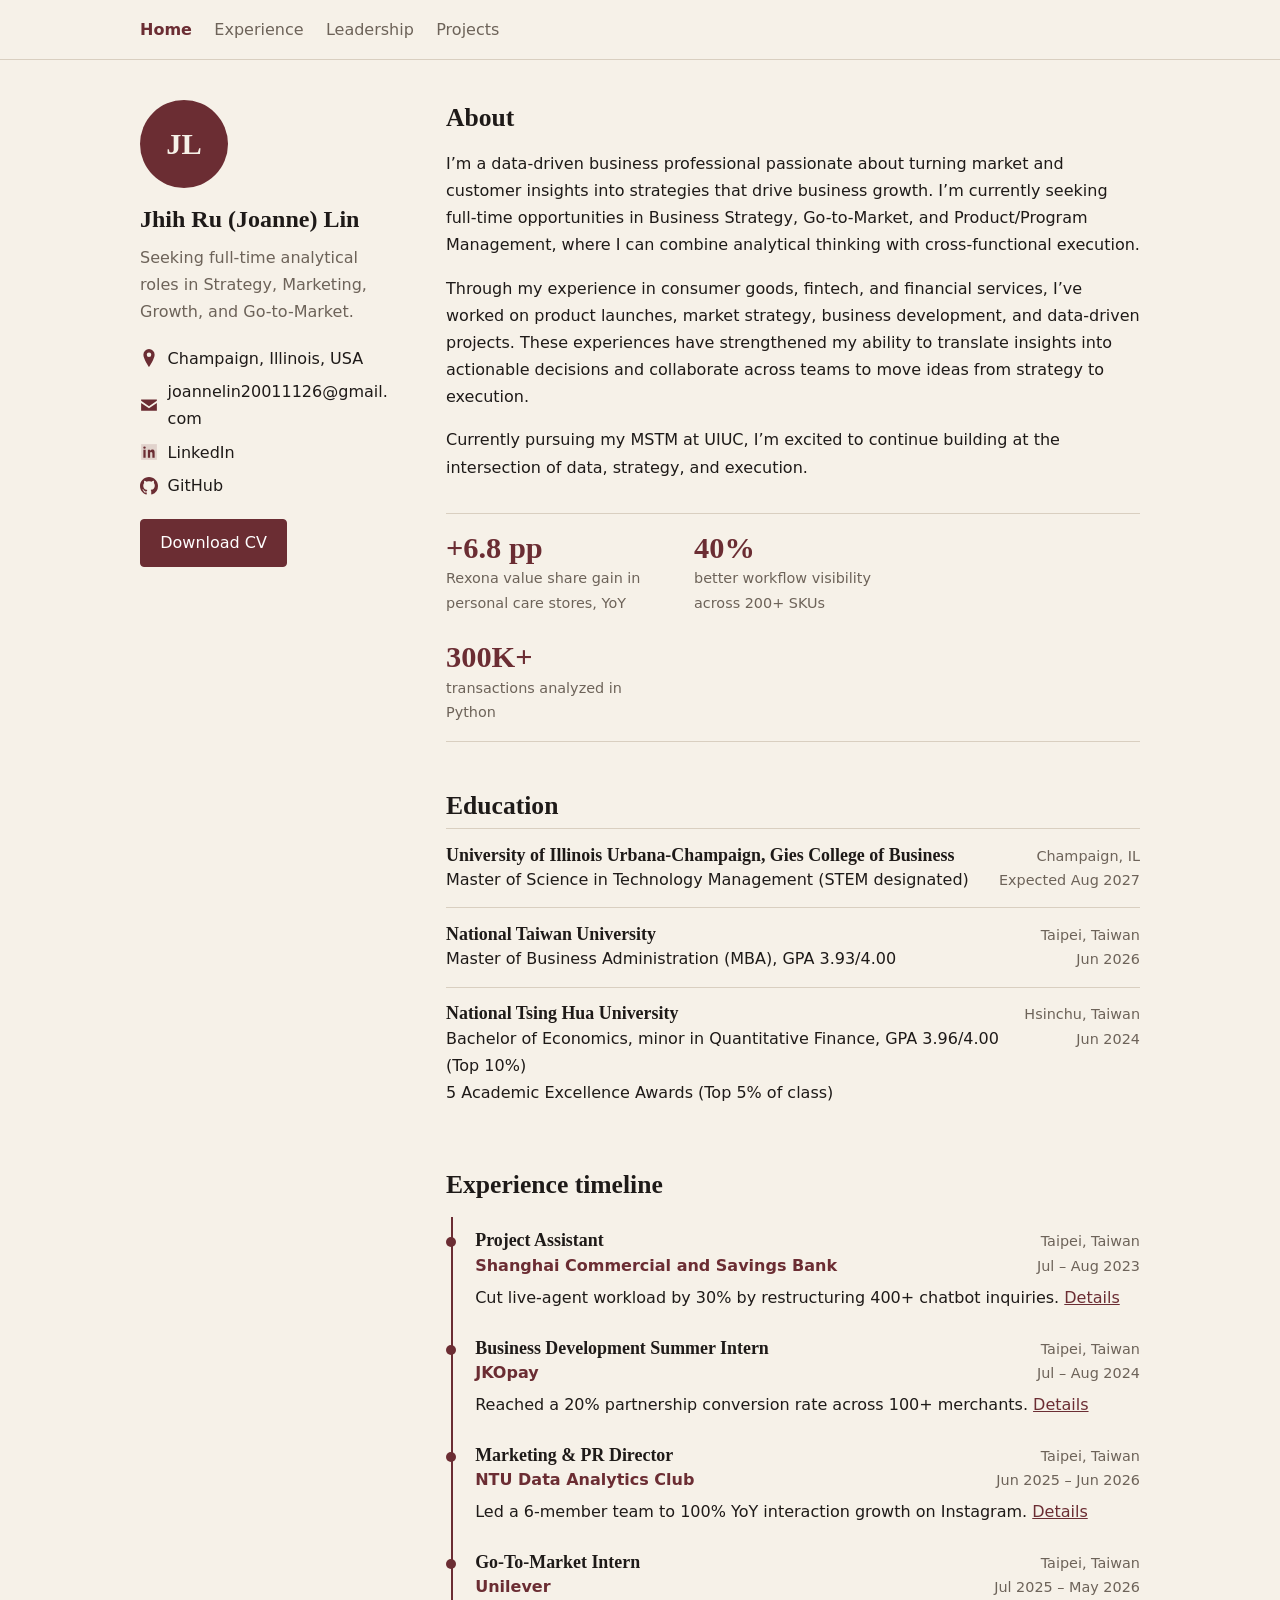
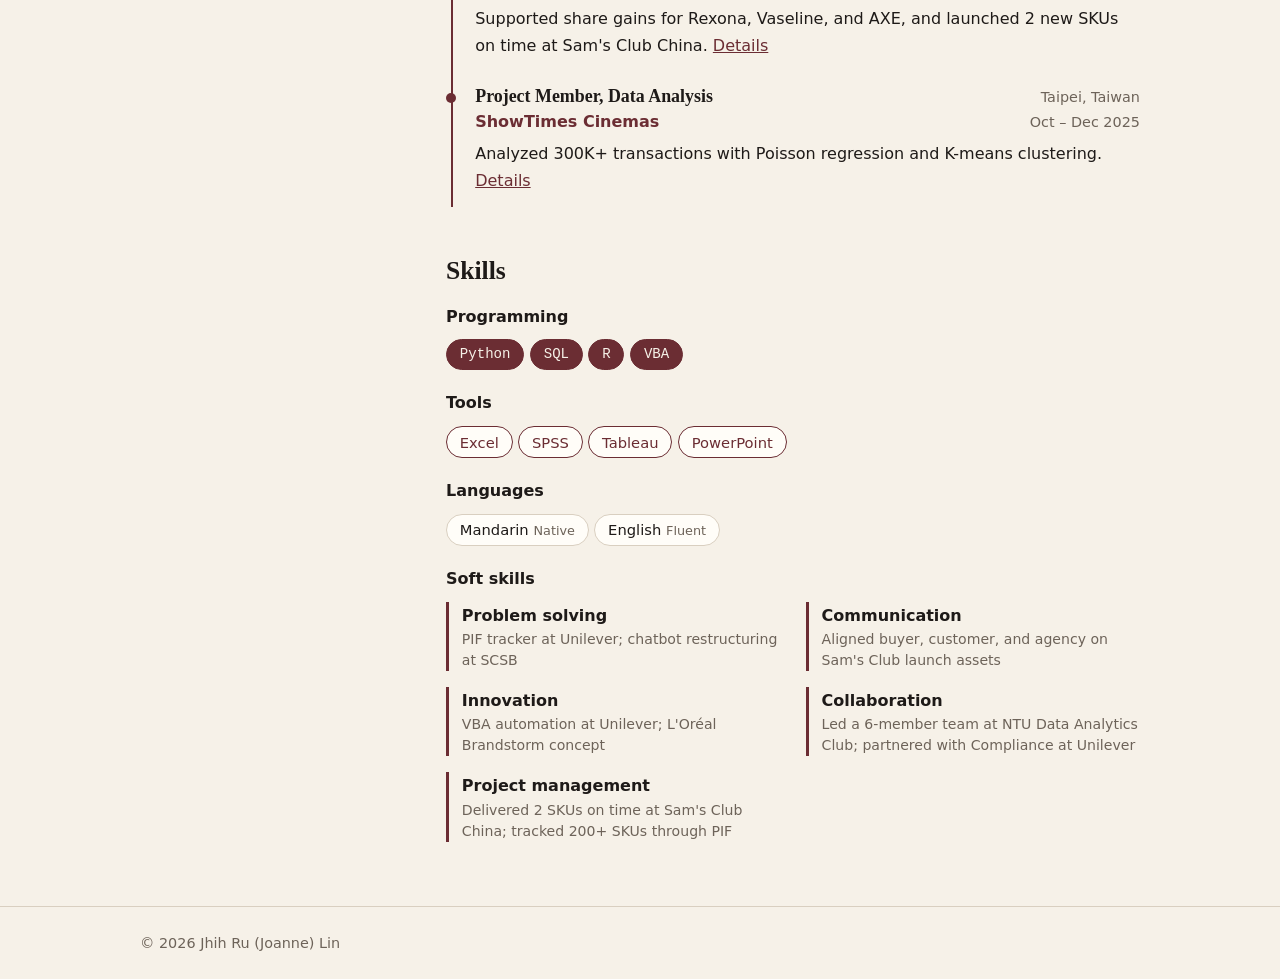
==== index.html @ 74f88f7c "Add files via upload" ====
<!DOCTYPE html>
<html lang="en"><head><meta charset="UTF-8"><meta name="viewport" content="width=device-width,initial-scale=1">
<title>Jhih Ru (Joanne) Lin | Strategy, Marketing &amp; GTM</title>
<meta name="description" content="Portfolio of Jhih Ru (Joanne) Lin: go-to-market, marketing and consumer analytics.">
<link rel="stylesheet" href="style.css"></head><body>
<svg width="0" height="0" style="position:absolute" aria-hidden="true">
<symbol id="pin" viewBox="0 0 16 16"><path d="M8 0a5 5 0 00-5 5c0 3.5 5 11 5 11s5-7.5 5-11a5 5 0 00-5-5zm0 7a2 2 0 110-4 2 2 0 010 4z"/></symbol>
<symbol id="mail" viewBox="0 0 16 16"><path d="M1 3h14v1.3L8 9 1 4.3zM1 6.2l7 4.7 7-4.7V13H1z"/></symbol>
<symbol id="in" viewBox="0 0 16 16"><path d="M1 1h14v14H1z" opacity=".15"/><path d="M3 6h2v7H3zM4 3a1.1 1.1 0 110 2.2A1.1 1.1 0 014 3zm3 3h1.9v1c.4-.7 1.2-1.2 2.300-1.200C13 5.800 13 7.500 13 9v4h-2V9.500c0-.9-.3-1.600-1.100-1.600S9 8.500 9 9.500V13H7z"/></symbol>
<symbol id="gh" viewBox="0 0 16 16"><path d="M8 0C3.58 0 0 3.58 0 8c0 3.54 2.29 6.53 5.47 7.59.4.07.55-.17.55-.38 0-.19-.01-.82-.01-1.49-2.01.37-2.53-.49-2.69-.94-.09-.23-.48-.94-.82-1.13-.28-.15-.68-.52-.01-.53.63-.01 1.08.58 1.23.82.72 1.21 1.87.87 2.33.66.07-.52.28-.87.51-1.07-1.78-.2-3.64-.89-3.64-3.95 0-.87.31-1.59.82-2.15-.08-.2-.36-1.02.08-2.12 0 0 .67-.21 2.2.82.64-.18 1.32-.27 2-.27.68 0 1.36.09 2 .27 1.53-1.04 2.2-.82 2.2-.82.44 1.1.16 1.92.08 2.12.51.56.82 1.27.82 2.15 0 3.07-1.87 3.75-3.65 3.95.29.25.54.73.54 1.48 0 1.07-.01 1.93-.01 2.2 0 .21.15.46.55.38A8.013 8.013 0 0016 8c0-4.42-3.58-8-8-8z"/></symbol>
</svg>
<nav><div class="wrap wide"><a href="index.html" aria-current="page">Home</a><a href="experience.html">Experience</a><a href="leadership.html">Leadership</a><a href="projects.html">Projects</a></div></nav>
<div class="wrap wide page">
<aside class="side">
<div class="mono" aria-hidden="true">JL</div>
<h1><a href="https://www.linkedin.com/in/joannelin1126/">Jhih Ru (Joanne) Lin</a></h1>
<p>Seeking full-time analytical roles in Strategy, Marketing, Growth, and Go-to-Market.</p>
<ul class="contact">
<li><svg class="ic"><use href="#pin"/></svg>Champaign, Illinois, USA</li>
<li><svg class="ic"><use href="#mail"/></svg><a href="mailto:joannelin20011126@gmail.com">joannelin20011126@gmail.com</a></li>
<li><svg class="ic"><use href="#in"/></svg><a href="https://www.linkedin.com/in/joannelin1126">LinkedIn</a></li>
<li><svg class="ic"><use href="#gh"/></svg><a href="https://github.com/joannelin1126?tab=repositories">GitHub</a></li>
</ul>
<a class="btn p" href="cv.pdf">Download CV</a>
</aside>
<main class="main">
<h2>About</h2>
<p>I’m a data-driven business professional passionate about turning market and customer insights into strategies that drive business growth. I’m currently seeking full-time opportunities in Business Strategy, Go-to-Market, and Product/Program Management, where I can combine analytical thinking with cross-functional execution.</p>
<p>Through my experience in consumer goods, fintech, and financial services, I’ve worked on product launches, market strategy, business development, and data-driven projects. These experiences have strengthened my ability to translate insights into actionable decisions and collaborate across teams to move ideas from strategy to execution.</p>
<p>Currently pursuing my MSTM at UIUC, I’m excited to continue building at the intersection of data, strategy, and execution.</p>
<div class="facts">
<div><b>+6.8 pp</b>Rexona value share gain in personal care stores, YoY</div>
<div><b>40%</b>better workflow visibility across 200+ SKUs</div>
<div><b>300K+</b>transactions analyzed in Python</div>
</div>
<h2>Education</h2>
<div class="item"><div><h3>University of Illinois Urbana-Champaign, Gies College of Business</h3>Master of Science in Technology Management (STEM designated)</div><div class="r">Champaign, IL<br>Expected Aug 2027</div></div>
<div class="item"><div><h3>National Taiwan University</h3>Master of Business Administration (MBA), GPA 3.93/4.00</div><div class="r">Taipei, Taiwan<br>Jun 2026</div></div>
<div class="item"><div><h3>National Tsing Hua University</h3>Bachelor of Economics, minor in Quantitative Finance, GPA 3.96/4.00 (Top 10%)<br>5 Academic Excellence Awards (Top 5% of class)</div><div class="r">Hsinchu, Taiwan<br>Jun 2024</div></div>
<h2>Experience timeline</h2>
<div class="tl">
<div class="item"><div><h3>Project Assistant</h3><div class="org">Shanghai Commercial and Savings Bank</div></div><div class="r">Taipei, Taiwan<br>Jul – Aug 2023</div><p>Cut live-agent workload by 30% by restructuring 400+ chatbot inquiries. <a href="experience.html#scsb">Details</a></p></div>
<div class="item"><div><h3>Business Development Summer Intern</h3><div class="org">JKOpay</div></div><div class="r">Taipei, Taiwan<br>Jul – Aug 2024</div><p>Reached a 20% partnership conversion rate across 100+ merchants. <a href="experience.html#jkopay">Details</a></p></div>
<div class="item"><div><h3>Marketing &amp; PR Director</h3><div class="org">NTU Data Analytics Club</div></div><div class="r">Taipei, Taiwan<br>Jun 2025 – Jun 2026</div><p>Led a 6-member team to 100% YoY interaction growth on Instagram. <a href="leadership.html">Details</a></p></div>
<div class="item"><div><h3>Go-To-Market Intern</h3><div class="org">Unilever</div></div><div class="r">Taipei, Taiwan<br>Jul 2025 – May 2026</div><p>Supported share gains for Rexona, Vaseline, and AXE, and launched 2 new SKUs on time at Sam's Club China. <a href="experience.html#unilever">Details</a></p></div>
<div class="item"><div><h3>Project Member, Data Analysis</h3><div class="org">ShowTimes Cinemas</div></div><div class="r">Taipei, Taiwan<br>Oct – Dec 2025</div><p>Analyzed 300K+ transactions with Poisson regression and K-means clustering. <a href="projects.html">Details</a></p></div>
</div>
<h2>Skills</h2>
<div class="sk">Programming</div>
<span class="chip code">Python</span><span class="chip code">SQL</span><span class="chip code">R</span><span class="chip code">VBA</span>
<div class="sk">Tools</div>
<span class="chip tool">Excel</span><span class="chip tool">SPSS</span><span class="chip tool">Tableau</span><span class="chip tool">PowerPoint</span>
<div class="sk">Languages</div>
<span class="chip">Mandarin<i>Native</i></span><span class="chip">English<i>Fluent</i></span>
<div class="sk">Soft skills</div>
<div class="soft">
<div><b>Problem solving</b><span>PIF tracker at Unilever; chatbot restructuring at SCSB</span></div>
<div><b>Communication</b><span>Aligned buyer, customer, and agency on Sam's Club launch assets</span></div>
<div><b>Innovation</b><span>VBA automation at Unilever; L'Oréal Brandstorm concept</span></div>
<div><b>Collaboration</b><span>Led a 6-member team at NTU Data Analytics Club; partnered with Compliance at Unilever</span></div>
<div><b>Project management</b><span>Delivered 2 SKUs on time at Sam's Club China; tracked 200+ SKUs through PIF</span></div>
</div>
</main>
</div>
<footer><div class="wrap wide">© 2026 Jhih Ru (Joanne) Lin</div></footer>
</body></html>
---- style.css ----
:root{--bg:#f6f1e8;--ink:#1e1a18;--mute:#6d6359;--wine:#6b2d33;--line:#d9cfc0}
*{box-sizing:border-box}
html{scroll-behavior:smooth}
body{margin:0;background:var(--bg);color:var(--ink);font:16px/1.7 system-ui,-apple-system,"Segoe UI","Noto Sans TC",sans-serif}
.wrap{max-width:820px;margin:0 auto;padding:0 1.25rem}
.wrap.wide{max-width:1040px}
nav{border-bottom:1px solid var(--line)}
nav .wrap{display:flex;flex-wrap:wrap;gap:1.4rem;padding:1rem 1.25rem}
nav a{color:var(--mute);text-decoration:none}
nav a[aria-current]{color:var(--wine);font-weight:600}
a{color:var(--wine)}
a:focus-visible{outline:2px solid var(--wine);outline-offset:3px}
h1,h2,h3{font-family:Georgia,"Noto Serif TC",serif;line-height:1.25}
h1{font-size:clamp(2rem,6vw,3.2rem);margin:3rem 0 .6rem}
h2{font-size:1.6rem;margin:3rem 0 .4rem}
h3{font-size:1.15rem;margin:0 0 .3rem}
.lead{font-size:1.2rem;max-width:36rem;color:var(--mute)}
.btn{display:inline-block;padding:.6rem 1.2rem;margin:0 .6rem .6rem 0;border:1px solid var(--wine);color:var(--wine);text-decoration:none;border-radius:4px}
.btn.p{background:var(--wine);color:#fff}
.facts{display:flex;flex-wrap:wrap;gap:1.5rem 2.5rem;margin:2rem 0;padding:1rem 0;border-block:1px solid var(--line)}
.facts div{max-width:13rem;font-size:.9rem;color:var(--mute)}
.facts b{display:block;font-family:Georgia,serif;font-size:1.9rem;color:var(--wine);line-height:1.2}
.sub{color:var(--mute);margin:0 0 .6rem}
.row{display:grid;grid-template-columns:11rem 1fr;gap:0 1.5rem;padding:1.2rem 0;border-top:1px solid var(--line)}
.when{color:var(--mute);font-size:.9rem}
.row p,.row ul{margin:.3rem 0}
.row ul{padding-left:1.1rem}
table{border-collapse:collapse;margin:.6rem 0}
th,td{padding:.3rem 1.6rem .3rem 0;border-bottom:1px solid var(--line);text-align:left}
th:last-child,td:last-child{text-align:right;padding-right:0}
.note{font-size:.85rem;color:var(--mute)}
footer{margin-top:4rem;padding:1.5rem 0;border-top:1px solid var(--line);color:var(--mute);font-size:.9rem}
.page{display:grid;grid-template-columns:250px 1fr;gap:0 3.5rem;align-items:start}
.side{position:sticky;top:1.5rem;padding-top:2.5rem}
.mono{width:88px;height:88px;border-radius:50%;background:var(--wine);color:var(--bg);font:700 1.9rem Georgia,serif;display:grid;place-items:center;margin-bottom:1rem}
.side h1{font-size:1.5rem;margin:0 0 .6rem}
.side h1 a{color:var(--ink);text-decoration:none}
.side h1 a:hover{color:var(--wine)}
.side p{color:var(--mute);margin:0 0 1.2rem}
.contact{list-style:none;padding:0;margin:0 0 1.2rem}
.contact li{display:flex;align-items:center;gap:.6rem;margin:.4rem 0}
.contact a{color:var(--ink);text-decoration:none;overflow-wrap:anywhere}
.contact a:hover{color:var(--wine)}
.ic{width:18px;height:18px;fill:currentColor;flex:none;color:var(--wine)}
.main h2:first-child{margin-top:2.6rem}
.item{display:grid;grid-template-columns:1fr auto;gap:0 1.5rem;padding:.9rem 0;border-top:1px solid var(--line)}
.item h3{font-size:1.12rem;margin:0}
.org{color:var(--wine);font-weight:600}
.item .r{text-align:right;color:var(--mute);font-size:.9rem}
.item p{grid-column:1/-1;margin:.3rem 0 0}
.tl{border-left:2px solid var(--wine);margin:1rem 0 0 .3rem;padding-left:1.4rem}
.tl .item{border:0;position:relative;padding:.8rem 0}
.tl .item:before{content:"";position:absolute;left:-1.85rem;top:1.3rem;width:10px;height:10px;border-radius:50%;background:var(--wine)}
.sk{margin:1rem 0 .4rem;font-weight:600}
.chip{display:inline-block;padding:.15rem .8rem;margin:.2rem .35rem .2rem 0;border-radius:99px;border:1px solid var(--line);background:#fffdf8;font-size:.92rem}
.chip i{font-style:normal;color:var(--mute);font-size:.8rem;margin-left:.3rem}
.chip.code{background:var(--wine);border-color:var(--wine);color:var(--bg);font-family:ui-monospace,Menlo,Consolas,monospace;font-size:.88rem}
.chip.tool{border-color:var(--wine);color:var(--wine)}
.soft{display:grid;grid-template-columns:repeat(auto-fit,minmax(220px,1fr));gap:1rem 1.6rem;margin-top:.6rem}
.soft div{border-left:3px solid var(--wine);padding-left:.8rem}
.soft b{display:block}
.soft span{color:var(--mute);font-size:.88rem;line-height:1.5;display:block}
@media(max-width:860px){.page{grid-template-columns:1fr}.side{position:static;padding-top:1.5rem}.main h2:first-child{margin-top:1.5rem}}
@media(max-width:640px){.row{grid-template-columns:1fr}.when{margin-bottom:.2rem}.item{grid-template-columns:1fr}.item .r{text-align:left}}
@media(prefers-reduced-motion:reduce){html{scroll-behavior:auto}}
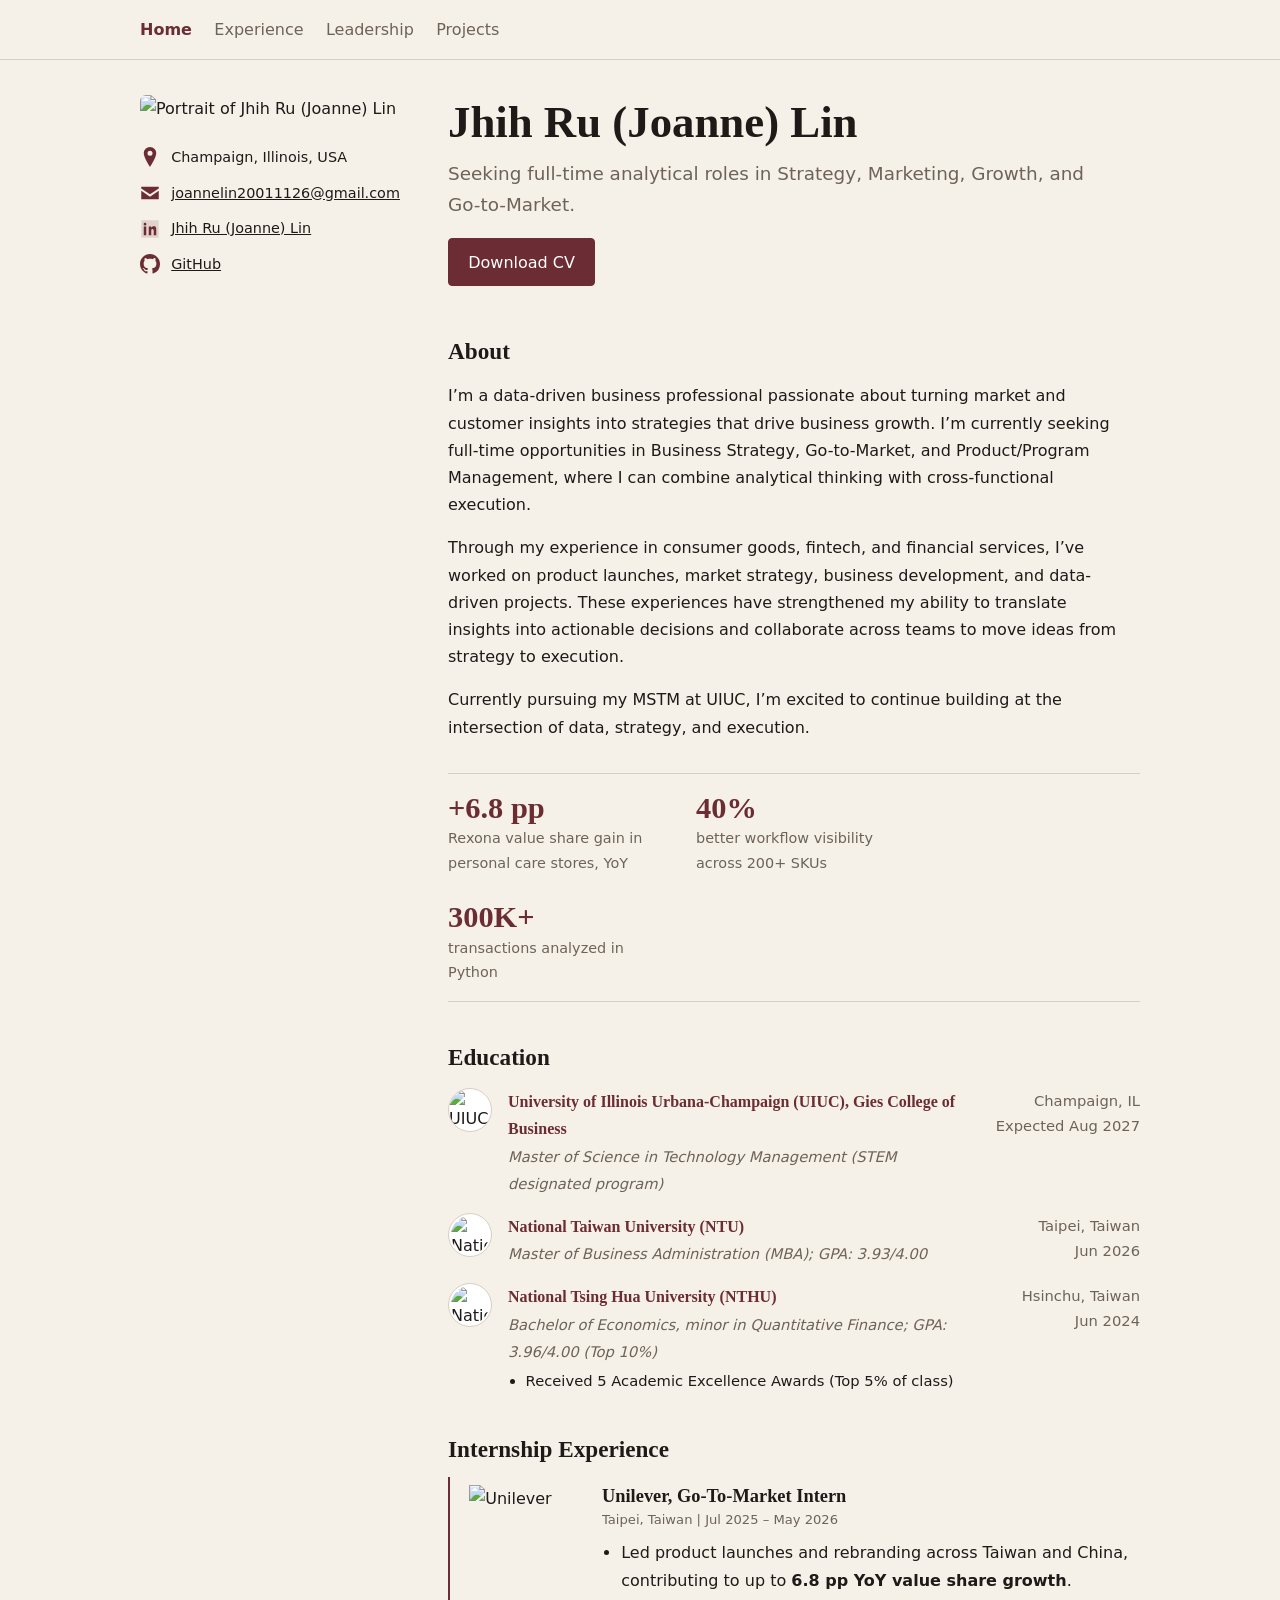
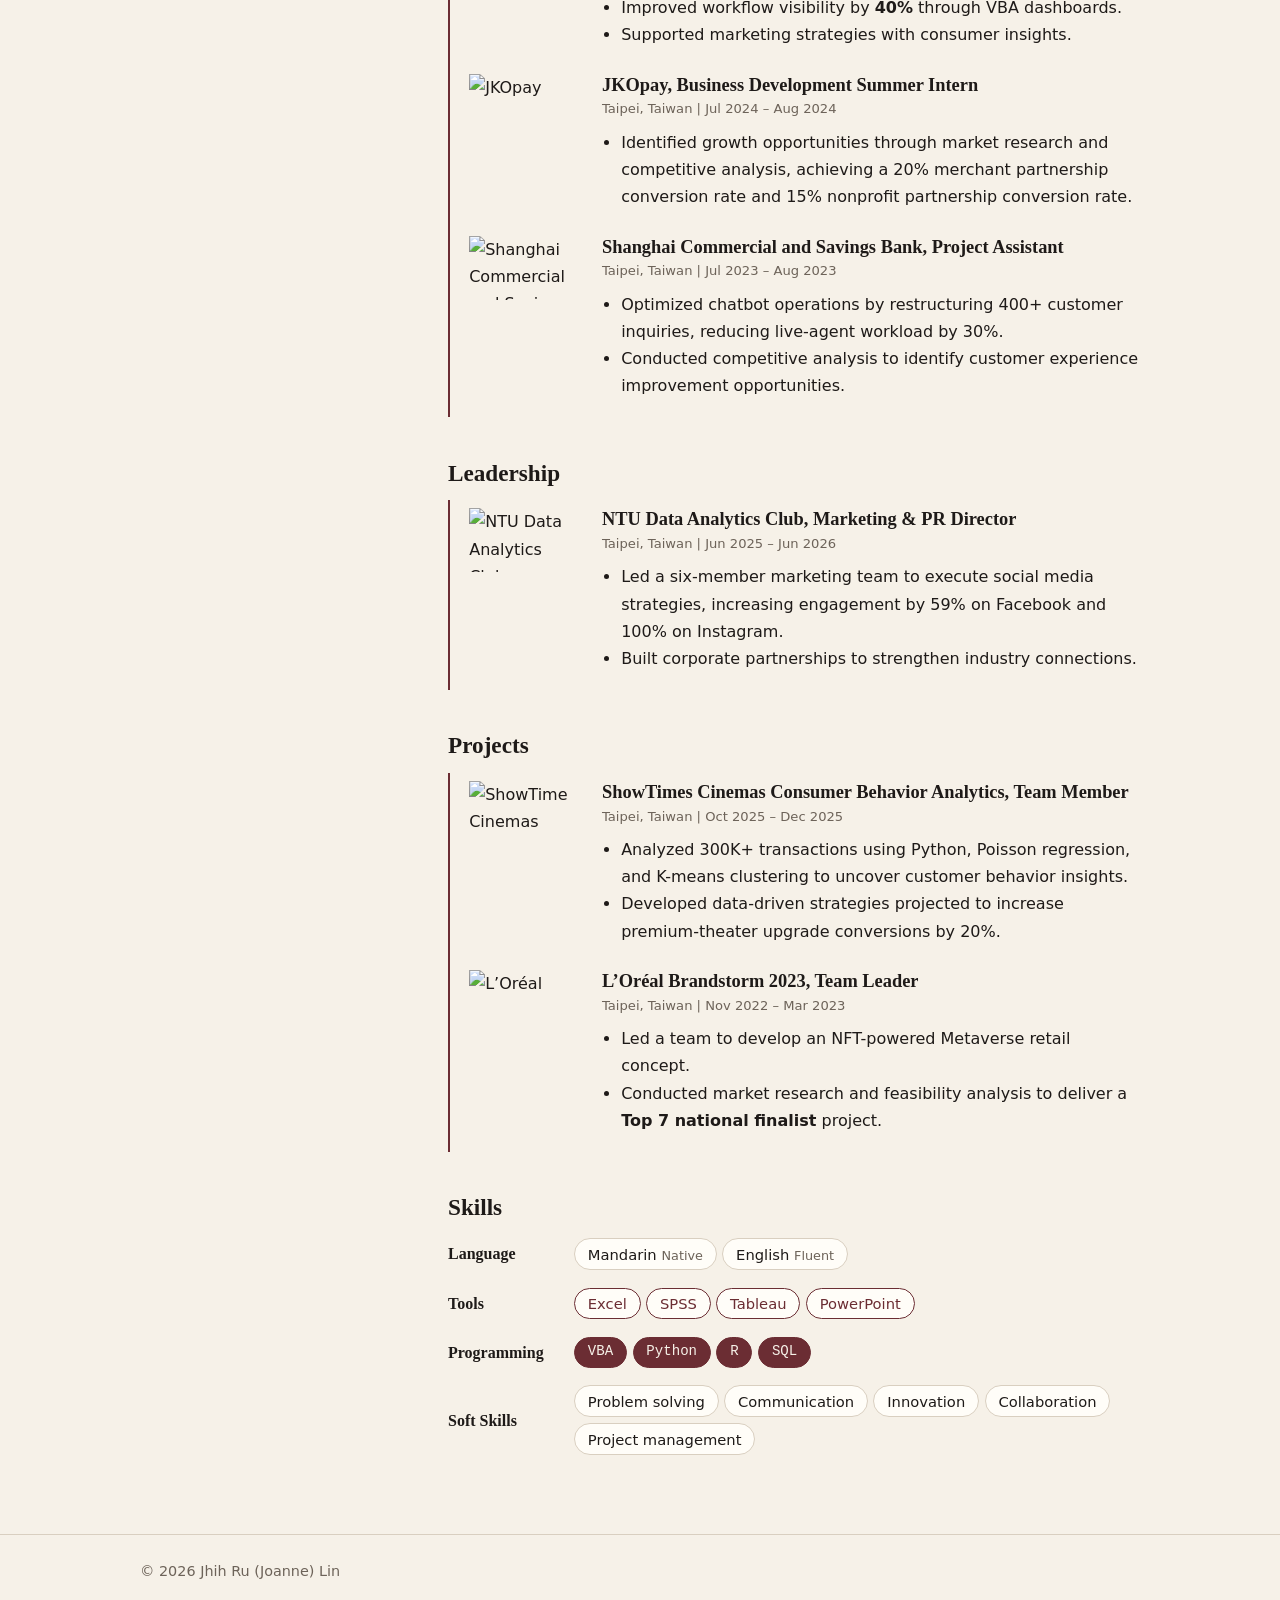
==== commit cfb50e88: "Add files via upload" ====
--- a/index.html
+++ b/index.html
@@ -6,24 +6,24 @@
 <svg width="0" height="0" style="position:absolute" aria-hidden="true">
 <symbol id="pin" viewBox="0 0 16 16"><path d="M8 0a5 5 0 00-5 5c0 3.5 5 11 5 11s5-7.5 5-11a5 5 0 00-5-5zm0 7a2 2 0 110-4 2 2 0 010 4z"/></symbol>
 <symbol id="mail" viewBox="0 0 16 16"><path d="M1 3h14v1.3L8 9 1 4.3zM1 6.2l7 4.7 7-4.7V13H1z"/></symbol>
-<symbol id="in" viewBox="0 0 16 16"><path d="M1 1h14v14H1z" opacity=".15"/><path d="M3 6h2v7H3zM4 3a1.1 1.1 0 110 2.2A1.1 1.1 0 014 3zm3 3h1.9v1c.4-.7 1.2-1.2 2.300-1.200C13 5.800 13 7.500 13 9v4h-2V9.500c0-.9-.3-1.600-1.100-1.600S9 8.500 9 9.500V13H7z"/></symbol>
+<symbol id="in" viewBox="0 0 16 16"><path d="M1 1h14v14H1z" opacity=".15"/><path d="M3 6h2v7H3zM4 3a1.1 1.1 0 110 2.2A1.1 1.1 0 014 3zm3 3h1.9v1c.4-.7 1.2-1.2 2.3-1.2C13 5.8 13 7.500 13 9v4h-2V9.500c0-.9-.3-1.600-1.100-1.600S9 8.500 9 9.500V13H7z"/></symbol>
 <symbol id="gh" viewBox="0 0 16 16"><path d="M8 0C3.58 0 0 3.58 0 8c0 3.54 2.29 6.53 5.47 7.59.4.07.55-.17.55-.38 0-.19-.01-.82-.01-1.49-2.01.37-2.53-.49-2.69-.94-.09-.23-.48-.94-.82-1.13-.28-.15-.68-.52-.01-.53.63-.01 1.08.58 1.23.82.72 1.21 1.87.87 2.33.66.07-.52.28-.87.51-1.07-1.78-.2-3.64-.89-3.64-3.95 0-.87.31-1.59.82-2.15-.08-.2-.36-1.02.08-2.12 0 0 .67-.21 2.2.82.64-.18 1.32-.27 2-.27.68 0 1.36.09 2 .27 1.53-1.04 2.2-.82 2.2-.82.44 1.1.16 1.92.08 2.12.51.56.82 1.27.82 2.15 0 3.07-1.87 3.75-3.65 3.95.29.25.54.73.54 1.48 0 1.07-.01 1.93-.01 2.2 0 .21.15.46.55.38A8.013 8.013 0 0016 8c0-4.42-3.58-8-8-8z"/></symbol>
 </svg>
 <nav><div class="wrap wide"><a href="index.html" aria-current="page">Home</a><a href="experience.html">Experience</a><a href="leadership.html">Leadership</a><a href="projects.html">Projects</a></div></nav>
 <div class="wrap wide page">
 <aside class="side">
-<div class="mono" aria-hidden="true">JL</div>
-<h1><a href="https://www.linkedin.com/in/joannelin1126/">Jhih Ru (Joanne) Lin</a></h1>
-<p>Seeking full-time analytical roles in Strategy, Marketing, Growth, and Go-to-Market.</p>
+<img class="photo" src="images/photo.jpg" alt="Portrait of Jhih Ru (Joanne) Lin">
 <ul class="contact">
 <li><svg class="ic"><use href="#pin"/></svg>Champaign, Illinois, USA</li>
 <li><svg class="ic"><use href="#mail"/></svg><a href="mailto:joannelin20011126@gmail.com">joannelin20011126@gmail.com</a></li>
-<li><svg class="ic"><use href="#in"/></svg><a href="https://www.linkedin.com/in/joannelin1126">LinkedIn</a></li>
+<li><svg class="ic"><use href="#in"/></svg><a href="https://www.linkedin.com/in/joannelin1126/">Jhih Ru (Joanne) Lin</a></li>
 <li><svg class="ic"><use href="#gh"/></svg><a href="https://github.com/joannelin1126?tab=repositories">GitHub</a></li>
 </ul>
-<a class="btn p" href="cv.pdf">Download CV</a>
 </aside>
 <main class="main">
+<h1>Jhih Ru (Joanne) Lin</h1>
+<p class="tag">Seeking full-time analytical roles in Strategy, Marketing, Growth, and Go-to-Market.</p>
+<a class="btn p" href="cv.pdf">Download CV</a>
 <h2>About</h2>
 <p>I’m a data-driven business professional passionate about turning market and customer insights into strategies that drive business growth. I’m currently seeking full-time opportunities in Business Strategy, Go-to-Market, and Product/Program Management, where I can combine analytical thinking with cross-functional execution.</p>
 <p>Through my experience in consumer goods, fintech, and financial services, I’ve worked on product launches, market strategy, business development, and data-driven projects. These experiences have strengthened my ability to translate insights into actionable decisions and collaborate across teams to move ideas from strategy to execution.</p>
@@ -33,33 +33,47 @@
 <div><b>40%</b>better workflow visibility across 200+ SKUs</div>
 <div><b>300K+</b>transactions analyzed in Python</div>
 </div>
+
 <h2>Education</h2>
-<div class="item"><div><h3>University of Illinois Urbana-Champaign, Gies College of Business</h3>Master of Science in Technology Management (STEM designated)</div><div class="r">Champaign, IL<br>Expected Aug 2027</div></div>
-<div class="item"><div><h3>National Taiwan University</h3>Master of Business Administration (MBA), GPA 3.93/4.00</div><div class="r">Taipei, Taiwan<br>Jun 2026</div></div>
-<div class="item"><div><h3>National Tsing Hua University</h3>Bachelor of Economics, minor in Quantitative Finance, GPA 3.96/4.00 (Top 10%)<br>5 Academic Excellence Awards (Top 5% of class)</div><div class="r">Hsinchu, Taiwan<br>Jun 2024</div></div>
-<h2>Experience timeline</h2>
-<div class="tl">
-<div class="item"><div><h3>Project Assistant</h3><div class="org">Shanghai Commercial and Savings Bank</div></div><div class="r">Taipei, Taiwan<br>Jul – Aug 2023</div><p>Cut live-agent workload by 30% by restructuring 400+ chatbot inquiries. <a href="experience.html#scsb">Details</a></p></div>
-<div class="item"><div><h3>Business Development Summer Intern</h3><div class="org">JKOpay</div></div><div class="r">Taipei, Taiwan<br>Jul – Aug 2024</div><p>Reached a 20% partnership conversion rate across 100+ merchants. <a href="experience.html#jkopay">Details</a></p></div>
-<div class="item"><div><h3>Marketing &amp; PR Director</h3><div class="org">NTU Data Analytics Club</div></div><div class="r">Taipei, Taiwan<br>Jun 2025 – Jun 2026</div><p>Led a 6-member team to 100% YoY interaction growth on Instagram. <a href="leadership.html">Details</a></p></div>
-<div class="item"><div><h3>Go-To-Market Intern</h3><div class="org">Unilever</div></div><div class="r">Taipei, Taiwan<br>Jul 2025 – May 2026</div><p>Supported share gains for Rexona, Vaseline, and AXE, and launched 2 new SKUs on time at Sam's Club China. <a href="experience.html#unilever">Details</a></p></div>
-<div class="item"><div><h3>Project Member, Data Analysis</h3><div class="org">ShowTimes Cinemas</div></div><div class="r">Taipei, Taiwan<br>Oct – Dec 2025</div><p>Analyzed 300K+ transactions with Poisson regression and K-means clustering. <a href="projects.html">Details</a></p></div>
+<div class="edu"><img class="cov" src="images/uiuc.png" alt="UIUC"><div><b>University of Illinois Urbana-Champaign (UIUC), Gies College of Business</b><em>Master of Science in Technology Management (STEM designated program)</em></div><div class="r">Champaign, IL<br>Expected Aug 2027</div></div>
+<div class="edu"><img src="images/ntu.png" alt="National Taiwan University"><div><b>National Taiwan University (NTU)</b><em>Master of Business Administration (MBA); GPA: 3.93/4.00</em></div><div class="r">Taipei, Taiwan<br>Jun 2026</div></div>
+<div class="edu"><img src="images/nthu.png" alt="National Tsing Hua University"><div><b>National Tsing Hua University (NTHU)</b><em>Bachelor of Economics, minor in Quantitative Finance; GPA: 3.96/4.00 (Top 10%)</em><ul><li>Received 5 Academic Excellence Awards (Top 5% of class)</li></ul></div><div class="r">Hsinchu, Taiwan<br>Jun 2024</div></div>
+
+<h2>Internship Experience</h2>
+<div class="exp">
+<div class="job"><img src="images/unilever.png" alt="Unilever"><div><h3>Unilever, Go-To-Market Intern</h3><div class="meta">Taipei, Taiwan | Jul 2025 – May 2026</div><ul>
+<li>Led product launches and rebranding across Taiwan and China, contributing to up to <b>6.8 pp YoY value share growth</b>.</li>
+<li>Improved workflow visibility by <b>40%</b> through VBA dashboards.</li>
+<li>Supported marketing strategies with consumer insights.</li></ul></div></div>
+<div class="job"><img src="images/jkopay.png" alt="JKOpay"><div><h3>JKOpay, Business Development Summer Intern</h3><div class="meta">Taipei, Taiwan | Jul 2024 – Aug 2024</div><ul>
+<li>Identified growth opportunities through market research and competitive analysis, achieving a 20% merchant partnership conversion rate and 15% nonprofit partnership conversion rate.</li></ul></div></div>
+<div class="job"><img src="images/scsb.png" alt="Shanghai Commercial and Savings Bank"><div><h3>Shanghai Commercial and Savings Bank, Project Assistant</h3><div class="meta">Taipei, Taiwan | Jul 2023 – Aug 2023</div><ul>
+<li>Optimized chatbot operations by restructuring 400+ customer inquiries, reducing live-agent workload by 30%.</li>
+<li>Conducted competitive analysis to identify customer experience improvement opportunities.</li></ul></div></div>
 </div>
+
+<h2>Leadership</h2>
+<div class="exp">
+<div class="job"><img src="images/dac.png" alt="NTU Data Analytics Club"><div><h3>NTU Data Analytics Club, Marketing &amp; PR Director</h3><div class="meta">Taipei, Taiwan | Jun 2025 – Jun 2026</div><ul>
+<li>Led a six-member marketing team to execute social media strategies, increasing engagement by 59% on Facebook and 100% on Instagram.</li>
+<li>Built corporate partnerships to strengthen industry connections.</li></ul></div></div>
+</div>
+
+<h2>Projects</h2>
+<div class="exp">
+<div class="job"><img src="images/showtime.png" alt="ShowTime Cinemas"><div><h3>ShowTimes Cinemas Consumer Behavior Analytics, Team Member</h3><div class="meta">Taipei, Taiwan | Oct 2025 – Dec 2025</div><ul>
+<li>Analyzed 300K+ transactions using Python, Poisson regression, and K-means clustering to uncover customer behavior insights.</li>
+<li>Developed data-driven strategies projected to increase premium-theater upgrade conversions by 20%.</li></ul></div></div>
+<div class="job"><img src="images/loreal.png" alt="L’Oréal"><div><h3>L’Oréal Brandstorm 2023, Team Leader</h3><div class="meta">Taipei, Taiwan | Nov 2022 – Mar 2023</div><ul>
+<li>Led a team to develop an NFT-powered Metaverse retail concept.</li>
+<li>Conducted market research and feasibility analysis to deliver a <b>Top 7 national finalist</b> project.</li></ul></div></div>
+</div>
+
 <h2>Skills</h2>
-<div class="sk">Programming</div>
-<span class="chip code">Python</span><span class="chip code">SQL</span><span class="chip code">R</span><span class="chip code">VBA</span>
-<div class="sk">Tools</div>
-<span class="chip tool">Excel</span><span class="chip tool">SPSS</span><span class="chip tool">Tableau</span><span class="chip tool">PowerPoint</span>
-<div class="sk">Languages</div>
-<span class="chip">Mandarin<i>Native</i></span><span class="chip">English<i>Fluent</i></span>
-<div class="sk">Soft skills</div>
-<div class="soft">
-<div><b>Problem solving</b><span>PIF tracker at Unilever; chatbot restructuring at SCSB</span></div>
-<div><b>Communication</b><span>Aligned buyer, customer, and agency on Sam's Club launch assets</span></div>
-<div><b>Innovation</b><span>VBA automation at Unilever; L'Oréal Brandstorm concept</span></div>
-<div><b>Collaboration</b><span>Led a 6-member team at NTU Data Analytics Club; partnered with Compliance at Unilever</span></div>
-<div><b>Project management</b><span>Delivered 2 SKUs on time at Sam's Club China; tracked 200+ SKUs through PIF</span></div>
-</div>
+<div class="sr"><b>Language</b><div><span class="chip">Mandarin<i>Native</i></span><span class="chip">English<i>Fluent</i></span></div></div>
+<div class="sr"><b>Tools</b><div><span class="chip tool">Excel</span><span class="chip tool">SPSS</span><span class="chip tool">Tableau</span><span class="chip tool">PowerPoint</span></div></div>
+<div class="sr"><b>Programming</b><div><span class="chip code">VBA</span><span class="chip code">Python</span><span class="chip code">R</span><span class="chip code">SQL</span></div></div>
+<div class="sr"><b>Soft Skills</b><div><span class="chip">Problem solving</span><span class="chip">Communication</span><span class="chip">Innovation</span><span class="chip">Collaboration</span><span class="chip">Project management</span></div></div>
 </main>
 </div>
 <footer><div class="wrap wide">© 2026 Jhih Ru (Joanne) Lin</div></footer>
--- a/style.css
+++ b/style.css
@@ -30,36 +30,38 @@
 th:last-child,td:last-child{text-align:right;padding-right:0}
 .note{font-size:.85rem;color:var(--mute)}
 footer{margin-top:4rem;padding:1.5rem 0;border-top:1px solid var(--line);color:var(--mute);font-size:.9rem}
-.page{display:grid;grid-template-columns:250px 1fr;gap:0 3.5rem;align-items:start}
-.side{position:sticky;top:1.5rem;padding-top:2.5rem}
-.mono{width:88px;height:88px;border-radius:50%;background:var(--wine);color:var(--bg);font:700 1.9rem Georgia,serif;display:grid;place-items:center;margin-bottom:1rem}
-.side h1{font-size:1.5rem;margin:0 0 .6rem}
-.side h1 a{color:var(--ink);text-decoration:none}
-.side h1 a:hover{color:var(--wine)}
-.side p{color:var(--mute);margin:0 0 1.2rem}
-.contact{list-style:none;padding:0;margin:0 0 1.2rem}
-.contact li{display:flex;align-items:center;gap:.6rem;margin:.4rem 0}
-.contact a{color:var(--ink);text-decoration:none;overflow-wrap:anywhere}
+.page{display:grid;grid-template-columns:260px 1fr;gap:0 3rem;align-items:start}
+.page>*{min-width:0}
+.side{position:sticky;top:1.5rem;padding-top:2.2rem}
+.photo{display:block;width:100%;height:auto;border-radius:6px;margin-bottom:1.4rem}
+.contact{list-style:none;padding:0;margin:0}
+.contact li{display:flex;align-items:center;gap:.7rem;margin:.7rem 0;font-size:.9rem}
+.contact a{color:var(--ink)}
 .contact a:hover{color:var(--wine)}
-.ic{width:18px;height:18px;fill:currentColor;flex:none;color:var(--wine)}
-.main h2:first-child{margin-top:2.6rem}
-.item{display:grid;grid-template-columns:1fr auto;gap:0 1.5rem;padding:.9rem 0;border-top:1px solid var(--line)}
-.item h3{font-size:1.12rem;margin:0}
-.org{color:var(--wine);font-weight:600}
-.item .r{text-align:right;color:var(--mute);font-size:.9rem}
-.item p{grid-column:1/-1;margin:.3rem 0 0}
-.tl{border-left:2px solid var(--wine);margin:1rem 0 0 .3rem;padding-left:1.4rem}
-.tl .item{border:0;position:relative;padding:.8rem 0}
-.tl .item:before{content:"";position:absolute;left:-1.85rem;top:1.3rem;width:10px;height:10px;border-radius:50%;background:var(--wine)}
-.sk{margin:1rem 0 .4rem;font-weight:600}
+.ic{width:20px;height:20px;fill:currentColor;flex:none;color:var(--wine)}
+.main h1{font-size:clamp(2rem,5vw,2.8rem);margin:2.2rem 0 .4rem}
+.tag{font-size:1.15rem;color:var(--mute);max-width:36rem;margin:0 0 1.1rem}
+.main h2{font-size:1.45rem;margin:2.6rem 0 .8rem}
+.main p{max-width:42rem}
+.edu{display:grid;grid-template-columns:44px 1fr auto;gap:0 1rem;align-items:start;margin:1rem 0}
+.edu img{width:44px;height:44px;border-radius:50%;object-fit:contain;background:#fff;border:1px solid var(--line);padding:2px}
+.edu img.cov{object-fit:cover;padding:0}
+.edu b{display:block;font-family:Georgia,"Noto Serif TC",serif;color:var(--wine)}
+.edu em,.edu .r{color:var(--mute);font-size:.92rem}
+.edu .r{text-align:right}
+.edu ul{margin:.2rem 0 0;padding-left:1.1rem;font-size:.92rem}
+.exp{border-left:2px solid var(--wine);padding-left:1.2rem;margin-top:.6rem}
+.job{display:grid;grid-template-columns:112px 1fr;gap:0 1.3rem;padding:.5rem 0 1.1rem}
+.job img{width:100%;max-height:64px;object-fit:contain;object-position:left top}
+.job h3{font-size:1.15rem;margin:0}
+.meta{font-size:.82rem;color:var(--mute);margin:.1rem 0 .5rem}
+.job ul{margin:0;padding-left:1.2rem}
+.sr{display:grid;grid-template-columns:110px 1fr;gap:.2rem 1rem;align-items:center;margin:.7rem 0}
+.sr b{font-family:Georgia,"Noto Serif TC",serif}
 .chip{display:inline-block;padding:.15rem .8rem;margin:.2rem .35rem .2rem 0;border-radius:99px;border:1px solid var(--line);background:#fffdf8;font-size:.92rem}
 .chip i{font-style:normal;color:var(--mute);font-size:.8rem;margin-left:.3rem}
 .chip.code{background:var(--wine);border-color:var(--wine);color:var(--bg);font-family:ui-monospace,Menlo,Consolas,monospace;font-size:.88rem}
 .chip.tool{border-color:var(--wine);color:var(--wine)}
-.soft{display:grid;grid-template-columns:repeat(auto-fit,minmax(220px,1fr));gap:1rem 1.6rem;margin-top:.6rem}
-.soft div{border-left:3px solid var(--wine);padding-left:.8rem}
-.soft b{display:block}
-.soft span{color:var(--mute);font-size:.88rem;line-height:1.5;display:block}
-@media(max-width:860px){.page{grid-template-columns:1fr}.side{position:static;padding-top:1.5rem}.main h2:first-child{margin-top:1.5rem}}
-@media(max-width:640px){.row{grid-template-columns:1fr}.when{margin-bottom:.2rem}.item{grid-template-columns:1fr}.item .r{text-align:left}}
+@media(max-width:860px){.page{grid-template-columns:minmax(0,1fr)}.contact a{overflow-wrap:anywhere}.side{position:static;display:grid;grid-template-columns:150px 1fr;gap:0 1.2rem;align-items:start;padding-top:1.2rem}.photo{margin:0}.contact li:first-child{margin-top:0}.main h1{margin-top:1.4rem}}
+@media(max-width:640px){.row{grid-template-columns:1fr}.when{margin-bottom:.2rem}.job{grid-template-columns:68px 1fr;gap:0 .9rem}.edu{grid-template-columns:44px 1fr}.edu .r{grid-column:2;text-align:left}.sr{grid-template-columns:1fr}}
 @media(prefers-reduced-motion:reduce){html{scroll-behavior:auto}}
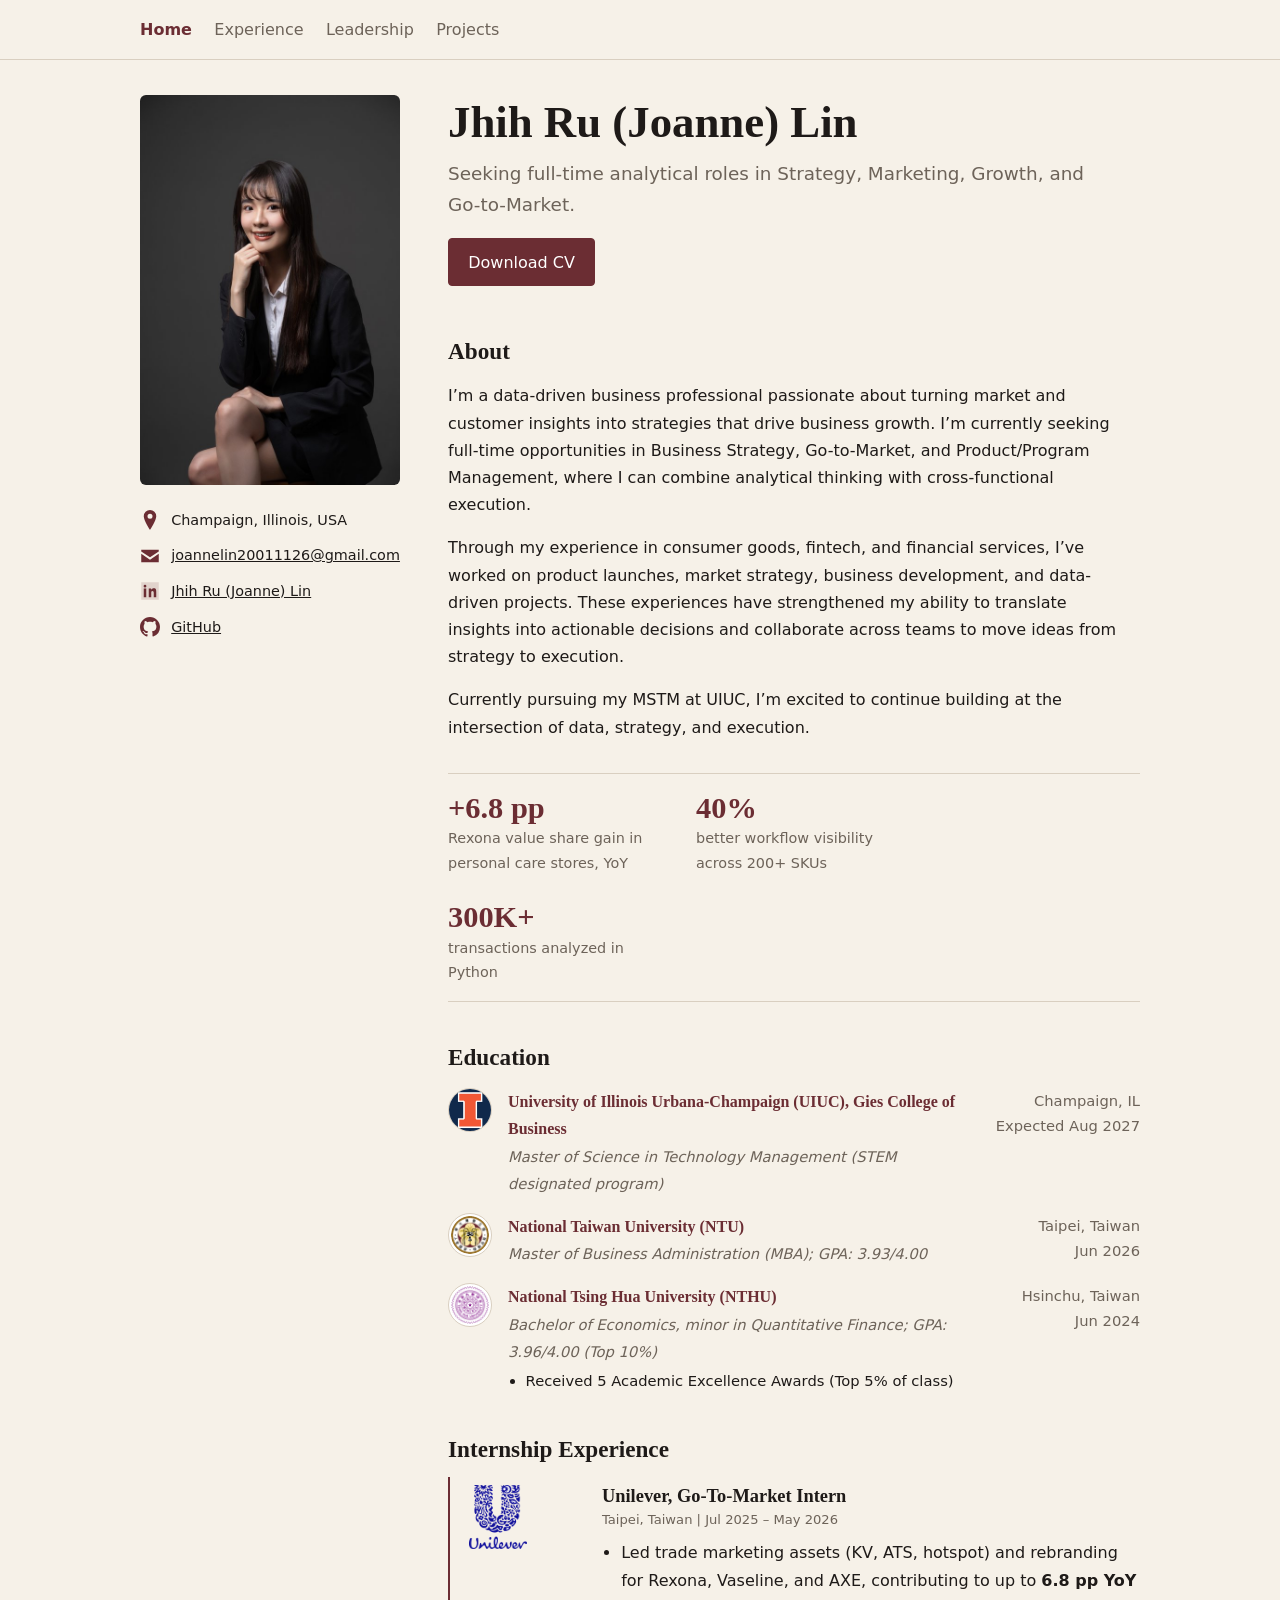
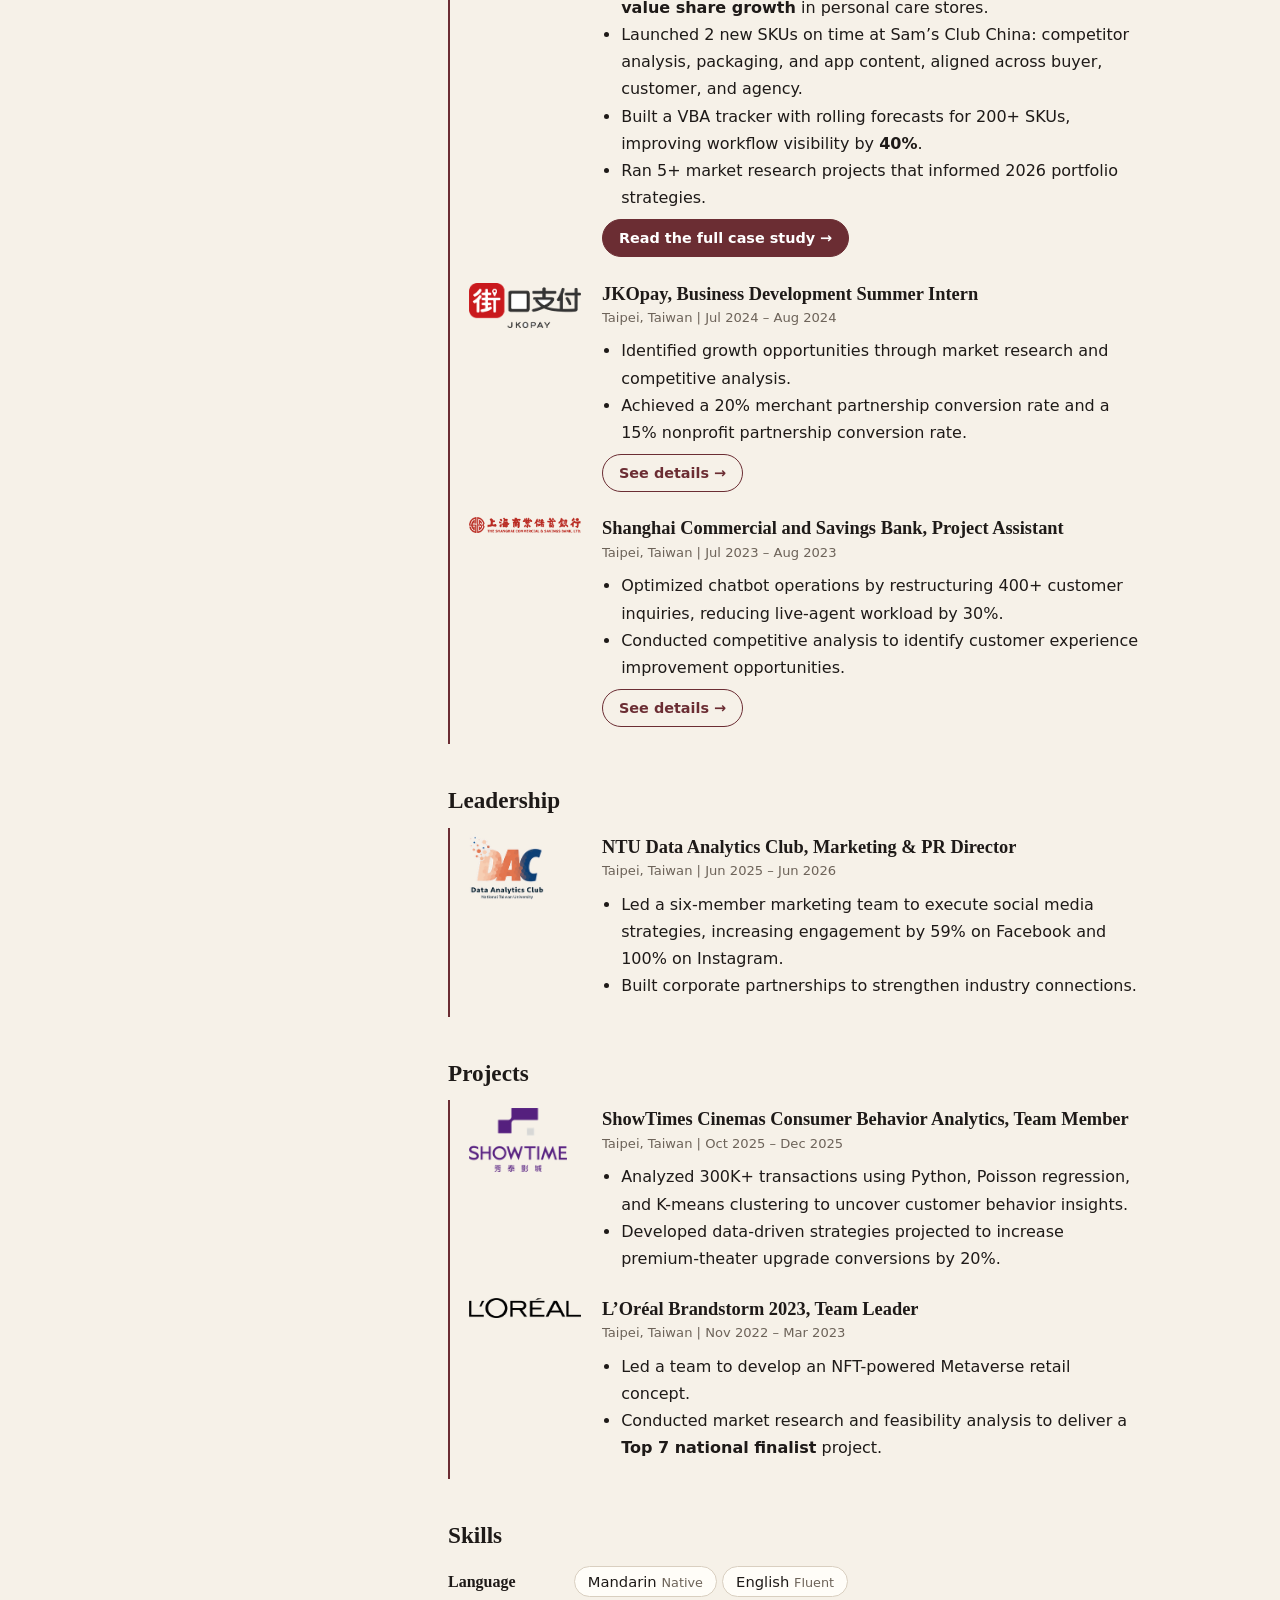
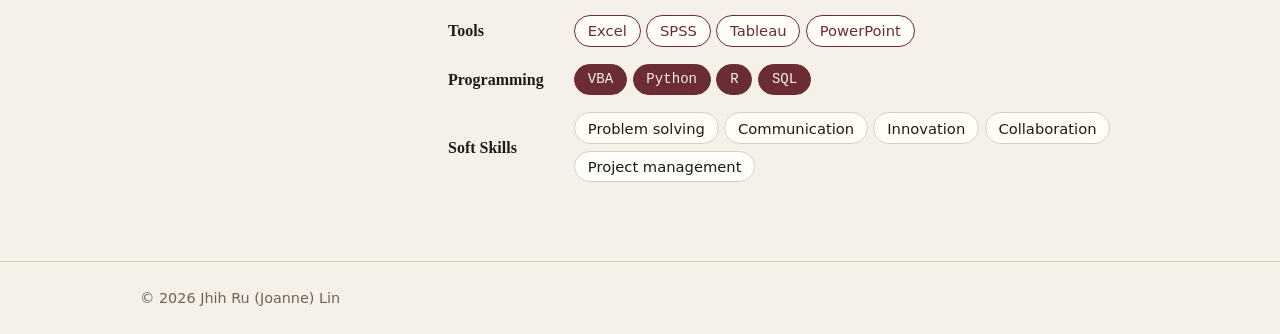
==== commit 3fb760ec: "Add files via upload" ====
--- a/index.html
+++ b/index.html
@@ -42,14 +42,19 @@
 <h2>Internship Experience</h2>
 <div class="exp">
 <div class="job"><img src="images/unilever.png" alt="Unilever"><div><h3>Unilever, Go-To-Market Intern</h3><div class="meta">Taipei, Taiwan | Jul 2025 – May 2026</div><ul>
-<li>Led product launches and rebranding across Taiwan and China, contributing to up to <b>6.8 pp YoY value share growth</b>.</li>
-<li>Improved workflow visibility by <b>40%</b> through VBA dashboards.</li>
-<li>Supported marketing strategies with consumer insights.</li></ul></div></div>
+<li>Led trade marketing assets (KV, ATS, hotspot) and rebranding for Rexona, Vaseline, and AXE, contributing to up to <b>6.8 pp YoY value share growth</b> in personal care stores.</li>
+<li>Launched 2 new SKUs on time at Sam’s Club China: competitor analysis, packaging, and app content, aligned across buyer, customer, and agency.</li>
+<li>Built a VBA tracker with rolling forecasts for 200+ SKUs, improving workflow visibility by <b>40%</b>.</li>
+<li>Ran 5+ market research projects that informed 2026 portfolio strategies.</li></ul>
+<a class="cs" href="experience.html#overview">Read the full case study →</a></div></div>
 <div class="job"><img src="images/jkopay.png" alt="JKOpay"><div><h3>JKOpay, Business Development Summer Intern</h3><div class="meta">Taipei, Taiwan | Jul 2024 – Aug 2024</div><ul>
-<li>Identified growth opportunities through market research and competitive analysis, achieving a 20% merchant partnership conversion rate and 15% nonprofit partnership conversion rate.</li></ul></div></div>
+<li>Identified growth opportunities through market research and competitive analysis.</li>
+<li>Achieved a 20% merchant partnership conversion rate and a 15% nonprofit partnership conversion rate.</li></ul>
+<a class="cs o" href="experience.html#jkopay">See details →</a></div></div>
 <div class="job"><img src="images/scsb.png" alt="Shanghai Commercial and Savings Bank"><div><h3>Shanghai Commercial and Savings Bank, Project Assistant</h3><div class="meta">Taipei, Taiwan | Jul 2023 – Aug 2023</div><ul>
 <li>Optimized chatbot operations by restructuring 400+ customer inquiries, reducing live-agent workload by 30%.</li>
-<li>Conducted competitive analysis to identify customer experience improvement opportunities.</li></ul></div></div>
+<li>Conducted competitive analysis to identify customer experience improvement opportunities.</li></ul>
+<a class="cs o" href="experience.html#scsb">See details →</a></div></div>
 </div>
 
 <h2>Leadership</h2>
--- a/style.css
+++ b/style.css
@@ -65,3 +65,64 @@
 @media(max-width:860px){.page{grid-template-columns:minmax(0,1fr)}.contact a{overflow-wrap:anywhere}.side{position:static;display:grid;grid-template-columns:150px 1fr;gap:0 1.2rem;align-items:start;padding-top:1.2rem}.photo{margin:0}.contact li:first-child{margin-top:0}.main h1{margin-top:1.4rem}}
 @media(max-width:640px){.row{grid-template-columns:1fr}.when{margin-bottom:.2rem}.job{grid-template-columns:68px 1fr;gap:0 .9rem}.edu{grid-template-columns:44px 1fr}.edu .r{grid-column:2;text-align:left}.sr{grid-template-columns:1fr}}
 @media(prefers-reduced-motion:reduce){html{scroll-behavior:auto}}
+.uni{display:grid;grid-template-columns:230px minmax(0,1fr);gap:0 3rem;align-items:start}
+.uni [id]{scroll-margin-top:1rem}
+.toc{position:sticky;top:1rem;max-height:calc(100vh - 2rem);overflow:auto;padding:1.6rem 0;display:flex;flex-direction:column;font-size:.92rem}
+.toc a{color:var(--mute);text-decoration:none;padding:.22rem 0 .22rem .8rem;border-left:2px solid transparent}
+.toc a.h{color:var(--ink);font-weight:600;margin-top:.7rem}
+.toc a.s{padding-left:1.9rem;font-size:.86rem}
+.toc a.m{padding-left:1.2rem;font-weight:600;color:var(--ink);margin-top:.5rem}
+.toc a:hover{color:var(--wine)}
+.toc a.on{color:var(--wine);border-left-color:var(--wine);font-weight:600}
+.toc b{font:700 1.25rem Georgia,serif;margin:.4rem 0 .6rem .8rem}
+.uni main h1{font-size:clamp(1.9rem,4.5vw,2.6rem);margin:2.2rem 0 .4rem}
+.uni main h2{font-size:1.9rem;margin:4.5rem 0 .3rem;border-top:1px solid var(--line);padding-top:1.6rem}
+.uni main h3{font-size:1.4rem;margin:3rem 0 .3rem}
+.eb{font-size:.78rem;letter-spacing:.08em;color:var(--wine);font-weight:700;text-transform:uppercase;margin:0}
+.ov{display:grid;grid-template-columns:minmax(0,1fr) 260px;gap:1.5rem;align-items:center}
+.ov img{width:100%;border-radius:8px}
+.g{display:grid;grid-template-columns:repeat(auto-fit,minmax(200px,1fr));gap:1rem;margin:1rem 0}
+.c{background:#fffdf8;border:1px solid var(--line);border-radius:10px;padding:1rem 1.2rem}
+.c b{display:block;font-family:Georgia,serif;color:var(--wine);margin-bottom:.3rem}
+.c big{display:block;font:700 1.9rem Georgia,serif;color:var(--wine);line-height:1.2}
+.c.hl,.st.hl{background:#efe0dc}
+.c.lk{display:block;color:var(--ink);text-decoration:none}
+.c.lk:hover{border-color:var(--wine)}
+.st{display:grid;grid-template-columns:8.5rem 1fr;gap:.2rem 1rem;background:#fffdf8;border:1px solid var(--line);border-radius:10px;padding:.7rem 1.1rem;margin:.5rem 0}
+.st b{color:var(--wine)}
+.call{background:#efe0dc;border-radius:10px;padding:.8rem 1.2rem;font-weight:600;color:var(--wine);margin:1rem 0}
+.gal{display:flex;flex-wrap:wrap;gap:.8rem;align-items:flex-start;margin:.6rem 0 1.4rem}
+.gal figure,.br figure{margin:0}
+.gal img,.br img,.fig img{width:100%;border-radius:8px;border:1px solid var(--line);background:#fff;cursor:zoom-in;display:block}
+.gal figure{flex:var(--r,1) 1 calc(var(--r,1)*190px);min-width:0}.gal img{height:auto}
+figcaption{font-size:.82rem;color:var(--mute);margin-top:.3rem}
+.rowl{display:grid;grid-template-columns:7.5rem 1fr;gap:1rem;align-items:start;margin:1.1rem 0}
+.br{display:grid;grid-template-columns:minmax(0,1.6fr) minmax(0,1fr);gap:1.2rem;align-items:start;margin:1rem 0}
+.why{margin:.2rem 0 1.4rem}.why b{color:var(--wine)}
+.bar{display:grid;grid-template-columns:5.5rem 1fr 5rem;align-items:center;gap:.8rem;margin:.7rem 0}
+.bar div{background:#e9dfd3;border-radius:3px}
+.bar i{display:block;height:1.1rem;background:var(--wine);border-radius:3px;width:calc(var(--v)*1%)}
+.bar em{font-style:normal;font-weight:700;color:var(--wine)}
+.flow{display:flex;flex-wrap:wrap;gap:.5rem;align-items:center;margin:1rem 0}
+.flow span{background:#fffdf8;border:1px solid var(--line);border-radius:8px;padding:.4rem .9rem;font-weight:600;color:var(--wine)}
+.flow span.hl{background:#efe0dc}
+.flow span:not(:last-child)::after{content:"→";margin-left:.7rem;color:var(--mute)}
+.tb{width:100%;font-size:.9rem;margin:.8rem 0}
+.tb th,.tb td,.tb th:last-child,.tb td:last-child{padding:.45rem .7rem;text-align:left;border:0}
+.tb th{background:var(--wine);color:var(--bg)}
+.tb tr:nth-child(even) td{background:#efe6dc}
+.ok{color:#3d6b4f;font-weight:700}.rk{color:var(--wine);font-weight:700}
+.sm{font-size:.85rem;color:var(--mute)}
+.fig{margin:1rem 0}.fig svg{width:100%;height:auto}
+dialog{border:0;padding:0;background:none;max-width:92vw;max-height:92vh}
+dialog::backdrop{background:#000b}
+dialog img{max-width:92vw;max-height:92vh;display:block;border-radius:6px}
+@media(max-width:860px){.uni{grid-template-columns:minmax(0,1fr)}.toc{position:sticky;top:0;flex-direction:row;overflow-x:auto;max-height:none;background:var(--bg);padding:.5rem 0;z-index:5;border-bottom:1px solid var(--line);white-space:nowrap}.toc a.s,.toc b{display:none}.toc a,.toc a.h,.toc a.m{border-left:0;border-bottom:2px solid transparent;padding:.3rem .6rem;margin:0}.toc a.on{border-bottom-color:var(--wine)}.br,.ov{grid-template-columns:1fr}.rowl{grid-template-columns:1fr}.st{grid-template-columns:1fr}.ov img{max-width:260px}}
+.wrap.uni{max-width:1200px}
+.tb{display:block;overflow-x:auto}
+@media(max-width:640px){.bar{grid-template-columns:4.5rem 1fr 4.2rem;gap:.5rem}}
+.lg{height:34px;width:auto;vertical-align:middle;margin-right:.6rem}
+.uni main img.lg.top{display:block;height:40px;width:auto;border:0;border-radius:0;margin:1.8rem 0 .2rem}
+.cs{display:inline-block;margin-top:.5rem;padding:.35rem 1rem;border:1px solid var(--wine);border-radius:99px;background:var(--wine);color:#fff;text-decoration:none;font-weight:600;font-size:.9rem}
+.cs:hover{background:none;color:var(--wine)}
+.cs.o{background:none;color:var(--wine)}.cs.o:hover{background:var(--wine);color:#fff}
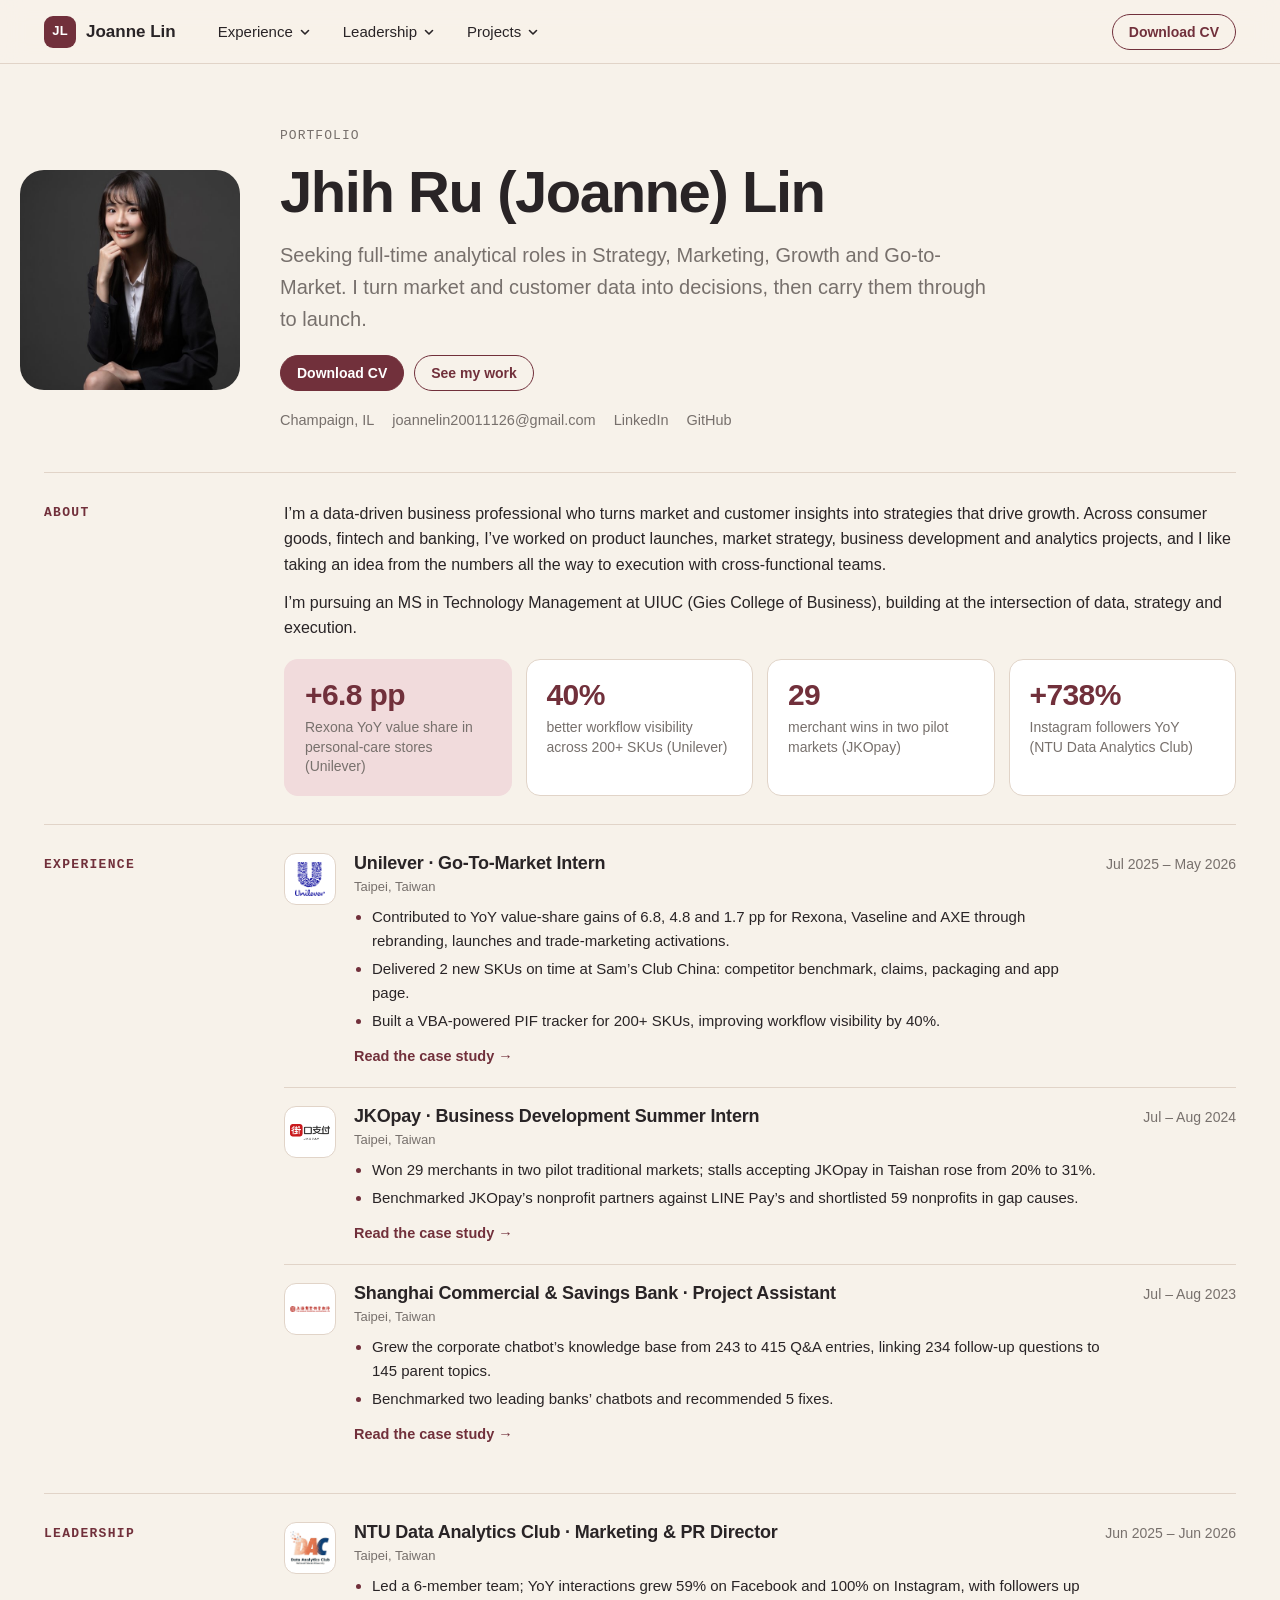
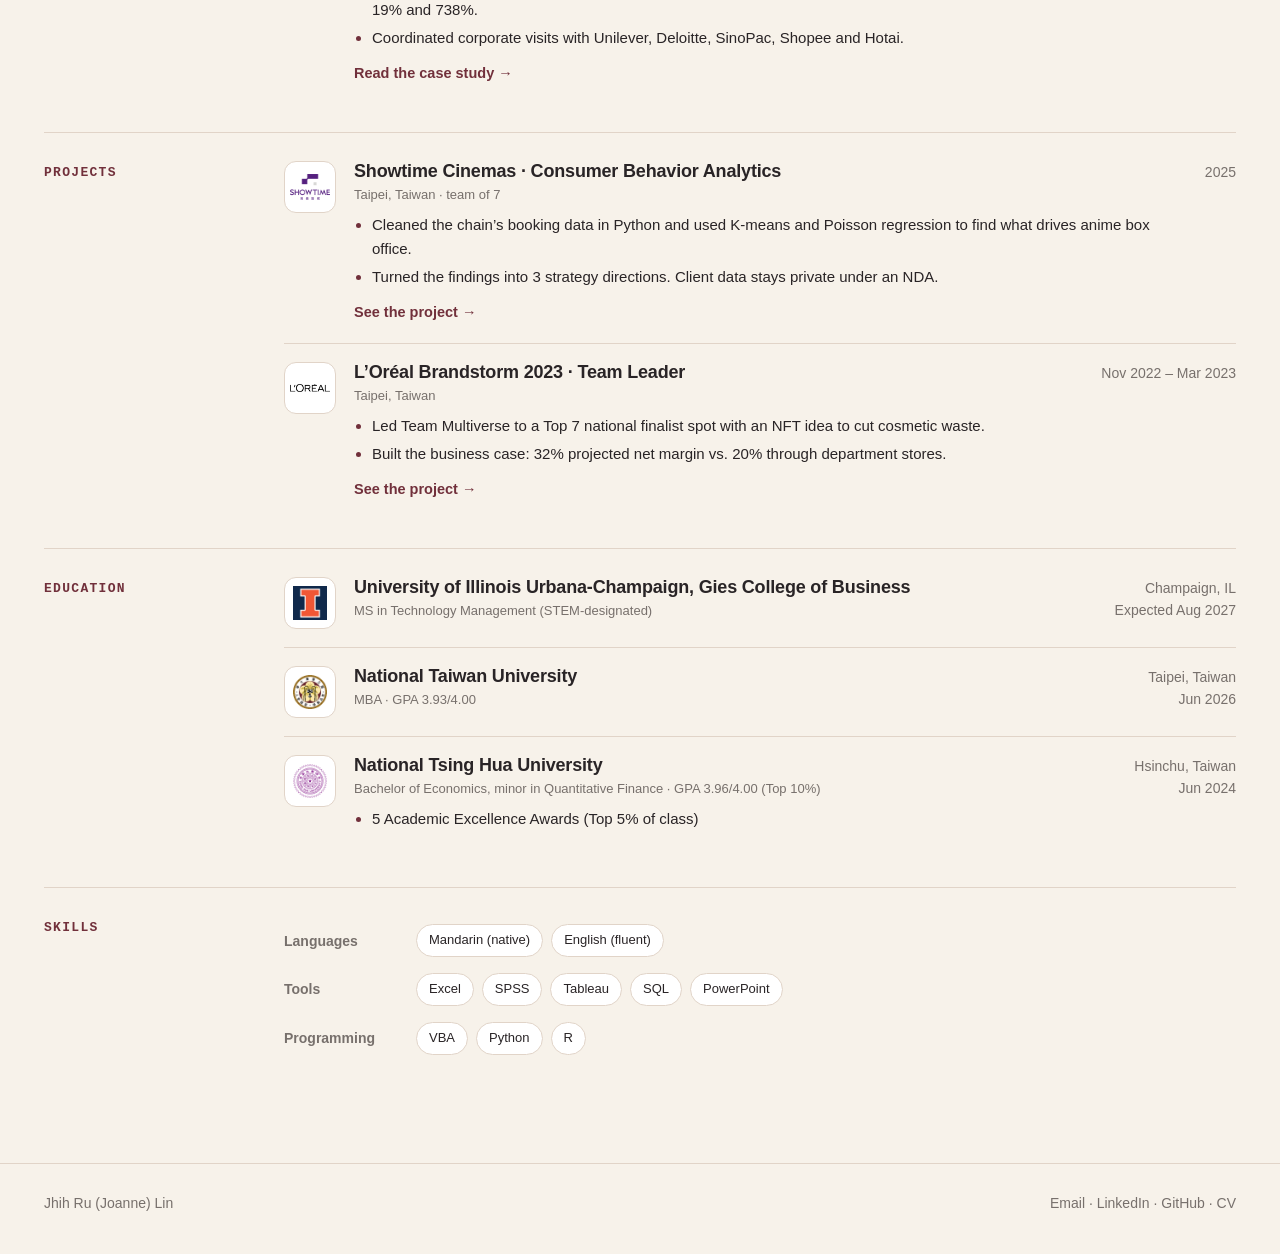
==== commit 90fafa93: "Rebuild portfolio site: dropdown menus, per-experience pages with on-this-page navigation Results-fi" ====
--- a/index.html
+++ b/index.html
@@ -1,85 +1,18 @@
 <!DOCTYPE html>
 <html lang="en"><head><meta charset="UTF-8"><meta name="viewport" content="width=device-width,initial-scale=1">
-<title>Jhih Ru (Joanne) Lin | Strategy, Marketing &amp; GTM</title>
-<meta name="description" content="Portfolio of Jhih Ru (Joanne) Lin: go-to-market, marketing and consumer analytics.">
-<link rel="stylesheet" href="style.css"></head><body>
-<svg width="0" height="0" style="position:absolute" aria-hidden="true">
-<symbol id="pin" viewBox="0 0 16 16"><path d="M8 0a5 5 0 00-5 5c0 3.5 5 11 5 11s5-7.5 5-11a5 5 0 00-5-5zm0 7a2 2 0 110-4 2 2 0 010 4z"/></symbol>
-<symbol id="mail" viewBox="0 0 16 16"><path d="M1 3h14v1.3L8 9 1 4.3zM1 6.2l7 4.7 7-4.7V13H1z"/></symbol>
-<symbol id="in" viewBox="0 0 16 16"><path d="M1 1h14v14H1z" opacity=".15"/><path d="M3 6h2v7H3zM4 3a1.1 1.1 0 110 2.2A1.1 1.1 0 014 3zm3 3h1.9v1c.4-.7 1.2-1.2 2.3-1.2C13 5.8 13 7.500 13 9v4h-2V9.500c0-.9-.3-1.600-1.100-1.600S9 8.500 9 9.500V13H7z"/></symbol>
-<symbol id="gh" viewBox="0 0 16 16"><path d="M8 0C3.58 0 0 3.58 0 8c0 3.54 2.29 6.53 5.47 7.59.4.07.55-.17.55-.38 0-.19-.01-.82-.01-1.49-2.01.37-2.53-.49-2.69-.94-.09-.23-.48-.94-.82-1.13-.28-.15-.68-.52-.01-.53.63-.01 1.08.58 1.23.82.72 1.21 1.87.87 2.33.66.07-.52.28-.87.51-1.07-1.78-.2-3.64-.89-3.64-3.95 0-.87.31-1.59.82-2.15-.08-.2-.36-1.02.08-2.12 0 0 .67-.21 2.2.82.64-.18 1.32-.27 2-.27.68 0 1.36.09 2 .27 1.53-1.04 2.2-.82 2.2-.82.44 1.1.16 1.92.08 2.12.51.56.82 1.27.82 2.15 0 3.07-1.87 3.75-3.65 3.95.29.25.54.73.54 1.48 0 1.07-.01 1.93-.01 2.2 0 .21.15.46.55.38A8.013 8.013 0 0016 8c0-4.42-3.58-8-8-8z"/></symbol>
-</svg>
-<nav><div class="wrap wide"><a href="index.html" aria-current="page">Home</a><a href="experience.html">Experience</a><a href="leadership.html">Leadership</a><a href="projects.html">Projects</a></div></nav>
-<div class="wrap wide page">
-<aside class="side">
+<title>Jhih Ru (Joanne) Lin | Strategy, Marketing &amp; GTM</title><meta name="description" content="Portfolio of Jhih Ru (Joanne) Lin: go-to-market, marketing and consumer analytics.">
+<link rel="stylesheet" href="style.css"><script>document.documentElement.className="js"</script></head><body>
+<header class="nav"><div class="wrap"><a class="brand" href="index.html"><span class="brand-mark">JL</span>Joanne Lin</a><nav class="menu" aria-label="Main"><div class="menu-item"><button class="menu-btn" aria-haspopup="true" aria-expanded="false">Experience<svg viewBox="0 0 12 12" aria-hidden="true"><path d="M2.5 4.5 6 8l3.5-3.5" fill="none" stroke="currentColor" stroke-width="1.6" stroke-linecap="round" stroke-linejoin="round"/></svg></button><div class="panel" role="menu"><a href="unilever.html"><span class="logo"><img src="images/unilever.png" alt=""></span><span><b>Unilever</b><small>Go-To-Market Intern · 2025–26</small></span></a><a href="jkopay.html"><span class="logo"><img src="images/jkopay.png" alt=""></span><span><b>JKOpay</b><small>Business Development Intern · 2024</small></span></a><a href="scsb.html"><span class="logo"><img src="images/scsb.png" alt=""></span><span><b>Shanghai Commercial &amp; Savings Bank</b><small>Project Assistant · 2023</small></span></a></div></div><div class="menu-item"><button class="menu-btn" aria-haspopup="true" aria-expanded="false">Leadership<svg viewBox="0 0 12 12" aria-hidden="true"><path d="M2.5 4.5 6 8l3.5-3.5" fill="none" stroke="currentColor" stroke-width="1.6" stroke-linecap="round" stroke-linejoin="round"/></svg></button><div class="panel" role="menu"><a href="leadership.html"><span class="logo"><img src="images/dac.png" alt=""></span><span><b>NTU Data Analytics Club</b><small>Marketing &amp; PR Director · 2025–26</small></span></a></div></div><div class="menu-item"><button class="menu-btn" aria-haspopup="true" aria-expanded="false">Projects<svg viewBox="0 0 12 12" aria-hidden="true"><path d="M2.5 4.5 6 8l3.5-3.5" fill="none" stroke="currentColor" stroke-width="1.6" stroke-linecap="round" stroke-linejoin="round"/></svg></button><div class="panel" role="menu"><a href="projects.html#showtime"><span class="logo"><img src="images/showtime.png" alt=""></span><span><b>Showtime Cinemas</b><small>Consumer analytics · 2025</small></span></a><a href="projects.html#loreal"><span class="logo"><img src="images/loreal.png" alt=""></span><span><b>L’Oréal Brandstorm</b><small>Team leader · Top 7 in Taiwan · 2023</small></span></a></div></div></nav><a class="btn nav-cta" href="cv.pdf">Download CV</a><button class="burger" aria-label="Menu" aria-expanded="false"><span></span><span></span><span></span></button></div></header>
+<section class="wrap hero">
 <img class="photo" src="images/photo.jpg" alt="Portrait of Jhih Ru (Joanne) Lin">
-<ul class="contact">
-<li><svg class="ic"><use href="#pin"/></svg>Champaign, Illinois, USA</li>
-<li><svg class="ic"><use href="#mail"/></svg><a href="mailto:joannelin20011126@gmail.com">joannelin20011126@gmail.com</a></li>
-<li><svg class="ic"><use href="#in"/></svg><a href="https://www.linkedin.com/in/joannelin1126/">Jhih Ru (Joanne) Lin</a></li>
-<li><svg class="ic"><use href="#gh"/></svg><a href="https://github.com/joannelin1126?tab=repositories">GitHub</a></li>
-</ul>
-</aside>
-<main class="main">
-<h1>Jhih Ru (Joanne) Lin</h1>
-<p class="tag">Seeking full-time analytical roles in Strategy, Marketing, Growth, and Go-to-Market.</p>
-<a class="btn p" href="cv.pdf">Download CV</a>
-<h2>About</h2>
-<p>I’m a data-driven business professional passionate about turning market and customer insights into strategies that drive business growth. I’m currently seeking full-time opportunities in Business Strategy, Go-to-Market, and Product/Program Management, where I can combine analytical thinking with cross-functional execution.</p>
-<p>Through my experience in consumer goods, fintech, and financial services, I’ve worked on product launches, market strategy, business development, and data-driven projects. These experiences have strengthened my ability to translate insights into actionable decisions and collaborate across teams to move ideas from strategy to execution.</p>
-<p>Currently pursuing my MSTM at UIUC, I’m excited to continue building at the intersection of data, strategy, and execution.</p>
-<div class="facts">
-<div><b>+6.8 pp</b>Rexona value share gain in personal care stores, YoY</div>
-<div><b>40%</b>better workflow visibility across 200+ SKUs</div>
-<div><b>300K+</b>transactions analyzed in Python</div>
-</div>
-
-<h2>Education</h2>
-<div class="edu"><img class="cov" src="images/uiuc.png" alt="UIUC"><div><b>University of Illinois Urbana-Champaign (UIUC), Gies College of Business</b><em>Master of Science in Technology Management (STEM designated program)</em></div><div class="r">Champaign, IL<br>Expected Aug 2027</div></div>
-<div class="edu"><img src="images/ntu.png" alt="National Taiwan University"><div><b>National Taiwan University (NTU)</b><em>Master of Business Administration (MBA); GPA: 3.93/4.00</em></div><div class="r">Taipei, Taiwan<br>Jun 2026</div></div>
-<div class="edu"><img src="images/nthu.png" alt="National Tsing Hua University"><div><b>National Tsing Hua University (NTHU)</b><em>Bachelor of Economics, minor in Quantitative Finance; GPA: 3.96/4.00 (Top 10%)</em><ul><li>Received 5 Academic Excellence Awards (Top 5% of class)</li></ul></div><div class="r">Hsinchu, Taiwan<br>Jun 2024</div></div>
-
-<h2>Internship Experience</h2>
-<div class="exp">
-<div class="job"><img src="images/unilever.png" alt="Unilever"><div><h3>Unilever, Go-To-Market Intern</h3><div class="meta">Taipei, Taiwan | Jul 2025 – May 2026</div><ul>
-<li>Led trade marketing assets (KV, ATS, hotspot) and rebranding for Rexona, Vaseline, and AXE, contributing to up to <b>6.8 pp YoY value share growth</b> in personal care stores.</li>
-<li>Launched 2 new SKUs on time at Sam’s Club China: competitor analysis, packaging, and app content, aligned across buyer, customer, and agency.</li>
-<li>Built a VBA tracker with rolling forecasts for 200+ SKUs, improving workflow visibility by <b>40%</b>.</li>
-<li>Ran 5+ market research projects that informed 2026 portfolio strategies.</li></ul>
-<a class="cs" href="experience.html#overview">Read the full case study →</a></div></div>
-<div class="job"><img src="images/jkopay.png" alt="JKOpay"><div><h3>JKOpay, Business Development Summer Intern</h3><div class="meta">Taipei, Taiwan | Jul 2024 – Aug 2024</div><ul>
-<li>Identified growth opportunities through market research and competitive analysis.</li>
-<li>Achieved a 20% merchant partnership conversion rate and a 15% nonprofit partnership conversion rate.</li></ul>
-<a class="cs o" href="experience.html#jkopay">See details →</a></div></div>
-<div class="job"><img src="images/scsb.png" alt="Shanghai Commercial and Savings Bank"><div><h3>Shanghai Commercial and Savings Bank, Project Assistant</h3><div class="meta">Taipei, Taiwan | Jul 2023 – Aug 2023</div><ul>
-<li>Optimized chatbot operations by restructuring 400+ customer inquiries, reducing live-agent workload by 30%.</li>
-<li>Conducted competitive analysis to identify customer experience improvement opportunities.</li></ul>
-<a class="cs o" href="experience.html#scsb">See details →</a></div></div>
-</div>
-
-<h2>Leadership</h2>
-<div class="exp">
-<div class="job"><img src="images/dac.png" alt="NTU Data Analytics Club"><div><h3>NTU Data Analytics Club, Marketing &amp; PR Director</h3><div class="meta">Taipei, Taiwan | Jun 2025 – Jun 2026</div><ul>
-<li>Led a six-member marketing team to execute social media strategies, increasing engagement by 59% on Facebook and 100% on Instagram.</li>
-<li>Built corporate partnerships to strengthen industry connections.</li></ul></div></div>
-</div>
-
-<h2>Projects</h2>
-<div class="exp">
-<div class="job"><img src="images/showtime.png" alt="ShowTime Cinemas"><div><h3>ShowTimes Cinemas Consumer Behavior Analytics, Team Member</h3><div class="meta">Taipei, Taiwan | Oct 2025 – Dec 2025</div><ul>
-<li>Analyzed 300K+ transactions using Python, Poisson regression, and K-means clustering to uncover customer behavior insights.</li>
-<li>Developed data-driven strategies projected to increase premium-theater upgrade conversions by 20%.</li></ul></div></div>
-<div class="job"><img src="images/loreal.png" alt="L’Oréal"><div><h3>L’Oréal Brandstorm 2023, Team Leader</h3><div class="meta">Taipei, Taiwan | Nov 2022 – Mar 2023</div><ul>
-<li>Led a team to develop an NFT-powered Metaverse retail concept.</li>
-<li>Conducted market research and feasibility analysis to deliver a <b>Top 7 national finalist</b> project.</li></ul></div></div>
-</div>
-
-<h2>Skills</h2>
-<div class="sr"><b>Language</b><div><span class="chip">Mandarin<i>Native</i></span><span class="chip">English<i>Fluent</i></span></div></div>
-<div class="sr"><b>Tools</b><div><span class="chip tool">Excel</span><span class="chip tool">SPSS</span><span class="chip tool">Tableau</span><span class="chip tool">PowerPoint</span></div></div>
-<div class="sr"><b>Programming</b><div><span class="chip code">VBA</span><span class="chip code">Python</span><span class="chip code">R</span><span class="chip code">SQL</span></div></div>
-<div class="sr"><b>Soft Skills</b><div><span class="chip">Problem solving</span><span class="chip">Communication</span><span class="chip">Innovation</span><span class="chip">Collaboration</span><span class="chip">Project management</span></div></div>
-</main>
-</div>
-<footer><div class="wrap wide">© 2026 Jhih Ru (Joanne) Lin</div></footer>
+<div><div class="crumb">Portfolio</div><h1>Jhih Ru (Joanne) Lin</h1>
+<p class="tagline">Seeking full-time analytical roles in Strategy, Marketing, Growth and Go-to-Market. I turn market and customer data into decisions, then carry them through to launch.</p>
+<div style="display:flex;gap:10px;flex-wrap:wrap"><a class="btn solid" href="cv.pdf">Download CV</a><a class="btn" href="unilever.html">See my work</a></div>
+<div class="contact"><span>Champaign, IL</span><a href="mailto:joannelin20011126@gmail.com">joannelin20011126@gmail.com</a>
+<a href="https://www.linkedin.com/in/joannelin1126/">LinkedIn</a><a href="https://github.com/joannelin1126">GitHub</a></div></div></section><div class="wrap" style="padding-bottom:72px"><div class="sec"><h2>About</h2><div>
+<p>I’m a data-driven business professional who turns market and customer insights into strategies that drive growth. Across consumer goods, fintech and banking, I’ve worked on product launches, market strategy, business development and analytics projects, and I like taking an idea from the numbers all the way to execution with cross-functional teams.</p>
+<p>I’m pursuing an MS in Technology Management at UIUC (Gies College of Business), building at the intersection of data, strategy and execution.</p>
+<div style="margin-top:18px"><div class="kpis"><div class="kpi"><b>+6.8 pp</b><span>Rexona YoY value share in personal-care stores (Unilever)</span></div><div class="kpi"><b>40%</b><span>better workflow visibility across 200+ SKUs (Unilever)</span></div><div class="kpi"><b>29</b><span>merchant wins in two pilot markets (JKOpay)</span></div><div class="kpi"><b>+738%</b><span>Instagram followers YoY (NTU Data Analytics Club)</span></div></div></div></div></div><div class="sec"><h2>Experience</h2><div><div class="xp"><span class="lg"><img src="images/unilever.png" alt=""></span><div><h3>Unilever · Go-To-Market Intern</h3><div class="note" style="margin:2px 0 0">Taipei, Taiwan</div><ul><li>Contributed to YoY value-share gains of 6.8, 4.8 and 1.7 pp for Rexona, Vaseline and AXE through rebranding, launches and trade-marketing activations.</li><li>Delivered 2 new SKUs on time at Sam’s Club China: competitor benchmark, claims, packaging and app page.</li><li>Built a VBA-powered PIF tracker for 200+ SKUs, improving workflow visibility by 40%.</li></ul><a class="more" href="unilever.html">Read the case study →</a></div><div class="when">Jul 2025 – May 2026</div></div><div class="xp"><span class="lg"><img src="images/jkopay.png" alt=""></span><div><h3>JKOpay · Business Development Summer Intern</h3><div class="note" style="margin:2px 0 0">Taipei, Taiwan</div><ul><li>Won 29 merchants in two pilot traditional markets; stalls accepting JKOpay in Taishan rose from 20% to 31%.</li><li>Benchmarked JKOpay’s nonprofit partners against LINE Pay’s and shortlisted 59 nonprofits in gap causes.</li></ul><a class="more" href="jkopay.html">Read the case study →</a></div><div class="when">Jul – Aug 2024</div></div><div class="xp"><span class="lg"><img src="images/scsb.png" alt=""></span><div><h3>Shanghai Commercial &amp; Savings Bank · Project Assistant</h3><div class="note" style="margin:2px 0 0">Taipei, Taiwan</div><ul><li>Grew the corporate chatbot’s knowledge base from 243 to 415 Q&amp;A entries, linking 234 follow-up questions to 145 parent topics.</li><li>Benchmarked two leading banks’ chatbots and recommended 5 fixes.</li></ul><a class="more" href="scsb.html">Read the case study →</a></div><div class="when">Jul – Aug 2023</div></div></div></div><div class="sec"><h2>Leadership</h2><div><div class="xp"><span class="lg"><img src="images/dac.png" alt=""></span><div><h3>NTU Data Analytics Club · Marketing &amp; PR Director</h3><div class="note" style="margin:2px 0 0">Taipei, Taiwan</div><ul><li>Led a 6-member team; YoY interactions grew 59% on Facebook and 100% on Instagram, with followers up 19% and 738%.</li><li>Coordinated corporate visits with Unilever, Deloitte, SinoPac, Shopee and Hotai.</li></ul><a class="more" href="leadership.html">Read the case study →</a></div><div class="when">Jun 2025 – Jun 2026</div></div></div></div><div class="sec"><h2>Projects</h2><div><div class="xp"><span class="lg"><img src="images/showtime.png" alt=""></span><div><h3>Showtime Cinemas · Consumer Behavior Analytics</h3><div class="note" style="margin:2px 0 0">Taipei, Taiwan · team of 7</div><ul><li>Cleaned the chain’s booking data in Python and used K-means and Poisson regression to find what drives anime box office.</li><li>Turned the findings into 3 strategy directions. Client data stays private under an NDA.</li></ul><a class="more" href="projects.html#showtime">See the project →</a></div><div class="when">2025</div></div><div class="xp"><span class="lg"><img src="images/loreal.png" alt=""></span><div><h3>L’Oréal Brandstorm 2023 · Team Leader</h3><div class="note" style="margin:2px 0 0">Taipei, Taiwan</div><ul><li>Led Team Multiverse to a Top 7 national finalist spot with an NFT idea to cut cosmetic waste.</li><li>Built the business case: 32% projected net margin vs. 20% through department stores.</li></ul><a class="more" href="projects.html#loreal">See the project →</a></div><div class="when">Nov 2022 – Mar 2023</div></div></div></div><div class="sec"><h2>Education</h2><div><div class="xp"><span class="lg"><img src="images/uiuc.png" alt=""></span><div><h3>University of Illinois Urbana-Champaign, Gies College of Business</h3><div class="note" style="margin:2px 0 0">MS in Technology Management (STEM-designated)</div></div><div class="when">Champaign, IL<br>Expected Aug 2027</div></div><div class="xp"><span class="lg"><img src="images/ntu.png" alt=""></span><div><h3>National Taiwan University</h3><div class="note" style="margin:2px 0 0">MBA · GPA 3.93/4.00</div></div><div class="when">Taipei, Taiwan<br>Jun 2026</div></div><div class="xp"><span class="lg"><img src="images/nthu.png" alt=""></span><div><h3>National Tsing Hua University</h3><div class="note" style="margin:2px 0 0">Bachelor of Economics, minor in Quantitative Finance · GPA 3.96/4.00 (Top 10%)</div><ul><li>5 Academic Excellence Awards (Top 5% of class)</li></ul></div><div class="when">Hsinchu, Taiwan<br>Jun 2024</div></div></div></div><div class="sec"><h2>Skills</h2><div><div class="skillrow"><b>Languages</b><div class="chips"><span class="chip line">Mandarin (native)</span><span class="chip line">English (fluent)</span></div></div><div class="skillrow"><b>Tools</b><div class="chips"><span class="chip line">Excel</span><span class="chip line">SPSS</span><span class="chip line">Tableau</span><span class="chip line">SQL</span><span class="chip line">PowerPoint</span></div></div><div class="skillrow"><b>Programming</b><div class="chips"><span class="chip line">VBA</span><span class="chip line">Python</span><span class="chip line">R</span></div></div></div></div></div>
+<footer class="foot"><div class="wrap"><span>Jhih Ru (Joanne) Lin</span><span><a href="mailto:joannelin20011126@gmail.com">Email</a> · <a href="https://www.linkedin.com/in/joannelin1126/">LinkedIn</a> · <a href="https://github.com/joannelin1126">GitHub</a> · <a href="cv.pdf">CV</a></span></div></footer>
+<script src="main.js"></script>
 </body></html>
--- a/style.css
+++ b/style.css
@@ -1,128 +1,317 @@
-:root{--bg:#f6f1e8;--ink:#1e1a18;--mute:#6d6359;--wine:#6b2d33;--line:#d9cfc0}
-*{box-sizing:border-box}
-html{scroll-behavior:smooth}
-body{margin:0;background:var(--bg);color:var(--ink);font:16px/1.7 system-ui,-apple-system,"Segoe UI","Noto Sans TC",sans-serif}
-.wrap{max-width:820px;margin:0 auto;padding:0 1.25rem}
-.wrap.wide{max-width:1040px}
-nav{border-bottom:1px solid var(--line)}
-nav .wrap{display:flex;flex-wrap:wrap;gap:1.4rem;padding:1rem 1.25rem}
-nav a{color:var(--mute);text-decoration:none}
-nav a[aria-current]{color:var(--wine);font-weight:600}
-a{color:var(--wine)}
-a:focus-visible{outline:2px solid var(--wine);outline-offset:3px}
-h1,h2,h3{font-family:Georgia,"Noto Serif TC",serif;line-height:1.25}
-h1{font-size:clamp(2rem,6vw,3.2rem);margin:3rem 0 .6rem}
-h2{font-size:1.6rem;margin:3rem 0 .4rem}
-h3{font-size:1.15rem;margin:0 0 .3rem}
-.lead{font-size:1.2rem;max-width:36rem;color:var(--mute)}
-.btn{display:inline-block;padding:.6rem 1.2rem;margin:0 .6rem .6rem 0;border:1px solid var(--wine);color:var(--wine);text-decoration:none;border-radius:4px}
-.btn.p{background:var(--wine);color:#fff}
-.facts{display:flex;flex-wrap:wrap;gap:1.5rem 2.5rem;margin:2rem 0;padding:1rem 0;border-block:1px solid var(--line)}
-.facts div{max-width:13rem;font-size:.9rem;color:var(--mute)}
-.facts b{display:block;font-family:Georgia,serif;font-size:1.9rem;color:var(--wine);line-height:1.2}
-.sub{color:var(--mute);margin:0 0 .6rem}
-.row{display:grid;grid-template-columns:11rem 1fr;gap:0 1.5rem;padding:1.2rem 0;border-top:1px solid var(--line)}
-.when{color:var(--mute);font-size:.9rem}
-.row p,.row ul{margin:.3rem 0}
-.row ul{padding-left:1.1rem}
-table{border-collapse:collapse;margin:.6rem 0}
-th,td{padding:.3rem 1.6rem .3rem 0;border-bottom:1px solid var(--line);text-align:left}
-th:last-child,td:last-child{text-align:right;padding-right:0}
-.note{font-size:.85rem;color:var(--mute)}
-footer{margin-top:4rem;padding:1.5rem 0;border-top:1px solid var(--line);color:var(--mute);font-size:.9rem}
-.page{display:grid;grid-template-columns:260px 1fr;gap:0 3rem;align-items:start}
-.page>*{min-width:0}
-.side{position:sticky;top:1.5rem;padding-top:2.2rem}
-.photo{display:block;width:100%;height:auto;border-radius:6px;margin-bottom:1.4rem}
-.contact{list-style:none;padding:0;margin:0}
-.contact li{display:flex;align-items:center;gap:.7rem;margin:.7rem 0;font-size:.9rem}
-.contact a{color:var(--ink)}
-.contact a:hover{color:var(--wine)}
-.ic{width:20px;height:20px;fill:currentColor;flex:none;color:var(--wine)}
-.main h1{font-size:clamp(2rem,5vw,2.8rem);margin:2.2rem 0 .4rem}
-.tag{font-size:1.15rem;color:var(--mute);max-width:36rem;margin:0 0 1.1rem}
-.main h2{font-size:1.45rem;margin:2.6rem 0 .8rem}
-.main p{max-width:42rem}
-.edu{display:grid;grid-template-columns:44px 1fr auto;gap:0 1rem;align-items:start;margin:1rem 0}
-.edu img{width:44px;height:44px;border-radius:50%;object-fit:contain;background:#fff;border:1px solid var(--line);padding:2px}
-.edu img.cov{object-fit:cover;padding:0}
-.edu b{display:block;font-family:Georgia,"Noto Serif TC",serif;color:var(--wine)}
-.edu em,.edu .r{color:var(--mute);font-size:.92rem}
-.edu .r{text-align:right}
-.edu ul{margin:.2rem 0 0;padding-left:1.1rem;font-size:.92rem}
-.exp{border-left:2px solid var(--wine);padding-left:1.2rem;margin-top:.6rem}
-.job{display:grid;grid-template-columns:112px 1fr;gap:0 1.3rem;padding:.5rem 0 1.1rem}
-.job img{width:100%;max-height:64px;object-fit:contain;object-position:left top}
-.job h3{font-size:1.15rem;margin:0}
-.meta{font-size:.82rem;color:var(--mute);margin:.1rem 0 .5rem}
-.job ul{margin:0;padding-left:1.2rem}
-.sr{display:grid;grid-template-columns:110px 1fr;gap:.2rem 1rem;align-items:center;margin:.7rem 0}
-.sr b{font-family:Georgia,"Noto Serif TC",serif}
-.chip{display:inline-block;padding:.15rem .8rem;margin:.2rem .35rem .2rem 0;border-radius:99px;border:1px solid var(--line);background:#fffdf8;font-size:.92rem}
-.chip i{font-style:normal;color:var(--mute);font-size:.8rem;margin-left:.3rem}
-.chip.code{background:var(--wine);border-color:var(--wine);color:var(--bg);font-family:ui-monospace,Menlo,Consolas,monospace;font-size:.88rem}
-.chip.tool{border-color:var(--wine);color:var(--wine)}
-@media(max-width:860px){.page{grid-template-columns:minmax(0,1fr)}.contact a{overflow-wrap:anywhere}.side{position:static;display:grid;grid-template-columns:150px 1fr;gap:0 1.2rem;align-items:start;padding-top:1.2rem}.photo{margin:0}.contact li:first-child{margin-top:0}.main h1{margin-top:1.4rem}}
-@media(max-width:640px){.row{grid-template-columns:1fr}.when{margin-bottom:.2rem}.job{grid-template-columns:68px 1fr;gap:0 .9rem}.edu{grid-template-columns:44px 1fr}.edu .r{grid-column:2;text-align:left}.sr{grid-template-columns:1fr}}
-@media(prefers-reduced-motion:reduce){html{scroll-behavior:auto}}
-.uni{display:grid;grid-template-columns:230px minmax(0,1fr);gap:0 3rem;align-items:start}
-.uni [id]{scroll-margin-top:1rem}
-.toc{position:sticky;top:1rem;max-height:calc(100vh - 2rem);overflow:auto;padding:1.6rem 0;display:flex;flex-direction:column;font-size:.92rem}
-.toc a{color:var(--mute);text-decoration:none;padding:.22rem 0 .22rem .8rem;border-left:2px solid transparent}
-.toc a.h{color:var(--ink);font-weight:600;margin-top:.7rem}
-.toc a.s{padding-left:1.9rem;font-size:.86rem}
-.toc a.m{padding-left:1.2rem;font-weight:600;color:var(--ink);margin-top:.5rem}
-.toc a:hover{color:var(--wine)}
-.toc a.on{color:var(--wine);border-left-color:var(--wine);font-weight:600}
-.toc b{font:700 1.25rem Georgia,serif;margin:.4rem 0 .6rem .8rem}
-.uni main h1{font-size:clamp(1.9rem,4.5vw,2.6rem);margin:2.2rem 0 .4rem}
-.uni main h2{font-size:1.9rem;margin:4.5rem 0 .3rem;border-top:1px solid var(--line);padding-top:1.6rem}
-.uni main h3{font-size:1.4rem;margin:3rem 0 .3rem}
-.eb{font-size:.78rem;letter-spacing:.08em;color:var(--wine);font-weight:700;text-transform:uppercase;margin:0}
-.ov{display:grid;grid-template-columns:minmax(0,1fr) 260px;gap:1.5rem;align-items:center}
-.ov img{width:100%;border-radius:8px}
-.g{display:grid;grid-template-columns:repeat(auto-fit,minmax(200px,1fr));gap:1rem;margin:1rem 0}
-.c{background:#fffdf8;border:1px solid var(--line);border-radius:10px;padding:1rem 1.2rem}
-.c b{display:block;font-family:Georgia,serif;color:var(--wine);margin-bottom:.3rem}
-.c big{display:block;font:700 1.9rem Georgia,serif;color:var(--wine);line-height:1.2}
-.c.hl,.st.hl{background:#efe0dc}
-.c.lk{display:block;color:var(--ink);text-decoration:none}
-.c.lk:hover{border-color:var(--wine)}
-.st{display:grid;grid-template-columns:8.5rem 1fr;gap:.2rem 1rem;background:#fffdf8;border:1px solid var(--line);border-radius:10px;padding:.7rem 1.1rem;margin:.5rem 0}
-.st b{color:var(--wine)}
-.call{background:#efe0dc;border-radius:10px;padding:.8rem 1.2rem;font-weight:600;color:var(--wine);margin:1rem 0}
-.gal{display:flex;flex-wrap:wrap;gap:.8rem;align-items:flex-start;margin:.6rem 0 1.4rem}
-.gal figure,.br figure{margin:0}
-.gal img,.br img,.fig img{width:100%;border-radius:8px;border:1px solid var(--line);background:#fff;cursor:zoom-in;display:block}
-.gal figure{flex:var(--r,1) 1 calc(var(--r,1)*190px);min-width:0}.gal img{height:auto}
-figcaption{font-size:.82rem;color:var(--mute);margin-top:.3rem}
-.rowl{display:grid;grid-template-columns:7.5rem 1fr;gap:1rem;align-items:start;margin:1.1rem 0}
-.br{display:grid;grid-template-columns:minmax(0,1.6fr) minmax(0,1fr);gap:1.2rem;align-items:start;margin:1rem 0}
-.why{margin:.2rem 0 1.4rem}.why b{color:var(--wine)}
-.bar{display:grid;grid-template-columns:5.5rem 1fr 5rem;align-items:center;gap:.8rem;margin:.7rem 0}
-.bar div{background:#e9dfd3;border-radius:3px}
-.bar i{display:block;height:1.1rem;background:var(--wine);border-radius:3px;width:calc(var(--v)*1%)}
-.bar em{font-style:normal;font-weight:700;color:var(--wine)}
-.flow{display:flex;flex-wrap:wrap;gap:.5rem;align-items:center;margin:1rem 0}
-.flow span{background:#fffdf8;border:1px solid var(--line);border-radius:8px;padding:.4rem .9rem;font-weight:600;color:var(--wine)}
-.flow span.hl{background:#efe0dc}
-.flow span:not(:last-child)::after{content:"→";margin-left:.7rem;color:var(--mute)}
-.tb{width:100%;font-size:.9rem;margin:.8rem 0}
-.tb th,.tb td,.tb th:last-child,.tb td:last-child{padding:.45rem .7rem;text-align:left;border:0}
-.tb th{background:var(--wine);color:var(--bg)}
-.tb tr:nth-child(even) td{background:#efe6dc}
-.ok{color:#3d6b4f;font-weight:700}.rk{color:var(--wine);font-weight:700}
-.sm{font-size:.85rem;color:var(--mute)}
-.fig{margin:1rem 0}.fig svg{width:100%;height:auto}
-dialog{border:0;padding:0;background:none;max-width:92vw;max-height:92vh}
-dialog::backdrop{background:#000b}
-dialog img{max-width:92vw;max-height:92vh;display:block;border-radius:6px}
-@media(max-width:860px){.uni{grid-template-columns:minmax(0,1fr)}.toc{position:sticky;top:0;flex-direction:row;overflow-x:auto;max-height:none;background:var(--bg);padding:.5rem 0;z-index:5;border-bottom:1px solid var(--line);white-space:nowrap}.toc a.s,.toc b{display:none}.toc a,.toc a.h,.toc a.m{border-left:0;border-bottom:2px solid transparent;padding:.3rem .6rem;margin:0}.toc a.on{border-bottom-color:var(--wine)}.br,.ov{grid-template-columns:1fr}.rowl{grid-template-columns:1fr}.st{grid-template-columns:1fr}.ov img{max-width:260px}}
-.wrap.uni{max-width:1200px}
-.tb{display:block;overflow-x:auto}
-@media(max-width:640px){.bar{grid-template-columns:4.5rem 1fr 4.2rem;gap:.5rem}}
-.lg{height:34px;width:auto;vertical-align:middle;margin-right:.6rem}
-.uni main img.lg.top{display:block;height:40px;width:auto;border:0;border-radius:0;margin:1.8rem 0 .2rem}
-.cs{display:inline-block;margin-top:.5rem;padding:.35rem 1rem;border:1px solid var(--wine);border-radius:99px;background:var(--wine);color:#fff;text-decoration:none;font-weight:600;font-size:.9rem}
-.cs:hover{background:none;color:var(--wine)}
-.cs.o{background:none;color:var(--wine)}.cs.o:hover{background:var(--wine);color:#fff}
+/* Joanne Lin portfolio. One visual system: cream background, wine accent, results first. */
+:root {
+  --bg: #f7f2ea; --surface: #fff; --side: #f1e7e0; --pink: #f1dbdc; --sand: #f3e7d7; --sage: #dfe8e4; --grey: #e5e2e0;
+  --wine: #71303b; --wine2: #a35a64; --rose: #d8a7ac; --taupe: #c6b7aa; --line: #e1d4c8;
+  --ink: #292426; --mute: #77706c; --green: #3d6b4f; --orange: #d9893b; --amber: #e3b341; --linepay: #5e9c76;
+  --sans: -apple-system, BlinkMacSystemFont, "Segoe UI", "Noto Sans", "PingFang TC", "Microsoft JhengHei", Helvetica, Arial, sans-serif;
+  --mono: ui-monospace, SFMono-Regular, "SF Mono", Menlo, Consolas, monospace;
+  --r: 14px; --nav: 64px;
+}
+* { box-sizing: border-box; }
+html { scroll-behavior: smooth; scroll-padding-top: calc(var(--nav) + 24px); }
+body { margin: 0; background: var(--bg); color: var(--ink); font: 16px/1.6 var(--sans); -webkit-font-smoothing: antialiased; }
+img { max-width: 100%; display: block; }
+a { color: inherit; }
+h1, h2, h3, h4 { margin: 0; line-height: 1.2; letter-spacing: -0.01em; }
+p { margin: 0 0 12px; }
+.wrap { max-width: 1240px; margin: 0 auto; padding: 0 24px; }
+
+/* ---------- top navigation with hover menus ---------- */
+.nav { position: sticky; top: 0; z-index: 50; height: var(--nav); background: rgba(247, 242, 234, .88);
+  backdrop-filter: saturate(1.4) blur(12px); -webkit-backdrop-filter: saturate(1.4) blur(12px); border-bottom: 1px solid var(--line); }
+.nav .wrap { height: 100%; display: flex; align-items: center; gap: 8px; }
+.brand { display: flex; align-items: center; gap: 10px; text-decoration: none; font-weight: 700; font-size: 17px; margin-right: 20px; }
+.brand-mark { width: 32px; height: 32px; border-radius: 9px; background: var(--wine); color: #fff; display: grid; place-items: center;
+  font-size: 13px; letter-spacing: .02em; }
+.menu { display: flex; align-items: center; gap: 4px; flex: 1; }
+.menu-item { position: relative; }
+.menu-btn { display: flex; align-items: center; gap: 6px; padding: 8px 14px; border-radius: 10px; font: 500 15px var(--sans);
+  color: var(--ink); text-decoration: none; background: none; border: 0; cursor: pointer; }
+.menu-btn svg { width: 12px; height: 12px; transition: transform .2s; }
+.menu-item:hover .menu-btn, .menu-item.open .menu-btn, .menu-btn[aria-current="page"] { background: var(--side); }
+.menu-btn[aria-current="page"] { color: var(--wine); }
+.menu-item:hover .menu-btn svg, .menu-item.open .menu-btn svg { transform: rotate(180deg); }
+.panel { position: absolute; top: calc(100% + 6px); left: 0; min-width: 340px; padding: 8px; background: var(--surface);
+  border: 1px solid var(--line); border-radius: var(--r); box-shadow: 0 18px 40px -12px rgba(41, 36, 38, .22);
+  opacity: 0; visibility: hidden; transform: translateY(-4px); transition: opacity .15s, transform .15s, visibility .15s; }
+.panel::before { content: ""; position: absolute; left: 0; right: 0; top: -10px; height: 10px; }
+.menu-item:hover .panel, .menu-item.open .panel, .menu-item:focus-within .panel { opacity: 1; visibility: visible; transform: none; }
+.panel a { display: flex; align-items: center; gap: 12px; padding: 10px 12px; border-radius: 10px; text-decoration: none; }
+.panel a:hover, .panel a:focus-visible, .panel a[aria-current="page"] { background: var(--side); outline: none; }
+.panel .logo { width: 40px; height: 40px; border-radius: 10px; background: #fff; border: 1px solid var(--line); display: grid; place-items: center; flex: none; }
+.panel .logo img { max-width: 30px; max-height: 26px; object-fit: contain; }
+.panel b { display: block; font-size: 15px; font-weight: 600; }
+.panel small { display: block; color: var(--mute); font-size: 13px; line-height: 1.35; }
+.nav-cta { margin-left: auto; }
+.btn { display: inline-flex; align-items: center; gap: 8px; padding: 9px 16px; border-radius: 999px; font: 600 14px var(--sans);
+  text-decoration: none; border: 1px solid var(--wine); color: var(--wine); background: transparent; transition: background .15s, color .15s; }
+.btn:hover { background: var(--wine); color: #fff; }
+.btn.solid { background: var(--wine); color: #fff; }
+.btn.solid:hover { background: #5b2630; }
+.burger { display: none; margin-left: auto; background: none; border: 0; padding: 8px; cursor: pointer; }
+.burger span { display: block; width: 22px; height: 2px; background: var(--ink); margin: 5px 0; border-radius: 2px; }
+
+/* ---------- page header ---------- */
+.head { padding: 56px 0 28px; }
+.crumb { font: 500 13px var(--mono); letter-spacing: .08em; text-transform: uppercase; color: var(--mute); margin-bottom: 14px; }
+.crumb a { text-decoration: none; } .crumb a:hover { color: var(--wine); }
+.head-row { display: flex; gap: 32px; align-items: flex-start; justify-content: space-between; }
+.head h1 { font-size: clamp(34px, 5vw, 56px); font-weight: 650; letter-spacing: -0.025em; }
+.head .lead { font-size: 19px; color: var(--mute); max-width: 820px; margin-top: 16px; }
+.head .meta { display: flex; flex-wrap: wrap; gap: 8px; margin-top: 18px; }
+.tag { display: inline-flex; align-items: center; padding: 4px 12px; border-radius: 999px; background: var(--surface); border: 1px solid var(--line);
+  font-size: 13.5px; color: var(--mute); }
+.head-logo { height: 56px; width: auto; max-width: 180px; object-fit: contain; flex: none; margin-top: 6px; }
+
+/* ---------- body: sticky "on this page" + content ---------- */
+.layout { display: grid; grid-template-columns: 232px minmax(0, 1fr); gap: 56px; padding-bottom: 96px; }
+.toc { position: sticky; top: calc(var(--nav) + 28px); align-self: start; max-height: calc(100vh - var(--nav) - 56px); overflow: auto; padding-right: 4px; }
+.toc-title { font-size: 15px; color: var(--mute); margin: 4px 0 14px 18px; }
+.toc ol { list-style: none; margin: 0; padding: 0; border-left: 2px solid var(--line); }
+.toc li { margin: 0; }
+.toc a { display: flex; gap: 12px; padding: 7px 0 7px 16px; margin-left: -2px; border-left: 2px solid transparent; text-decoration: none;
+  color: var(--mute); font-size: 15px; line-height: 1.35; transition: color .15s, border-color .15s; }
+.toc a .n { font: 500 12.5px var(--mono); padding-top: 2px; color: var(--taupe); }
+.toc a:hover { color: var(--ink); }
+.toc > ol > li > a { color: var(--ink); font-weight: 600; }
+.toc ol ol { border: 0; margin: 0 0 6px 0; }
+.toc ol ol a { padding: 4px 0 4px 44px; font-size: 14px; font-weight: 400; color: var(--mute); }
+.toc a.active { border-left-color: var(--wine); color: var(--wine); }
+.toc a.active .n { color: var(--wine); }
+.toc-chips { display: none; }
+
+/* ---------- sections ---------- */
+.proj { padding-top: 8px; margin-bottom: 72px; }
+.proj-head { display: flex; align-items: baseline; gap: 14px; padding-bottom: 14px; margin-bottom: 26px; border-bottom: 1px solid var(--line); }
+.proj-head .n { font: 600 15px var(--mono); color: var(--wine); }
+.proj-head h2 { font-size: clamp(26px, 3vw, 34px); font-weight: 650; }
+.proj-head .sub { margin-left: auto; color: var(--mute); font-size: 14px; }
+.block { margin-bottom: 48px; }
+.eyebrow { font: 600 12px var(--mono); letter-spacing: .1em; text-transform: uppercase; color: var(--wine); margin-bottom: 8px; }
+.block > h3 { font-size: 23px; font-weight: 650; margin-bottom: 8px; }
+.block > .intro { color: var(--mute); font-size: 16.5px; max-width: 860px; margin-bottom: 20px; }
+.label { font: 600 11.5px var(--mono); letter-spacing: .1em; text-transform: uppercase; color: var(--wine); margin-bottom: 12px; }
+.label.mute { color: var(--mute); }
+.note { font-size: 13px; color: var(--mute); margin-top: 10px; }
+.zh { color: var(--mute); font-size: 14px; }
+
+.card { background: var(--surface); border: 1px solid var(--line); border-radius: var(--r); padding: 22px; }
+.card.side { background: var(--side); border-color: transparent; }
+.card.pink { background: var(--pink); border-color: transparent; }
+.card.wine { background: var(--wine); border-color: transparent; color: #fff; }
+.grid { display: grid; gap: 18px; }
+.g2 { grid-template-columns: repeat(2, minmax(0, 1fr)); }
+.g3 { grid-template-columns: repeat(3, minmax(0, 1fr)); }
+.g4 { grid-template-columns: repeat(4, minmax(0, 1fr)); }
+.g5 { grid-template-columns: repeat(5, minmax(0, 1fr)); }
+.split { display: grid; grid-template-columns: minmax(0, 1.35fr) minmax(0, 1fr); gap: 18px; align-items: start; }
+.split.even { grid-template-columns: repeat(2, minmax(0, 1fr)); }
+.split.wide { grid-template-columns: minmax(0, 2fr) minmax(0, 1fr); }
+.stack > * + * { margin-top: 18px; }
+
+/* KPI cards */
+.kpis { display: grid; grid-template-columns: repeat(auto-fit, minmax(170px, 1fr)); gap: 14px; }
+.kpi { background: var(--surface); border: 1px solid var(--line); border-radius: var(--r); padding: 18px 20px; }
+.kpi:first-child { background: var(--pink); border-color: transparent; }
+.kpi b { display: block; font-size: 30px; font-weight: 700; color: var(--wine); letter-spacing: -0.02em; line-height: 1.15; }
+.kpi span { display: block; color: var(--mute); font-size: 14px; margin-top: 6px; line-height: 1.4; }
+.kpis.plain .kpi:first-child { background: var(--surface); border-color: var(--line); }
+
+/* results-first layout: KPIs + visual on the left, "how I got there" on the right */
+.result { display: grid; grid-template-columns: minmax(0, 2.1fr) minmax(250px, 1fr); gap: 18px; align-items: stretch; }
+.result .main > * + * { margin-top: 18px; }
+.how { background: var(--side); border-radius: var(--r); padding: 22px; }
+.steps { list-style: none; margin: 0; padding: 0; counter-reset: s; }
+.steps li { position: relative; padding-left: 42px; margin-bottom: 20px; counter-increment: s; }
+.steps li:last-child { margin-bottom: 0; }
+.steps li::before { content: counter(s); position: absolute; left: 0; top: 0; width: 28px; height: 28px; border-radius: 50%;
+  background: var(--wine); color: #fff; font: 600 13px var(--sans); display: grid; place-items: center; }
+.steps b { display: block; font-size: 16px; }
+.steps span { display: block; color: var(--mute); font-size: 14.5px; line-height: 1.5; margin-top: 2px; }
+
+/* horizontal bars (animate in) */
+.bars { display: grid; gap: 12px; }
+.bar { display: grid; grid-template-columns: var(--lw, 120px) minmax(0, 1fr) var(--vw, 64px); align-items: center; gap: 12px; font-size: 15px; }
+.bar .l { font-weight: 600; }
+.bar .t { height: 22px; background: var(--grey); border-radius: 6px; overflow: hidden; }
+.bar .f { height: 100%; width: var(--w); background: var(--c, var(--wine)); border-radius: 6px; transition: width 1s cubic-bezier(.2, .7, .2, 1); }
+.js .bars:not(.in) .bar .f { width: 0; }
+.bar .v { font-weight: 700; color: var(--wine); white-space: nowrap; }
+.bar .sub { grid-column: 2 / 4; margin-top: -6px; font-size: 13.5px; color: var(--mute); }
+.bars.big .bar { --lw: 110px; --vw: 80px; font-size: 17px; }
+.bars.big .t { height: 30px; }
+.bars.big .v { font-size: 19px; }
+@media (prefers-reduced-motion: reduce) { .bar .f { transition: none; } html { scroll-behavior: auto; } }
+
+/* chips and pills */
+.chips { display: flex; flex-wrap: wrap; gap: 8px; }
+.chip { display: inline-flex; align-items: center; padding: 5px 12px; border-radius: 999px; background: var(--side); color: var(--wine);
+  font-size: 13px; font-weight: 600; }
+.chip.pink { background: var(--pink); }
+.chip.line { background: var(--surface); border: 1px solid var(--line); color: var(--ink); font-weight: 500; }
+
+/* chevron flow */
+.flow { display: flex; list-style: none; margin: 0; padding: 0; gap: 4px; }
+.flow li { flex: 1; position: relative; background: var(--pink); color: var(--wine); font-weight: 600; font-size: 14.5px; padding: 14px 14px 14px 26px;
+  clip-path: polygon(0 0, calc(100% - 14px) 0, 100% 50%, calc(100% - 14px) 100%, 0 100%, 14px 50%); display: flex; align-items: center; justify-content: center; text-align: center; line-height: 1.3; }
+.flow li:first-child { clip-path: polygon(0 0, calc(100% - 14px) 0, 100% 50%, calc(100% - 14px) 100%, 0 100%); padding-left: 16px; }
+.flow li:last-child { background: var(--wine); color: #fff; }
+.flow li small { display: block; font-weight: 500; opacity: .8; font-size: 12.5px; }
+
+/* callout */
+.callout { background: var(--wine); color: #fff; border-radius: var(--r); padding: 18px 24px; font-weight: 600; font-size: 16.5px; line-height: 1.5; }
+.callout em { font-style: normal; color: var(--pink); font: 600 12px var(--mono); letter-spacing: .1em; text-transform: uppercase; margin-right: 12px; }
+
+/* figures + lightbox */
+figure { margin: 0; }
+.fig { display: flex; flex-direction: column; gap: 8px; }
+.fig .ph { background: var(--side); border-radius: 10px; overflow: hidden; display: grid; place-items: center; }
+.fig img { cursor: zoom-in; transition: transform .25s; }
+.fig .ph img { max-height: 100%; }
+.fig:hover img { transform: scale(1.015); }
+.fig figcaption { font-size: 13.5px; color: var(--mute); text-align: center; line-height: 1.4; }
+.fig figcaption b { color: var(--ink); font-weight: 600; display: block; }
+.lightbox { position: fixed; inset: 0; z-index: 100; background: rgba(41, 36, 38, .88); display: none; place-items: center; padding: 32px; cursor: zoom-out; }
+.lightbox.on { display: grid; }
+.lightbox img { max-width: min(1200px, 100%); max-height: 88vh; border-radius: 10px; background: #fff; }
+.lightbox p { color: #fff; text-align: center; margin-top: 12px; font-size: 14px; }
+
+/* tables */
+.tbl { width: 100%; border-collapse: collapse; font-size: 14.5px; }
+.tbl th { text-align: left; font: 600 12px var(--mono); letter-spacing: .06em; text-transform: uppercase; color: #fff; background: var(--wine); padding: 10px 12px; }
+.tbl td:first-child { white-space: nowrap; }
+.tbl td { padding: 11px 12px; border-bottom: 1px solid var(--line); vertical-align: middle; }
+.tbl tr:nth-child(even) td { background: #fbf8f4; }
+.tbl .c { text-align: center; }
+.tbl-wrap { overflow-x: auto; border-radius: 12px; border: 1px solid var(--line); background: var(--surface); }
+.tbl-wrap .tbl tr:last-child td { border-bottom: 0; }
+
+/* numbered list rows */
+.nlist { list-style: none; margin: 0; padding: 0; counter-reset: n; }
+.nlist li { counter-increment: n; display: grid; grid-template-columns: 30px 1fr; gap: 12px; padding: 12px 0; border-top: 1px solid var(--line); }
+.nlist li:first-child { border-top: 0; padding-top: 0; }
+.nlist li::before { content: counter(n); width: 26px; height: 26px; border-radius: 50%; background: var(--wine); color: #fff;
+  font: 600 12px var(--sans); display: grid; place-items: center; margin-top: 1px; }
+.nlist b { display: block; }
+.nlist span { color: var(--mute); font-size: 14.5px; }
+.ticks { list-style: none; padding: 0; margin: 0; }
+.ticks li { padding-left: 24px; position: relative; margin-bottom: 8px; }
+.ticks li::before { content: "✓"; position: absolute; left: 0; color: var(--wine); font-weight: 700; }
+.dots { padding-left: 18px; margin: 0; }
+.dots li { margin-bottom: 8px; }
+.dots li::marker { color: var(--wine); }
+
+/* brand columns (Unilever) */
+.bcol { background: var(--surface); border: 1px solid var(--line); border-radius: var(--r); overflow: hidden; display: flex; flex-direction: column; }
+.bcol-h { background: var(--wine); color: #fff; padding: 16px 20px; }
+.bcol-h h4 { font-size: 20px; }
+.bcol-h p { margin: 4px 0 0; color: var(--pink); font-size: 14px; }
+.bcol-b { padding: 18px 20px 20px; display: flex; flex-direction: column; gap: 14px; flex: 1; }
+.claim { background: var(--pink); border-radius: 10px; padding: 12px 14px; text-align: center; color: var(--wine); }
+.claim b { display: block; font-size: 16px; }
+.claim span { font-size: 13px; }
+.down { text-align: center; color: var(--taupe); font-size: 18px; line-height: 1; }
+
+/* project cards (overview + hub) */
+.pcards { display: grid; gap: 12px; }
+.pcard { display: grid; grid-template-columns: 48px minmax(150px, 210px) minmax(0, 1fr) 20px; align-items: center; gap: 12px; padding: 18px 22px; background: var(--surface);
+  border: 1px solid var(--line); border-radius: var(--r); text-decoration: none; transition: border-color .15s, transform .15s, box-shadow .15s; }
+.pcard:hover { border-color: var(--wine); transform: translateY(-1px); box-shadow: 0 10px 24px -14px rgba(113, 48, 59, .4); }
+.pcard .n { font: 700 22px var(--sans); color: var(--wine); }
+.pcard b { font-size: 17px; }
+.pcard span { color: var(--mute); font-size: 14.5px; }
+.pcard i { font-style: normal; color: var(--wine); font-weight: 700; }
+
+/* skills (takeaway) */
+.skills { display: grid; grid-template-columns: repeat(2, minmax(0, 1fr)); gap: 18px; }
+.skill { display: flex; gap: 14px; align-items: center; background: var(--surface); border: 1px solid var(--line); border-radius: var(--r); padding: 16px 18px; margin-bottom: 12px; }
+.skill > div { flex: 1; }
+.skill b { display: block; font-size: 16.5px; }
+.skill span { color: var(--mute); font-size: 14.5px; display: block; margin-top: 2px; }
+.skill .proof { flex: none; min-width: 96px; text-align: center; background: var(--pink); border-radius: 10px; padding: 8px 10px; color: var(--wine); }
+.skill .proof strong { display: block; font-size: 19px; line-height: 1.2; }
+.skill .proof small { font-size: 11.5px; }
+.habit { display: flex; gap: 18px; align-items: center; background: var(--wine); color: #fff; border-radius: var(--r); padding: 20px 26px; font-size: 18px; font-weight: 650; }
+.habit em { font: 600 12px var(--mono); letter-spacing: .12em; text-transform: uppercase; color: var(--pink); font-style: normal; flex: none; }
+.role { font-size: 17px; color: var(--mute); margin-bottom: 20px; }
+
+/* segmented control (filters) */
+.seg { display: inline-flex; background: var(--side); border-radius: 999px; padding: 4px; gap: 2px; }
+.seg button { border: 0; background: none; padding: 6px 14px; border-radius: 999px; font: 600 13px var(--sans); color: var(--mute); cursor: pointer; }
+.seg button.on { background: var(--surface); color: var(--wine); box-shadow: 0 1px 3px rgba(0, 0, 0, .08); }
+
+/* donut */
+.donut { --p: 50; width: 92px; height: 92px; border-radius: 50%; flex: none;
+  background: conic-gradient(var(--c1, var(--wine2)) calc(var(--p) * 1%), var(--c2, var(--grey)) 0); display: grid; place-items: center; }
+.donut::after { content: ""; width: 58%; height: 58%; background: var(--surface); border-radius: 50%; }
+
+/* home */
+.hero { display: grid; grid-template-columns: 220px 1fr; gap: 40px; align-items: center; padding: 64px 0 40px; }
+.hero img.photo { width: 220px; height: 220px; border-radius: 24px; object-fit: cover; }
+.hero h1 { font-size: clamp(36px, 5vw, 58px); font-weight: 650; letter-spacing: -0.025em; }
+.hero .tagline { font-size: 20px; color: var(--mute); margin: 12px 0 20px; max-width: 720px; }
+.hero .contact { display: flex; flex-wrap: wrap; gap: 10px 18px; margin-top: 18px; font-size: 14.5px; color: var(--mute); }
+.hero .contact a { text-decoration: none; } .hero .contact a:hover { color: var(--wine); }
+.sec { padding: 28px 0; border-top: 1px solid var(--line); display: grid; grid-template-columns: 200px 1fr; gap: 40px; }
+.sec > h2 { font-size: 15px; font: 600 13px var(--mono); letter-spacing: .1em; text-transform: uppercase; color: var(--wine); padding-top: 4px; }
+.xp { display: grid; grid-template-columns: 52px 1fr auto; gap: 18px; padding: 18px 0; border-top: 1px solid var(--line); align-items: start; }
+.xp:first-child { border-top: 0; padding-top: 0; }
+.xp .lg { width: 52px; height: 52px; border-radius: 12px; background: #fff; border: 1px solid var(--line); display: grid; place-items: center; }
+.xp .lg img { max-width: 40px; max-height: 34px; object-fit: contain; }
+.xp h3 { font-size: 18px; }
+.xp .when { color: var(--mute); font-size: 14px; text-align: right; white-space: nowrap; }
+.xp ul { margin: 8px 0 10px; padding-left: 18px; color: var(--ink); font-size: 15px; }
+.xp li { margin-bottom: 4px; }
+.xp li::marker { color: var(--wine); }
+.more { font-weight: 600; color: var(--wine); text-decoration: none; font-size: 14.5px; }
+.more:hover { text-decoration: underline; }
+.skillrow { display: grid; grid-template-columns: 120px 1fr; gap: 12px; padding: 8px 0; align-items: center; }
+.skillrow b { font-size: 14px; color: var(--mute); font-weight: 600; }
+
+.foot { border-top: 1px solid var(--line); padding: 28px 0 40px; color: var(--mute); font-size: 14px; }
+.foot .wrap { display: flex; flex-wrap: wrap; gap: 12px 24px; justify-content: space-between; }
+.foot a { text-decoration: none; } .foot a:hover { color: var(--wine); }
+
+/* ---------- responsive ---------- */
+@media (max-width: 1080px) {
+  .layout { grid-template-columns: minmax(0, 1fr); gap: 0; }
+  .toc { display: none; }
+  .toc-chips { display: flex; gap: 8px; overflow-x: auto; padding: 10px 0 14px; margin-bottom: 20px; position: sticky; top: var(--nav); z-index: 20;
+    background: var(--bg); border-bottom: 1px solid var(--line); scrollbar-width: none; }
+  .toc-chips a { flex: none; text-decoration: none; padding: 6px 14px; border-radius: 999px; background: var(--surface); border: 1px solid var(--line); font-size: 14px; }
+  .toc-chips a.active { background: var(--wine); color: #fff; border-color: var(--wine); }
+  .result { grid-template-columns: minmax(0, 1fr); }
+}
+@media (max-width: 860px) {
+  .menu, .nav-cta { display: none; }
+  .burger { display: block; }
+  .nav.open .menu { display: flex; flex-direction: column; align-items: stretch; position: absolute; top: var(--nav); left: 0; right: 0;
+    background: var(--bg); border-bottom: 1px solid var(--line); padding: 12px 16px 20px; max-height: calc(100vh - var(--nav)); overflow: auto; }
+  .nav.open .panel { position: static; opacity: 1; visibility: visible; transform: none; box-shadow: none; border: 0; min-width: 0; background: transparent; padding: 0 0 8px 8px; }
+  .nav.open .menu-btn svg { display: none; }
+  .g3, .g4, .g5, .split, .split.even, .split.wide, .skills { grid-template-columns: minmax(0, 1fr); }
+  .g4.keep, .g5.keep { grid-template-columns: repeat(2, minmax(0, 1fr)); }
+  .head-row { flex-direction: column-reverse; gap: 16px; }
+  .head-logo { height: 40px; }
+  .pcard { grid-template-columns: 36px minmax(0, 1fr) 20px; row-gap: 2px; }
+  .pcard .n { grid-row: 1 / 3; }
+  .pcard b, .pcard > span:not(.n):not(.lg) { grid-column: 2; }
+  .pcard i { grid-column: 3; grid-row: 1 / 3; }
+  .matrix { grid-template-columns: repeat(2, minmax(0, 1fr)) !important; }
+  .matrix .ax { display: none; }
+  .hero { grid-template-columns: minmax(0, 1fr); gap: 24px; padding-top: 40px; }
+  .hero img.photo { width: 140px; height: 140px; }
+  .sec { grid-template-columns: minmax(0, 1fr); gap: 16px; }
+  .xp { grid-template-columns: 44px 1fr; }
+  .xp .when { grid-column: 2; text-align: left; order: -1; }
+  .flow { flex-direction: column; }
+  .flow li, .flow li:first-child { clip-path: none; border-radius: 10px; padding: 12px 16px; }
+  .habit { flex-direction: column; align-items: flex-start; gap: 6px; font-size: 16.5px; }
+  .bar { --lw: 92px; font-size: 14px; }
+}
+@media (max-width: 520px) {
+  .wrap { padding: 0 16px; }
+  .g2 { grid-template-columns: minmax(0, 1fr); }
+  .card { padding: 18px; }
+  .kpi b { font-size: 26px; }
+}
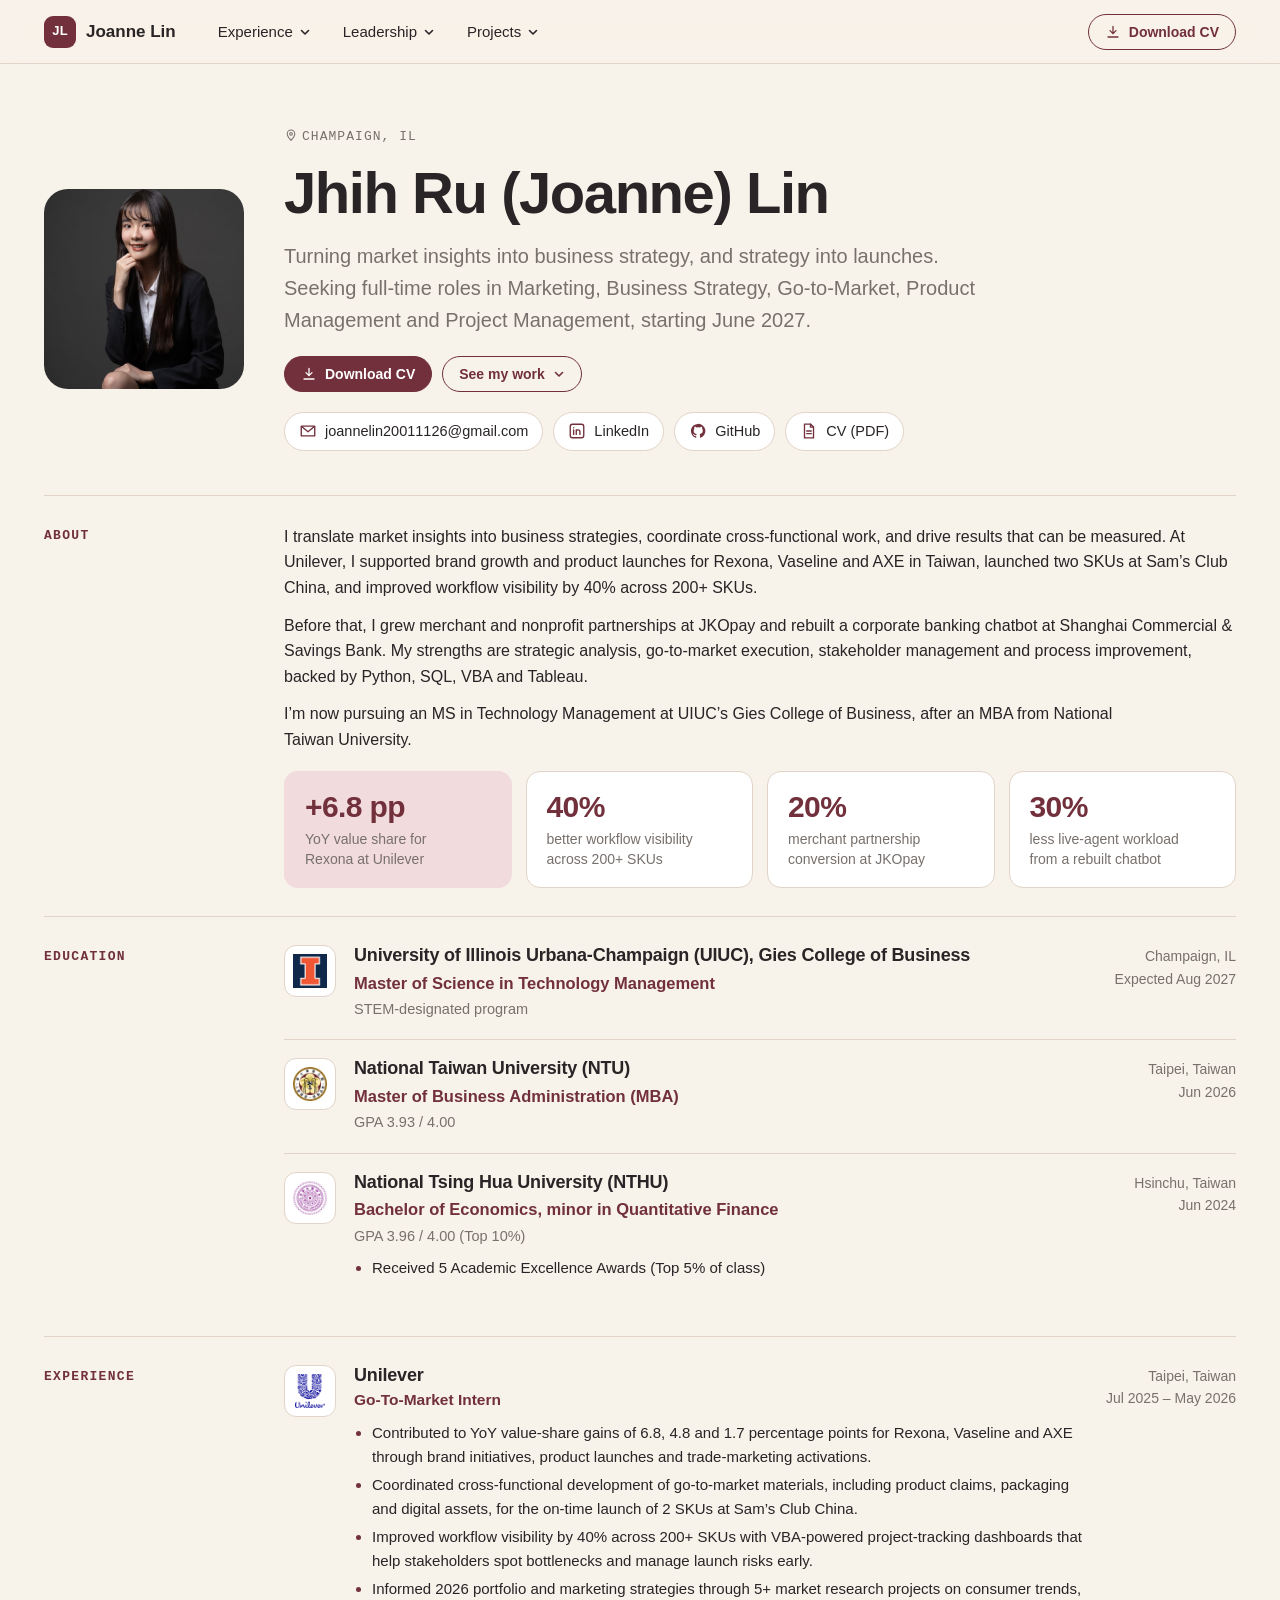
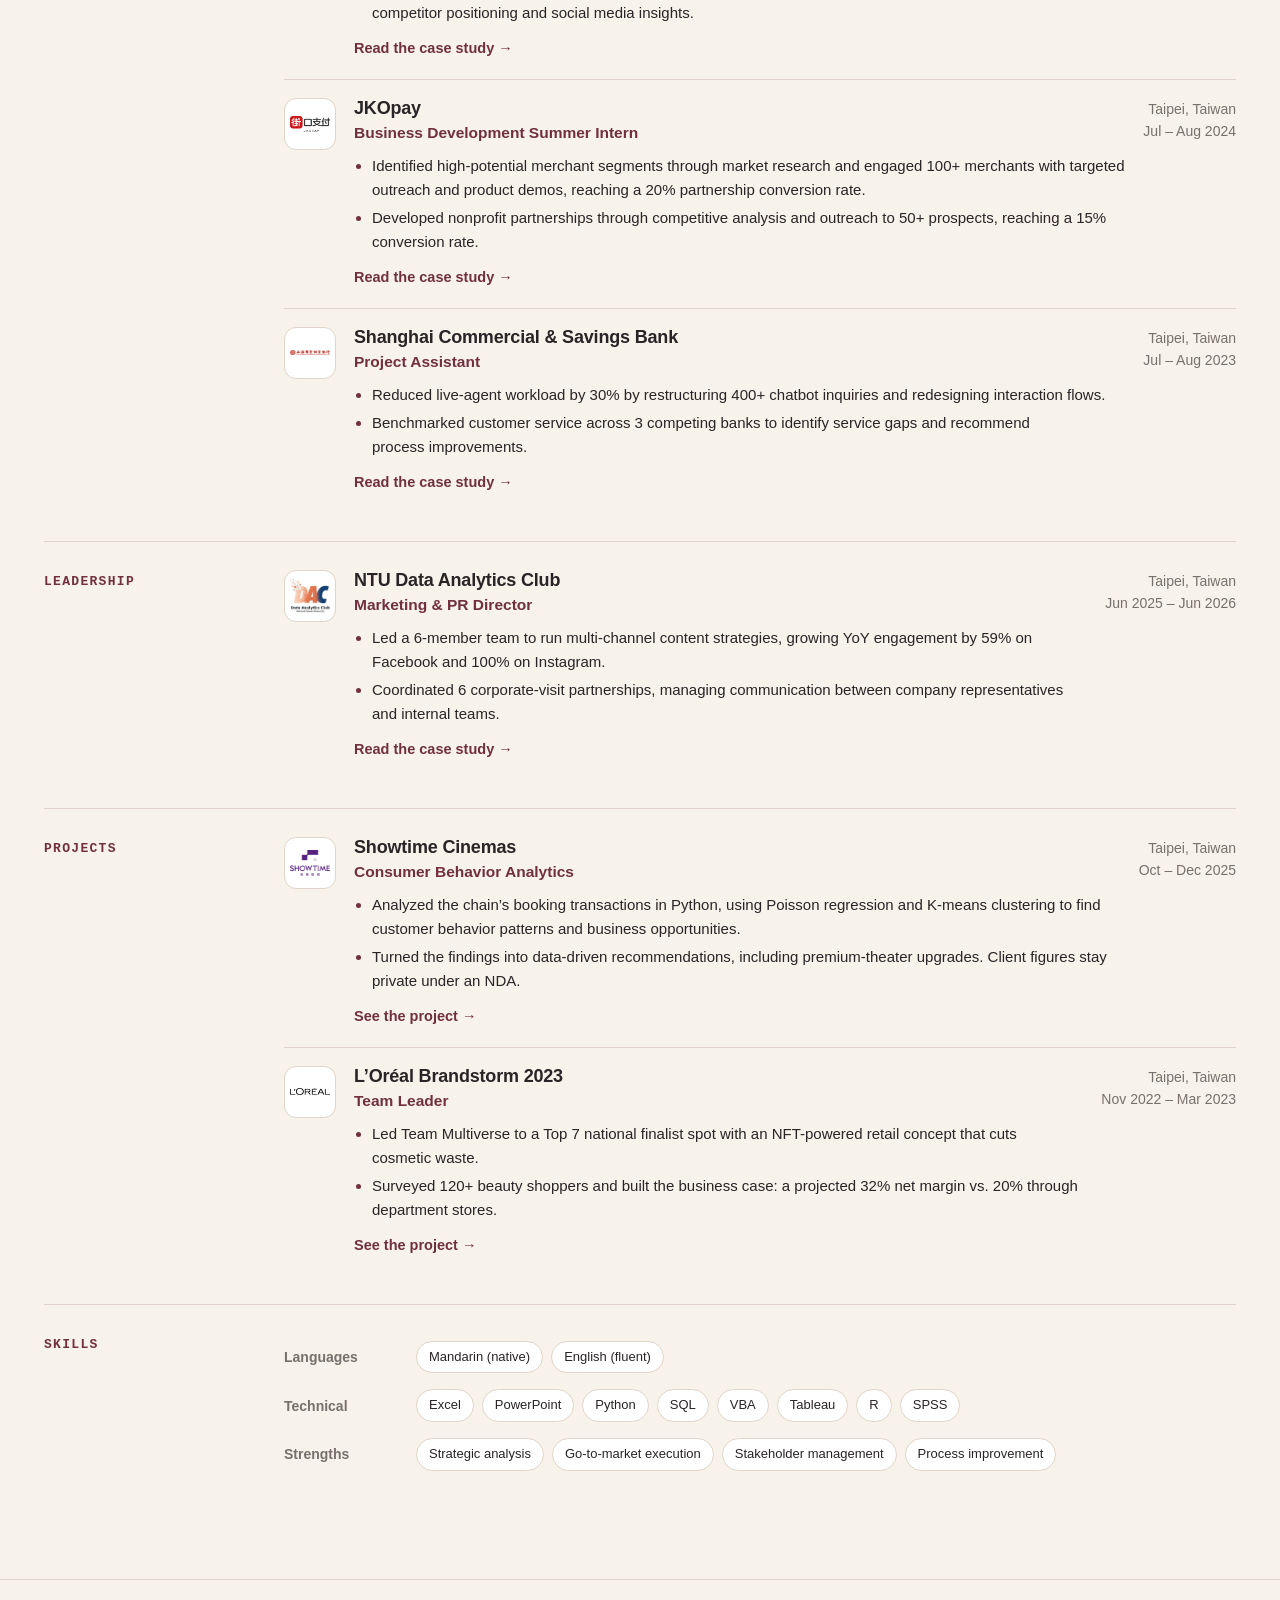
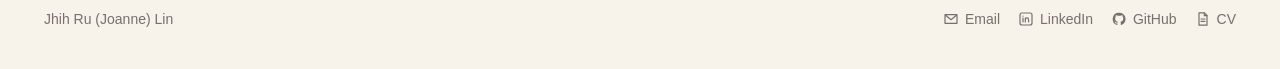
==== commit 3a0552e9: "Home: text from the new CV, contact icons, six-item work menu, aligned hero Also: larger degree line" ====
--- a/index.html
+++ b/index.html
@@ -1,18 +1,28 @@
 <!DOCTYPE html>
 <html lang="en"><head><meta charset="UTF-8"><meta name="viewport" content="width=device-width,initial-scale=1">
-<title>Jhih Ru (Joanne) Lin | Strategy, Marketing &amp; GTM</title><meta name="description" content="Portfolio of Jhih Ru (Joanne) Lin: go-to-market, marketing and consumer analytics.">
+<title>Jhih Ru (Joanne) Lin | Marketing, Strategy &amp; Go-to-Market</title><meta name="description" content="Portfolio of Jhih Ru (Joanne) Lin: marketing, business strategy, go-to-market and product management.">
 <link rel="stylesheet" href="style.css"><script>document.documentElement.className="js"</script></head><body>
-<header class="nav"><div class="wrap"><a class="brand" href="index.html"><span class="brand-mark">JL</span>Joanne Lin</a><nav class="menu" aria-label="Main"><div class="menu-item"><button class="menu-btn" aria-haspopup="true" aria-expanded="false">Experience<svg viewBox="0 0 12 12" aria-hidden="true"><path d="M2.5 4.5 6 8l3.5-3.5" fill="none" stroke="currentColor" stroke-width="1.6" stroke-linecap="round" stroke-linejoin="round"/></svg></button><div class="panel" role="menu"><a href="unilever.html"><span class="logo"><img src="images/unilever.png" alt=""></span><span><b>Unilever</b><small>Go-To-Market Intern · 2025–26</small></span></a><a href="jkopay.html"><span class="logo"><img src="images/jkopay.png" alt=""></span><span><b>JKOpay</b><small>Business Development Intern · 2024</small></span></a><a href="scsb.html"><span class="logo"><img src="images/scsb.png" alt=""></span><span><b>Shanghai Commercial &amp; Savings Bank</b><small>Project Assistant · 2023</small></span></a></div></div><div class="menu-item"><button class="menu-btn" aria-haspopup="true" aria-expanded="false">Leadership<svg viewBox="0 0 12 12" aria-hidden="true"><path d="M2.5 4.5 6 8l3.5-3.5" fill="none" stroke="currentColor" stroke-width="1.6" stroke-linecap="round" stroke-linejoin="round"/></svg></button><div class="panel" role="menu"><a href="leadership.html"><span class="logo"><img src="images/dac.png" alt=""></span><span><b>NTU Data Analytics Club</b><small>Marketing &amp; PR Director · 2025–26</small></span></a></div></div><div class="menu-item"><button class="menu-btn" aria-haspopup="true" aria-expanded="false">Projects<svg viewBox="0 0 12 12" aria-hidden="true"><path d="M2.5 4.5 6 8l3.5-3.5" fill="none" stroke="currentColor" stroke-width="1.6" stroke-linecap="round" stroke-linejoin="round"/></svg></button><div class="panel" role="menu"><a href="projects.html#showtime"><span class="logo"><img src="images/showtime.png" alt=""></span><span><b>Showtime Cinemas</b><small>Consumer analytics · 2025</small></span></a><a href="projects.html#loreal"><span class="logo"><img src="images/loreal.png" alt=""></span><span><b>L’Oréal Brandstorm</b><small>Team leader · Top 7 in Taiwan · 2023</small></span></a></div></div></nav><a class="btn nav-cta" href="cv.pdf">Download CV</a><button class="burger" aria-label="Menu" aria-expanded="false"><span></span><span></span><span></span></button></div></header>
+<svg width="0" height="0" style="position:absolute" aria-hidden="true">
+<symbol id="i-mail" viewBox="0 0 24 24"><path d="M3 5.5h18v13H3z" fill="none" stroke="currentColor" stroke-width="1.8" stroke-linejoin="round"/><path d="m3.5 6 8.5 7 8.5-7" fill="none" stroke="currentColor" stroke-width="1.8" stroke-linejoin="round"/></symbol>
+<symbol id="i-in" viewBox="0 0 24 24"><rect x="3" y="3" width="18" height="18" rx="3" fill="none" stroke="currentColor" stroke-width="1.8"/><path d="M7.5 10.5v6M7.5 7.6v.1M11 16.5v-6m0 2.6c0-1.6 1-2.7 2.5-2.7s2.4 1 2.4 2.7v3.4" fill="none" stroke="currentColor" stroke-width="1.8" stroke-linecap="round"/></symbol>
+<symbol id="i-gh" viewBox="0 0 24 24"><path d="M12 2.5a9.5 9.5 0 0 0-3 18.5c.5.1.6-.2.6-.5v-1.7c-2.6.6-3.2-1.2-3.2-1.2-.4-1.1-1-1.4-1-1.4-.9-.6.1-.6.1-.6 1 .1 1.5 1 1.5 1 .9 1.5 2.3 1.1 2.9.8.1-.6.3-1.1.6-1.3-2.1-.2-4.3-1-4.3-4.7 0-1 .4-1.9 1-2.6-.1-.2-.4-1.2.1-2.5 0 0 .8-.3 2.6 1a9 9 0 0 1 4.8 0c1.8-1.3 2.6-1 2.6-1 .5 1.3.2 2.3.1 2.5.6.7 1 1.6 1 2.6 0 3.7-2.2 4.5-4.3 4.7.3.3.6.9.6 1.8v2.6c0 .3.2.6.7.5A9.5 9.5 0 0 0 12 2.5z" fill="currentColor"/></symbol>
+<symbol id="i-cv" viewBox="0 0 24 24"><path d="M6 2.8h8l4 4v14.4H6z" fill="none" stroke="currentColor" stroke-width="1.8" stroke-linejoin="round"/><path d="M14 2.8v4h4M9 12h6M9 15.5h6" fill="none" stroke="currentColor" stroke-width="1.8" stroke-linecap="round"/></symbol>
+<symbol id="i-pin" viewBox="0 0 24 24"><path d="M12 21s-6.5-6.1-6.5-11a6.5 6.5 0 0 1 13 0c0 4.9-6.5 11-6.5 11z" fill="none" stroke="currentColor" stroke-width="1.8"/><circle cx="12" cy="10" r="2.3" fill="none" stroke="currentColor" stroke-width="1.8"/></symbol>
+<symbol id="i-dl" viewBox="0 0 24 24"><path d="M12 3.5v11m-4.5-4.5 4.5 4.5 4.5-4.5M4.5 19.5h15" fill="none" stroke="currentColor" stroke-width="1.9" stroke-linecap="round" stroke-linejoin="round"/></symbol>
+</svg>
+<header class="nav"><div class="wrap"><a class="brand" href="index.html"><span class="brand-mark">JL</span>Joanne Lin</a><nav class="menu" aria-label="Main"><div class="menu-item"><button class="menu-btn" aria-haspopup="true" aria-expanded="false">Experience<svg viewBox="0 0 12 12" aria-hidden="true"><path d="M2.5 4.5 6 8l3.5-3.5" fill="none" stroke="currentColor" stroke-width="1.6" stroke-linecap="round" stroke-linejoin="round"/></svg></button><div class="panel" role="menu"><a href="unilever.html"><span class="logo"><img src="images/unilever.png" alt=""></span><span><b>Unilever</b><small>Go-To-Market Intern · 2025–26</small></span></a><a href="jkopay.html"><span class="logo"><img src="images/jkopay.png" alt=""></span><span><b>JKOpay</b><small>Business Development Intern · 2024</small></span></a><a href="scsb.html"><span class="logo"><img src="images/scsb.png" alt=""></span><span><b>Shanghai Commercial &amp; Savings Bank</b><small>Project Assistant · 2023</small></span></a></div></div><div class="menu-item"><button class="menu-btn" aria-haspopup="true" aria-expanded="false">Leadership<svg viewBox="0 0 12 12" aria-hidden="true"><path d="M2.5 4.5 6 8l3.5-3.5" fill="none" stroke="currentColor" stroke-width="1.6" stroke-linecap="round" stroke-linejoin="round"/></svg></button><div class="panel" role="menu"><a href="leadership.html"><span class="logo"><img src="images/dac.png" alt=""></span><span><b>NTU Data Analytics Club</b><small>Marketing &amp; PR Director · 2025–26</small></span></a></div></div><div class="menu-item"><button class="menu-btn" aria-haspopup="true" aria-expanded="false">Projects<svg viewBox="0 0 12 12" aria-hidden="true"><path d="M2.5 4.5 6 8l3.5-3.5" fill="none" stroke="currentColor" stroke-width="1.6" stroke-linecap="round" stroke-linejoin="round"/></svg></button><div class="panel" role="menu"><a href="projects.html#showtime"><span class="logo"><img src="images/showtime.png" alt=""></span><span><b>Showtime Cinemas</b><small>Consumer analytics · 2025</small></span></a><a href="projects.html#loreal"><span class="logo"><img src="images/loreal.png" alt=""></span><span><b>L’Oréal Brandstorm</b><small>Team leader · Top 7 in Taiwan · 2023</small></span></a></div></div></nav><a class="btn nav-cta" href="cv.pdf"><svg class="ic" aria-hidden="true"><use href="#i-dl"/></svg>Download CV</a><button class="burger" aria-label="Menu" aria-expanded="false"><span></span><span></span><span></span></button></div></header>
 <section class="wrap hero">
 <img class="photo" src="images/photo.jpg" alt="Portrait of Jhih Ru (Joanne) Lin">
-<div><div class="crumb">Portfolio</div><h1>Jhih Ru (Joanne) Lin</h1>
-<p class="tagline">Seeking full-time analytical roles in Strategy, Marketing, Growth and Go-to-Market. I turn market and customer data into decisions, then carry them through to launch.</p>
-<div style="display:flex;gap:10px;flex-wrap:wrap"><a class="btn solid" href="cv.pdf">Download CV</a><a class="btn" href="unilever.html">See my work</a></div>
-<div class="contact"><span>Champaign, IL</span><a href="mailto:joannelin20011126@gmail.com">joannelin20011126@gmail.com</a>
-<a href="https://www.linkedin.com/in/joannelin1126/">LinkedIn</a><a href="https://github.com/joannelin1126">GitHub</a></div></div></section><div class="wrap" style="padding-bottom:72px"><div class="sec"><h2>About</h2><div>
-<p>I’m a data-driven business professional who turns market and customer insights into strategies that drive growth. Across consumer goods, fintech and banking, I’ve worked on product launches, market strategy, business development and analytics projects, and I like taking an idea from the numbers all the way to execution with cross-functional teams.</p>
-<p>I’m pursuing an MS in Technology Management at UIUC (Gies College of Business), building at the intersection of data, strategy and execution.</p>
-<div style="margin-top:18px"><div class="kpis"><div class="kpi"><b>+6.8 pp</b><span>Rexona YoY value share in personal-care stores (Unilever)</span></div><div class="kpi"><b>40%</b><span>better workflow visibility across 200+ SKUs (Unilever)</span></div><div class="kpi"><b>29</b><span>merchant wins in two pilot markets (JKOpay)</span></div><div class="kpi"><b>+738%</b><span>Instagram followers YoY (NTU Data Analytics Club)</span></div></div></div></div></div><div class="sec"><h2>Experience</h2><div><div class="xp"><span class="lg"><img src="images/unilever.png" alt=""></span><div><h3>Unilever · Go-To-Market Intern</h3><div class="note" style="margin:2px 0 0">Taipei, Taiwan</div><ul><li>Contributed to YoY value-share gains of 6.8, 4.8 and 1.7 pp for Rexona, Vaseline and AXE through rebranding, launches and trade-marketing activations.</li><li>Delivered 2 new SKUs on time at Sam’s Club China: competitor benchmark, claims, packaging and app page.</li><li>Built a VBA-powered PIF tracker for 200+ SKUs, improving workflow visibility by 40%.</li></ul><a class="more" href="unilever.html">Read the case study →</a></div><div class="when">Jul 2025 – May 2026</div></div><div class="xp"><span class="lg"><img src="images/jkopay.png" alt=""></span><div><h3>JKOpay · Business Development Summer Intern</h3><div class="note" style="margin:2px 0 0">Taipei, Taiwan</div><ul><li>Won 29 merchants in two pilot traditional markets; stalls accepting JKOpay in Taishan rose from 20% to 31%.</li><li>Benchmarked JKOpay’s nonprofit partners against LINE Pay’s and shortlisted 59 nonprofits in gap causes.</li></ul><a class="more" href="jkopay.html">Read the case study →</a></div><div class="when">Jul – Aug 2024</div></div><div class="xp"><span class="lg"><img src="images/scsb.png" alt=""></span><div><h3>Shanghai Commercial &amp; Savings Bank · Project Assistant</h3><div class="note" style="margin:2px 0 0">Taipei, Taiwan</div><ul><li>Grew the corporate chatbot’s knowledge base from 243 to 415 Q&amp;A entries, linking 234 follow-up questions to 145 parent topics.</li><li>Benchmarked two leading banks’ chatbots and recommended 5 fixes.</li></ul><a class="more" href="scsb.html">Read the case study →</a></div><div class="when">Jul – Aug 2023</div></div></div></div><div class="sec"><h2>Leadership</h2><div><div class="xp"><span class="lg"><img src="images/dac.png" alt=""></span><div><h3>NTU Data Analytics Club · Marketing &amp; PR Director</h3><div class="note" style="margin:2px 0 0">Taipei, Taiwan</div><ul><li>Led a 6-member team; YoY interactions grew 59% on Facebook and 100% on Instagram, with followers up 19% and 738%.</li><li>Coordinated corporate visits with Unilever, Deloitte, SinoPac, Shopee and Hotai.</li></ul><a class="more" href="leadership.html">Read the case study →</a></div><div class="when">Jun 2025 – Jun 2026</div></div></div></div><div class="sec"><h2>Projects</h2><div><div class="xp"><span class="lg"><img src="images/showtime.png" alt=""></span><div><h3>Showtime Cinemas · Consumer Behavior Analytics</h3><div class="note" style="margin:2px 0 0">Taipei, Taiwan · team of 7</div><ul><li>Cleaned the chain’s booking data in Python and used K-means and Poisson regression to find what drives anime box office.</li><li>Turned the findings into 3 strategy directions. Client data stays private under an NDA.</li></ul><a class="more" href="projects.html#showtime">See the project →</a></div><div class="when">2025</div></div><div class="xp"><span class="lg"><img src="images/loreal.png" alt=""></span><div><h3>L’Oréal Brandstorm 2023 · Team Leader</h3><div class="note" style="margin:2px 0 0">Taipei, Taiwan</div><ul><li>Led Team Multiverse to a Top 7 national finalist spot with an NFT idea to cut cosmetic waste.</li><li>Built the business case: 32% projected net margin vs. 20% through department stores.</li></ul><a class="more" href="projects.html#loreal">See the project →</a></div><div class="when">Nov 2022 – Mar 2023</div></div></div></div><div class="sec"><h2>Education</h2><div><div class="xp"><span class="lg"><img src="images/uiuc.png" alt=""></span><div><h3>University of Illinois Urbana-Champaign, Gies College of Business</h3><div class="note" style="margin:2px 0 0">MS in Technology Management (STEM-designated)</div></div><div class="when">Champaign, IL<br>Expected Aug 2027</div></div><div class="xp"><span class="lg"><img src="images/ntu.png" alt=""></span><div><h3>National Taiwan University</h3><div class="note" style="margin:2px 0 0">MBA · GPA 3.93/4.00</div></div><div class="when">Taipei, Taiwan<br>Jun 2026</div></div><div class="xp"><span class="lg"><img src="images/nthu.png" alt=""></span><div><h3>National Tsing Hua University</h3><div class="note" style="margin:2px 0 0">Bachelor of Economics, minor in Quantitative Finance · GPA 3.96/4.00 (Top 10%)</div><ul><li>5 Academic Excellence Awards (Top 5% of class)</li></ul></div><div class="when">Hsinchu, Taiwan<br>Jun 2024</div></div></div></div><div class="sec"><h2>Skills</h2><div><div class="skillrow"><b>Languages</b><div class="chips"><span class="chip line">Mandarin (native)</span><span class="chip line">English (fluent)</span></div></div><div class="skillrow"><b>Tools</b><div class="chips"><span class="chip line">Excel</span><span class="chip line">SPSS</span><span class="chip line">Tableau</span><span class="chip line">SQL</span><span class="chip line">PowerPoint</span></div></div><div class="skillrow"><b>Programming</b><div class="chips"><span class="chip line">VBA</span><span class="chip line">Python</span><span class="chip line">R</span></div></div></div></div></div>
-<footer class="foot"><div class="wrap"><span>Jhih Ru (Joanne) Lin</span><span><a href="mailto:joannelin20011126@gmail.com">Email</a> · <a href="https://www.linkedin.com/in/joannelin1126/">LinkedIn</a> · <a href="https://github.com/joannelin1126">GitHub</a> · <a href="cv.pdf">CV</a></span></div></footer>
+<div><div class="crumb"><svg class="ic" style="width:14px;height:14px;vertical-align:-2px;margin-right:4px" aria-hidden="true"><use href="#i-pin"/></svg>Champaign, IL</div><h1>Jhih Ru (Joanne) Lin</h1>
+<p class="tagline">Turning market insights into business strategy, and strategy into launches. Seeking full-time roles in Marketing, Business Strategy, Go-to-Market, Product Management and Project Management, starting June 2027.</p>
+<div style="display:flex;gap:10px;flex-wrap:wrap;align-items:center"><a class="btn solid" href="cv.pdf"><svg class="ic" aria-hidden="true"><use href="#i-dl"/></svg>Download CV</a>
+<div class="dd"><button class="btn" aria-haspopup="true" aria-expanded="false">See my work<svg class="chev" viewBox="0 0 12 12" aria-hidden="true"><path d="M2.5 4.5 6 8l3.5-3.5" fill="none" stroke="currentColor" stroke-width="1.6" stroke-linecap="round" stroke-linejoin="round"/></svg></button>
+<div class="panel" role="menu"><div class="panel-g">Experience</div><a href="unilever.html"><span class="logo"><img src="images/unilever.png" alt=""></span><span><b>Unilever</b><small>Go-To-Market Intern · 2025–26</small></span></a><a href="jkopay.html"><span class="logo"><img src="images/jkopay.png" alt=""></span><span><b>JKOpay</b><small>Business Development Intern · 2024</small></span></a><a href="scsb.html"><span class="logo"><img src="images/scsb.png" alt=""></span><span><b>Shanghai Commercial &amp; Savings Bank</b><small>Project Assistant · 2023</small></span></a><div class="panel-g">Leadership</div><a href="leadership.html"><span class="logo"><img src="images/dac.png" alt=""></span><span><b>NTU Data Analytics Club</b><small>Marketing &amp; PR Director · 2025–26</small></span></a><div class="panel-g">Projects</div><a href="projects.html#showtime"><span class="logo"><img src="images/showtime.png" alt=""></span><span><b>Showtime Cinemas</b><small>Consumer analytics · 2025</small></span></a><a href="projects.html#loreal"><span class="logo"><img src="images/loreal.png" alt=""></span><span><b>L’Oréal Brandstorm</b><small>Team leader · Top 7 in Taiwan · 2023</small></span></a></div></div></div>
+<div class="contact-row"><a href="mailto:joannelin20011126@gmail.com"><svg class="ic" aria-hidden="true"><use href="#i-mail"/></svg>joannelin20011126@gmail.com</a><a href="https://www.linkedin.com/in/joannelin1126/"><svg class="ic" aria-hidden="true"><use href="#i-in"/></svg>LinkedIn</a><a href="https://github.com/joannelin1126"><svg class="ic" aria-hidden="true"><use href="#i-gh"/></svg>GitHub</a><a href="cv.pdf"><svg class="ic" aria-hidden="true"><use href="#i-cv"/></svg>CV (PDF)</a></div></div></section><div class="wrap" style="padding-bottom:72px"><div class="sec"><h2>About</h2><div>
+<p>I translate market insights into business strategies, coordinate cross-functional work, and drive results that can be measured. At Unilever, I supported brand growth and product launches for Rexona, Vaseline and AXE in Taiwan, launched two SKUs at Sam’s Club China, and improved workflow visibility by 40% across 200+ SKUs.</p>
+<p>Before that, I grew merchant and nonprofit partnerships at JKOpay and rebuilt a corporate banking chatbot at Shanghai Commercial &amp; Savings Bank. My strengths are strategic analysis, go-to-market execution, stakeholder management and process improvement, backed by Python, SQL, VBA and Tableau.</p>
+<p>I’m now pursuing an MS in Technology Management at UIUC’s Gies College of Business, after an MBA from National Taiwan University.</p>
+<div style="margin-top:18px"><div class="kpis"><div class="kpi"><b>+6.8 pp</b><span>YoY value share for Rexona at Unilever</span></div><div class="kpi"><b>40%</b><span>better workflow visibility across 200+ SKUs</span></div><div class="kpi"><b>20%</b><span>merchant partnership conversion at JKOpay</span></div><div class="kpi"><b>30%</b><span>less live-agent workload from a rebuilt chatbot</span></div></div></div></div></div><div class="sec"><h2>Education</h2><div><div class="xp"><span class="lg"><img src="images/uiuc.png" alt=""></span><div><h3>University of Illinois Urbana-Champaign (UIUC), Gies College of Business</h3><span class="deg">Master of Science in Technology Management</span><span class=gpa>STEM-designated program</span></div><div class="when">Champaign, IL<br>Expected Aug 2027</div></div><div class="xp"><span class="lg"><img src="images/ntu.png" alt=""></span><div><h3>National Taiwan University (NTU)</h3><span class="deg">Master of Business Administration (MBA)</span><span class=gpa>GPA 3.93 / 4.00</span></div><div class="when">Taipei, Taiwan<br>Jun 2026</div></div><div class="xp"><span class="lg"><img src="images/nthu.png" alt=""></span><div><h3>National Tsing Hua University (NTHU)</h3><span class="deg">Bachelor of Economics, minor in Quantitative Finance</span><span class=gpa>GPA 3.96 / 4.00 (Top 10%)</span><ul><li>Received 5 Academic Excellence Awards (Top 5% of class)</li></ul></div><div class="when">Hsinchu, Taiwan<br>Jun 2024</div></div></div></div><div class="sec"><h2>Experience</h2><div><div class="xp"><span class="lg"><img src="images/unilever.png" alt=""></span><div><h3>Unilever</h3><div class="role-line">Go-To-Market Intern</div><ul><li>Contributed to YoY value-share gains of 6.8, 4.8 and 1.7 percentage points for Rexona, Vaseline and AXE through brand initiatives, product launches and trade-marketing activations.</li><li>Coordinated cross-functional development of go-to-market materials, including product claims, packaging and digital assets, for the on-time launch of 2 SKUs at Sam’s Club China.</li><li>Improved workflow visibility by 40% across 200+ SKUs with VBA-powered project-tracking dashboards that help stakeholders spot bottlenecks and manage launch risks early.</li><li>Informed 2026 portfolio and marketing strategies through 5+ market research projects on consumer trends, competitor positioning and social media insights.</li></ul><a class="more" href="unilever.html">Read the case study →</a></div><div class="when">Taipei, Taiwan<br>Jul 2025 – May 2026</div></div><div class="xp"><span class="lg"><img src="images/jkopay.png" alt=""></span><div><h3>JKOpay</h3><div class="role-line">Business Development Summer Intern</div><ul><li>Identified high-potential merchant segments through market research and engaged 100+ merchants with targeted outreach and product demos, reaching a 20% partnership conversion rate.</li><li>Developed nonprofit partnerships through competitive analysis and outreach to 50+ prospects, reaching a 15% conversion rate.</li></ul><a class="more" href="jkopay.html">Read the case study →</a></div><div class="when">Taipei, Taiwan<br>Jul – Aug 2024</div></div><div class="xp"><span class="lg"><img src="images/scsb.png" alt=""></span><div><h3>Shanghai Commercial &amp; Savings Bank</h3><div class="role-line">Project Assistant</div><ul><li>Reduced live-agent workload by 30% by restructuring 400+ chatbot inquiries and redesigning interaction flows.</li><li>Benchmarked customer service across 3 competing banks to identify service gaps and recommend process improvements.</li></ul><a class="more" href="scsb.html">Read the case study →</a></div><div class="when">Taipei, Taiwan<br>Jul – Aug 2023</div></div></div></div><div class="sec"><h2>Leadership</h2><div><div class="xp"><span class="lg"><img src="images/dac.png" alt=""></span><div><h3>NTU Data Analytics Club</h3><div class="role-line">Marketing &amp; PR Director</div><ul><li>Led a 6-member team to run multi-channel content strategies, growing YoY engagement by 59% on Facebook and 100% on Instagram.</li><li>Coordinated 6 corporate-visit partnerships, managing communication between company representatives and internal teams.</li></ul><a class="more" href="leadership.html">Read the case study →</a></div><div class="when">Taipei, Taiwan<br>Jun 2025 – Jun 2026</div></div></div></div><div class="sec"><h2>Projects</h2><div><div class="xp"><span class="lg"><img src="images/showtime.png" alt=""></span><div><h3>Showtime Cinemas</h3><div class="role-line">Consumer Behavior Analytics</div><ul><li>Analyzed the chain’s booking transactions in Python, using Poisson regression and K-means clustering to find customer behavior patterns and business opportunities.</li><li>Turned the findings into data-driven recommendations, including premium-theater upgrades. Client figures stay private under an NDA.</li></ul><a class="more" href="projects.html#showtime">See the project →</a></div><div class="when">Taipei, Taiwan<br>Oct – Dec 2025</div></div><div class="xp"><span class="lg"><img src="images/loreal.png" alt=""></span><div><h3>L’Oréal Brandstorm 2023</h3><div class="role-line">Team Leader</div><ul><li>Led Team Multiverse to a Top 7 national finalist spot with an NFT-powered retail concept that cuts cosmetic waste.</li><li>Surveyed 120+ beauty shoppers and built the business case: a projected 32% net margin vs. 20% through department stores.</li></ul><a class="more" href="projects.html#loreal">See the project →</a></div><div class="when">Taipei, Taiwan<br>Nov 2022 – Mar 2023</div></div></div></div><div class="sec"><h2>Skills</h2><div><div class="skillrow"><b>Languages</b><div class="chips"><span class="chip line">Mandarin (native)</span><span class="chip line">English (fluent)</span></div></div><div class="skillrow"><b>Technical</b><div class="chips"><span class="chip line">Excel</span><span class="chip line">PowerPoint</span><span class="chip line">Python</span><span class="chip line">SQL</span><span class="chip line">VBA</span><span class="chip line">Tableau</span><span class="chip line">R</span><span class="chip line">SPSS</span></div></div><div class="skillrow"><b>Strengths</b><div class="chips"><span class="chip line">Strategic analysis</span><span class="chip line">Go-to-market execution</span><span class="chip line">Stakeholder management</span><span class="chip line">Process improvement</span></div></div></div></div></div>
+<footer class="foot"><div class="wrap"><span>Jhih Ru (Joanne) Lin</span><span class="links"><a href="mailto:joannelin20011126@gmail.com" aria-label="Email"><svg class="ic" aria-hidden="true"><use href="#i-mail"/></svg><span>Email</span></a><a href="https://www.linkedin.com/in/joannelin1126/" aria-label="LinkedIn"><svg class="ic" aria-hidden="true"><use href="#i-in"/></svg><span>LinkedIn</span></a><a href="https://github.com/joannelin1126" aria-label="GitHub"><svg class="ic" aria-hidden="true"><use href="#i-gh"/></svg><span>GitHub</span></a><a href="cv.pdf" aria-label="CV"><svg class="ic" aria-hidden="true"><use href="#i-cv"/></svg><span>CV</span></a></span></div></footer>
 <script src="main.js"></script>
 </body></html>
--- a/style.css
+++ b/style.css
@@ -10,6 +10,9 @@
 * { box-sizing: border-box; }
 html { scroll-behavior: smooth; scroll-padding-top: calc(var(--nav) + 24px); }
 body { margin: 0; background: var(--bg); color: var(--ink); font: 16px/1.6 var(--sans); -webkit-font-smoothing: antialiased; }
+p, li, .steps span, .nlist span, .skill span { text-wrap: pretty; }
+h1, h2, h3, h4, .habit p, .callout, .claim b, .kpi span { text-wrap: balance; }
+.ic { width: 18px; height: 18px; flex: none; }
 img { max-width: 100%; display: block; }
 a { color: inherit; }
 h1, h2, h3, h4 { margin: 0; line-height: 1.2; letter-spacing: -0.01em; }
@@ -231,8 +234,9 @@
 .skill .proof { flex: none; min-width: 96px; text-align: center; background: var(--pink); border-radius: 10px; padding: 8px 10px; color: var(--wine); }
 .skill .proof strong { display: block; font-size: 19px; line-height: 1.2; }
 .skill .proof small { font-size: 11.5px; }
-.habit { display: flex; gap: 18px; align-items: center; background: var(--wine); color: #fff; border-radius: var(--r); padding: 20px 26px; font-size: 18px; font-weight: 650; }
-.habit em { font: 600 12px var(--mono); letter-spacing: .12em; text-transform: uppercase; color: var(--pink); font-style: normal; flex: none; }
+.habit { background: var(--wine); color: #fff; border-radius: var(--r); padding: 20px 26px; }
+.habit em { display: block; font: 600 12px var(--mono); letter-spacing: .12em; text-transform: uppercase; color: var(--pink); font-style: normal; margin-bottom: 6px; }
+.habit p { margin: 0; font-size: 19px; font-weight: 650; line-height: 1.45; }
 .role { font-size: 17px; color: var(--mute); margin-bottom: 20px; }
 
 /* segmented control (filters) */
@@ -246,8 +250,8 @@
 .donut::after { content: ""; width: 58%; height: 58%; background: var(--surface); border-radius: 50%; }
 
 /* home */
-.hero { display: grid; grid-template-columns: 220px 1fr; gap: 40px; align-items: center; padding: 64px 0 40px; }
-.hero img.photo { width: 220px; height: 220px; border-radius: 24px; object-fit: cover; }
+.hero { display: grid; grid-template-columns: 200px minmax(0, 1fr); gap: 40px; align-items: center; padding: 64px 24px 44px; }
+.hero img.photo { width: 200px; height: 200px; border-radius: 24px; object-fit: cover; }
 .hero h1 { font-size: clamp(36px, 5vw, 58px); font-weight: 650; letter-spacing: -0.025em; }
 .hero .tagline { font-size: 20px; color: var(--mute); margin: 12px 0 20px; max-width: 720px; }
 .hero .contact { display: flex; flex-wrap: wrap; gap: 10px 18px; margin-top: 18px; font-size: 14.5px; color: var(--mute); }
@@ -270,7 +274,24 @@
 
 .foot { border-top: 1px solid var(--line); padding: 28px 0 40px; color: var(--mute); font-size: 14px; }
 .foot .wrap { display: flex; flex-wrap: wrap; gap: 12px 24px; justify-content: space-between; }
-.foot a { text-decoration: none; } .foot a:hover { color: var(--wine); }
+.foot .links { display: flex; flex-wrap: wrap; gap: 6px 18px; }
+.foot a { text-decoration: none; display: inline-flex; align-items: center; gap: 6px; } .foot a:hover { color: var(--wine); }
+.foot .ic { width: 16px; height: 16px; }
+.btn .ic { width: 16px; height: 16px; }
+.contact-row { display: flex; flex-wrap: wrap; gap: 10px; margin-top: 20px; }
+.contact-row a, .contact-row span { display: inline-flex; align-items: center; gap: 8px; padding: 7px 14px; border-radius: 999px; background: var(--surface);
+  border: 1px solid var(--line); text-decoration: none; font-size: 14.5px; color: var(--ink); transition: border-color .15s, color .15s; }
+.contact-row a:hover { border-color: var(--wine); color: var(--wine); }
+.contact-row .ic { color: var(--wine); }
+.dd { position: relative; display: inline-block; }
+.dd .btn svg.chev { width: 12px; height: 12px; transition: transform .2s; }
+.dd:hover .btn svg.chev, .dd.open .btn svg.chev { transform: rotate(180deg); }
+.dd .panel { min-width: 360px; z-index: 40; }
+.dd:hover .panel, .dd.open .panel, .dd:focus-within .panel { opacity: 1; visibility: visible; transform: none; }
+.panel-g { font: 600 11px var(--mono); letter-spacing: .1em; text-transform: uppercase; color: var(--mute); padding: 10px 12px 4px; }
+.panel-g:first-child { padding-top: 4px; }
+.deg { display: block; font-size: 16.5px; font-weight: 600; color: var(--wine); margin-top: 3px; }
+.gpa { display: block; font-size: 14.5px; color: var(--mute); margin-top: 2px; }
 
 /* ---------- responsive ---------- */
 @media (max-width: 1080px) {
@@ -301,12 +322,13 @@
   .matrix .ax { display: none; }
   .hero { grid-template-columns: minmax(0, 1fr); gap: 24px; padding-top: 40px; }
   .hero img.photo { width: 140px; height: 140px; }
+  .dd .panel { min-width: 0; width: min(360px, calc(100vw - 40px)); }
   .sec { grid-template-columns: minmax(0, 1fr); gap: 16px; }
   .xp { grid-template-columns: 44px 1fr; }
   .xp .when { grid-column: 2; text-align: left; order: -1; }
   .flow { flex-direction: column; }
   .flow li, .flow li:first-child { clip-path: none; border-radius: 10px; padding: 12px 16px; }
-  .habit { flex-direction: column; align-items: flex-start; gap: 6px; font-size: 16.5px; }
+  .habit p { font-size: 17px; }
   .bar { --lw: 92px; font-size: 14px; }
 }
 @media (max-width: 520px) {
@@ -315,3 +337,4 @@
   .card { padding: 18px; }
   .kpi b { font-size: 26px; }
 }
+.role-line { font-size: 15.5px; font-weight: 600; color: var(--wine); margin-top: 2px; }
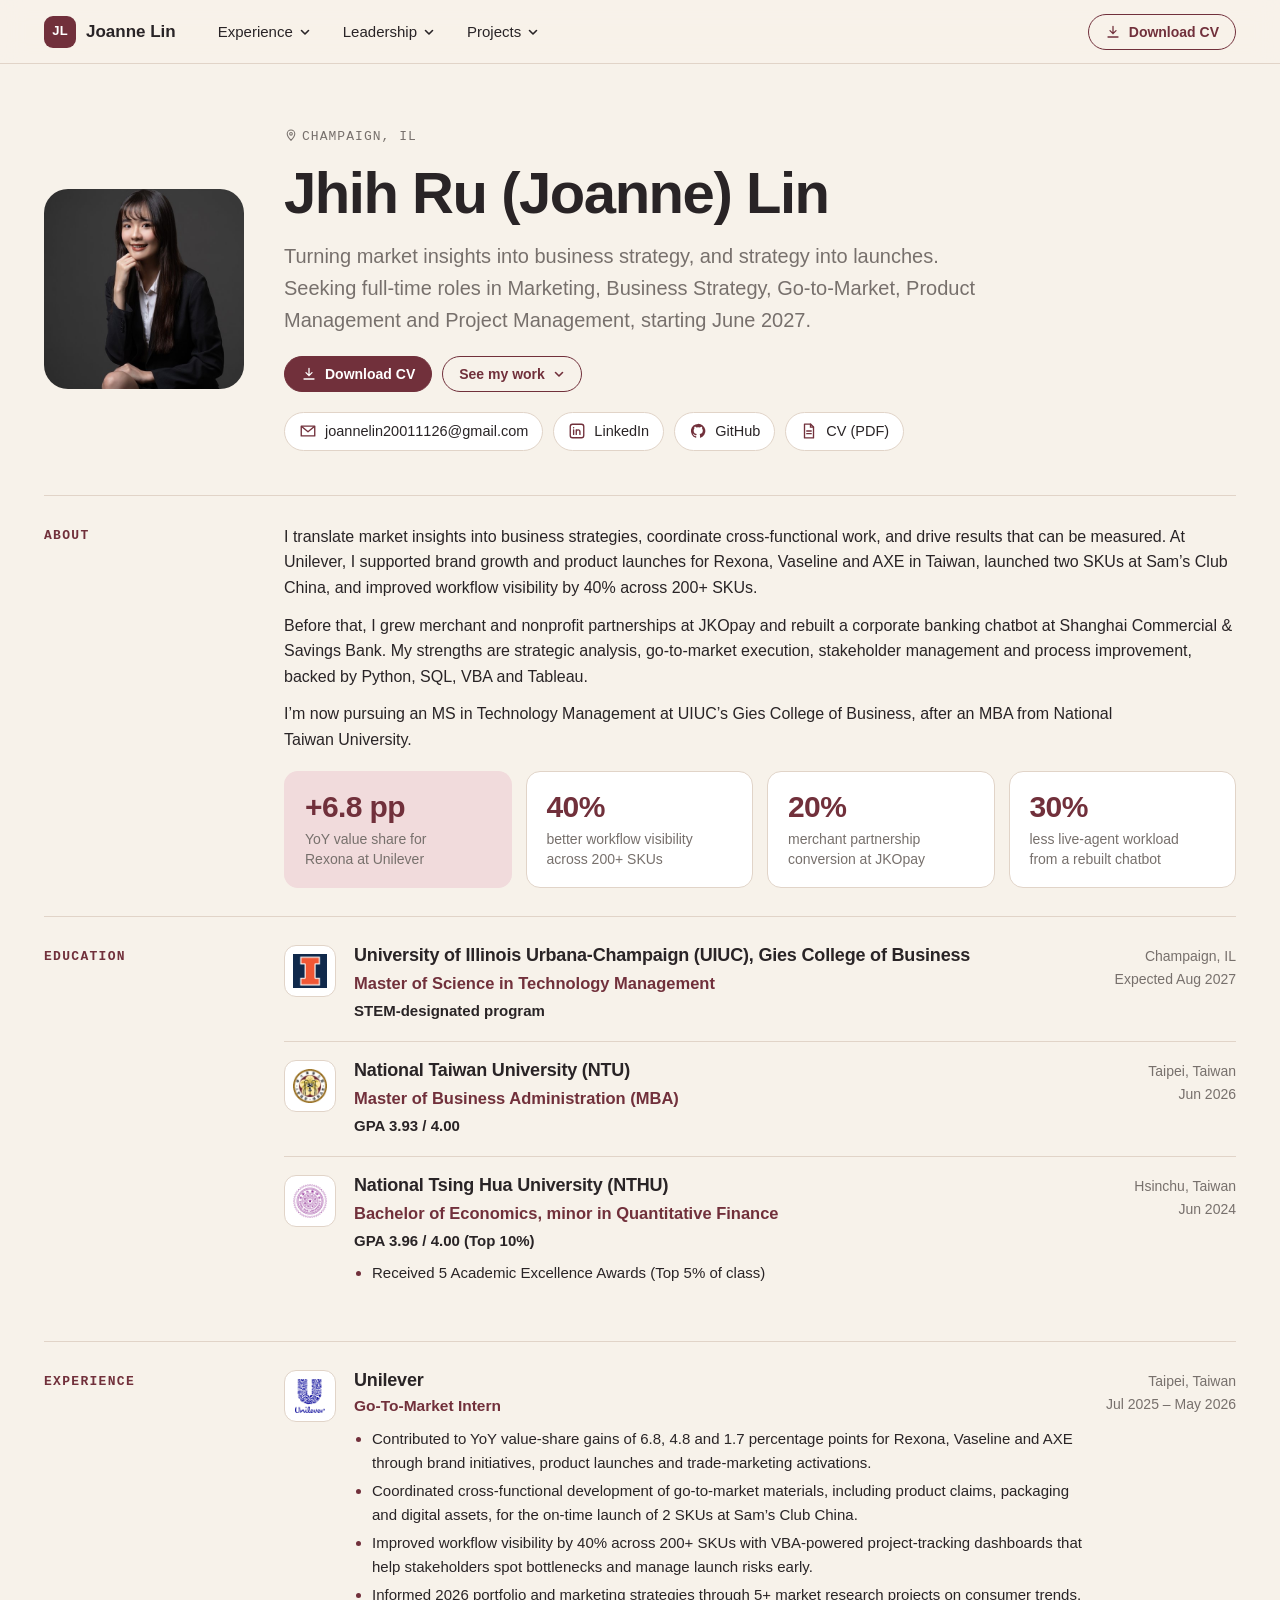
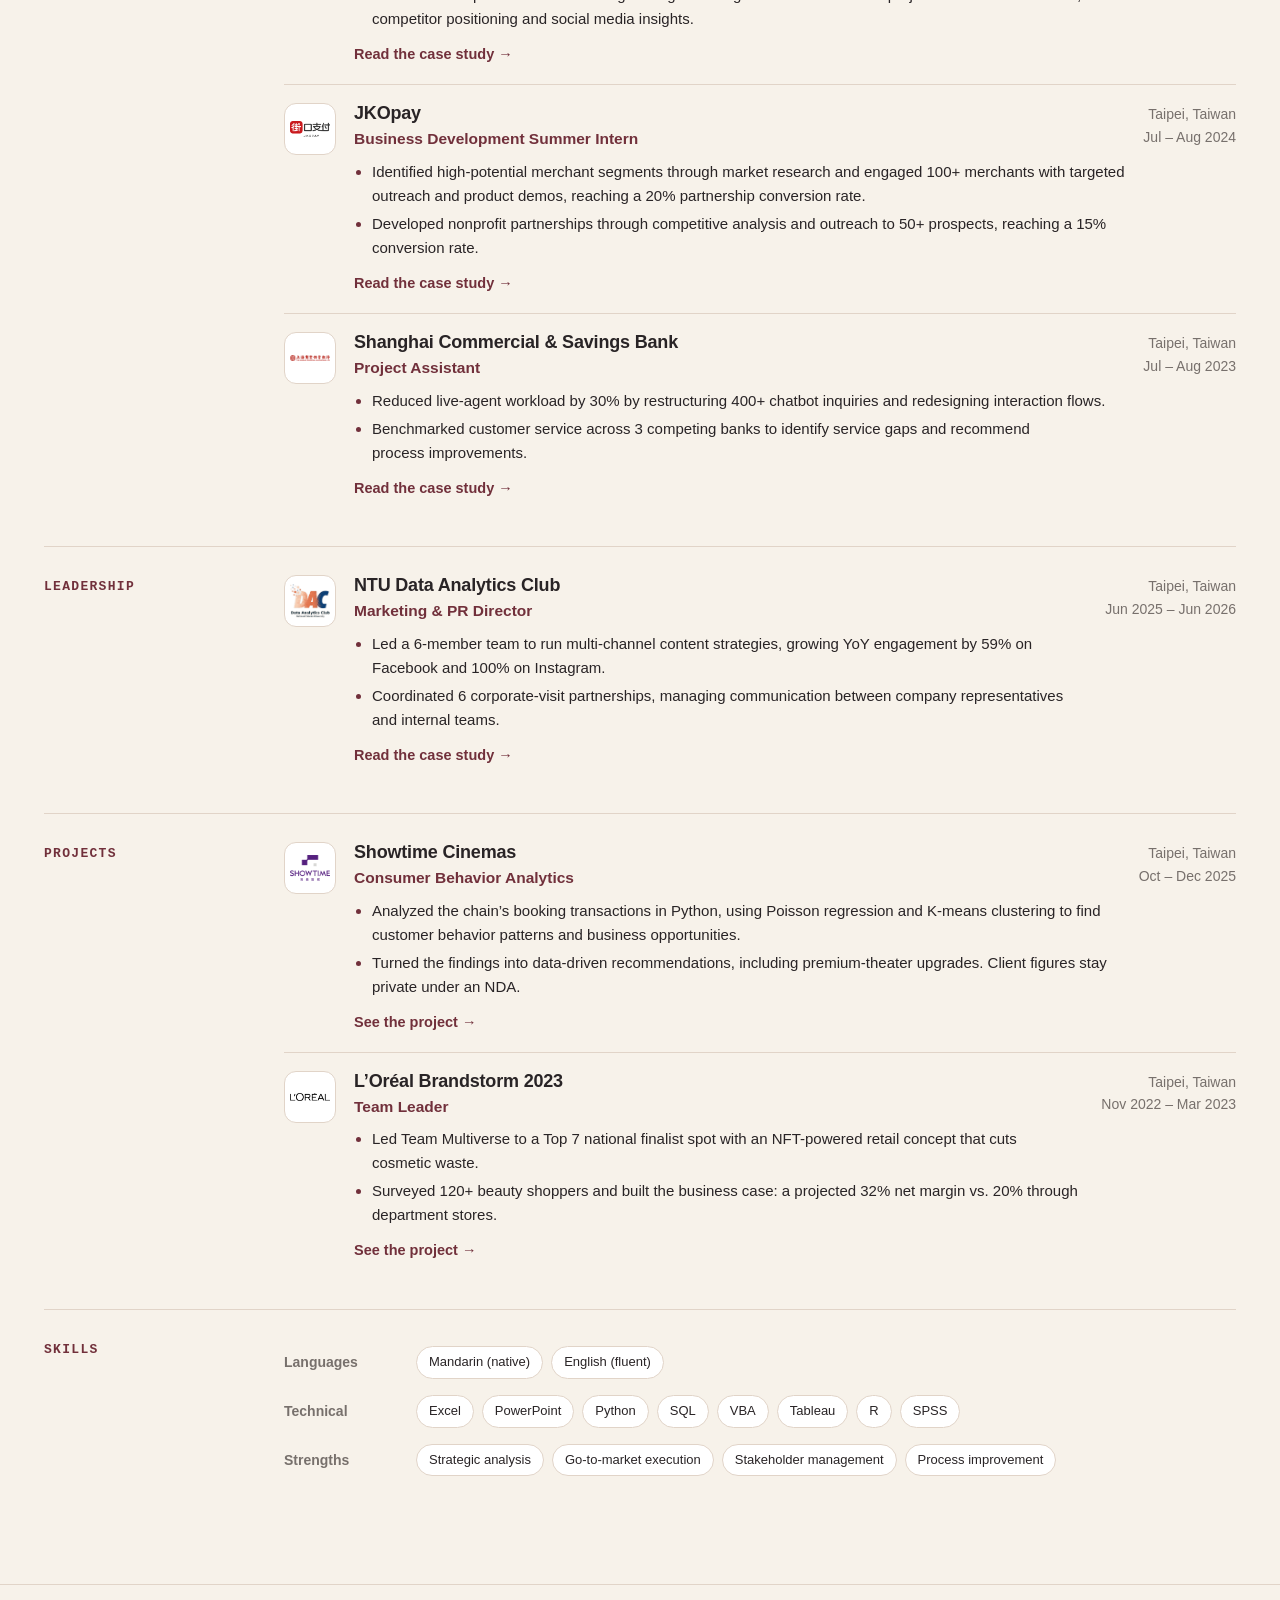
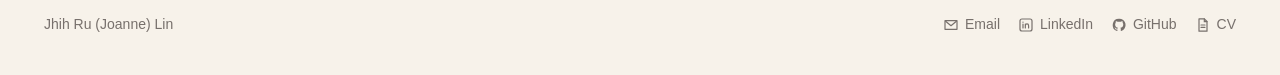
==== commit 6e4f4d08: "Fix iPhone Safari chart layout; education order and GPA emphasis Container queries mis-sized the bar" ====
--- a/index.html
+++ b/index.html
@@ -22,7 +22,7 @@
 <p>I translate market insights into business strategies, coordinate cross-functional work, and drive results that can be measured. At Unilever, I supported brand growth and product launches for Rexona, Vaseline and AXE in Taiwan, launched two SKUs at Sam’s Club China, and improved workflow visibility by 40% across 200+ SKUs.</p>
 <p>Before that, I grew merchant and nonprofit partnerships at JKOpay and rebuilt a corporate banking chatbot at Shanghai Commercial &amp; Savings Bank. My strengths are strategic analysis, go-to-market execution, stakeholder management and process improvement, backed by Python, SQL, VBA and Tableau.</p>
 <p>I’m now pursuing an MS in Technology Management at UIUC’s Gies College of Business, after an MBA from National Taiwan University.</p>
-<div style="margin-top:18px"><div class="kpis"><div class="kpi"><b>+6.8 pp</b><span>YoY value share for Rexona at Unilever</span></div><div class="kpi"><b>40%</b><span>better workflow visibility across 200+ SKUs</span></div><div class="kpi"><b>20%</b><span>merchant partnership conversion at JKOpay</span></div><div class="kpi"><b>30%</b><span>less live-agent workload from a rebuilt chatbot</span></div></div></div></div></div><div class="sec"><h2>Education</h2><div><div class="xp"><span class="lg"><img src="images/uiuc.png" alt=""></span><div><h3>University of Illinois Urbana-Champaign (UIUC), Gies College of Business</h3><span class="deg">Master of Science in Technology Management</span><span class=gpa>STEM-designated program</span></div><div class="when">Champaign, IL<br>Expected Aug 2027</div></div><div class="xp"><span class="lg"><img src="images/ntu.png" alt=""></span><div><h3>National Taiwan University (NTU)</h3><span class="deg">Master of Business Administration (MBA)</span><span class=gpa>GPA 3.93 / 4.00</span></div><div class="when">Taipei, Taiwan<br>Jun 2026</div></div><div class="xp"><span class="lg"><img src="images/nthu.png" alt=""></span><div><h3>National Tsing Hua University (NTHU)</h3><span class="deg">Bachelor of Economics, minor in Quantitative Finance</span><span class=gpa>GPA 3.96 / 4.00 (Top 10%)</span><ul><li>Received 5 Academic Excellence Awards (Top 5% of class)</li></ul></div><div class="when">Hsinchu, Taiwan<br>Jun 2024</div></div></div></div><div class="sec"><h2>Experience</h2><div><div class="xp"><span class="lg"><img src="images/unilever.png" alt=""></span><div><h3>Unilever</h3><div class="role-line">Go-To-Market Intern</div><ul><li>Contributed to YoY value-share gains of 6.8, 4.8 and 1.7 percentage points for Rexona, Vaseline and AXE through brand initiatives, product launches and trade-marketing activations.</li><li>Coordinated cross-functional development of go-to-market materials, including product claims, packaging and digital assets, for the on-time launch of 2 SKUs at Sam’s Club China.</li><li>Improved workflow visibility by 40% across 200+ SKUs with VBA-powered project-tracking dashboards that help stakeholders spot bottlenecks and manage launch risks early.</li><li>Informed 2026 portfolio and marketing strategies through 5+ market research projects on consumer trends, competitor positioning and social media insights.</li></ul><a class="more" href="unilever.html">Read the case study →</a></div><div class="when">Taipei, Taiwan<br>Jul 2025 – May 2026</div></div><div class="xp"><span class="lg"><img src="images/jkopay.png" alt=""></span><div><h3>JKOpay</h3><div class="role-line">Business Development Summer Intern</div><ul><li>Identified high-potential merchant segments through market research and engaged 100+ merchants with targeted outreach and product demos, reaching a 20% partnership conversion rate.</li><li>Developed nonprofit partnerships through competitive analysis and outreach to 50+ prospects, reaching a 15% conversion rate.</li></ul><a class="more" href="jkopay.html">Read the case study →</a></div><div class="when">Taipei, Taiwan<br>Jul – Aug 2024</div></div><div class="xp"><span class="lg"><img src="images/scsb.png" alt=""></span><div><h3>Shanghai Commercial &amp; Savings Bank</h3><div class="role-line">Project Assistant</div><ul><li>Reduced live-agent workload by 30% by restructuring 400+ chatbot inquiries and redesigning interaction flows.</li><li>Benchmarked customer service across 3 competing banks to identify service gaps and recommend process improvements.</li></ul><a class="more" href="scsb.html">Read the case study →</a></div><div class="when">Taipei, Taiwan<br>Jul – Aug 2023</div></div></div></div><div class="sec"><h2>Leadership</h2><div><div class="xp"><span class="lg"><img src="images/dac.png" alt=""></span><div><h3>NTU Data Analytics Club</h3><div class="role-line">Marketing &amp; PR Director</div><ul><li>Led a 6-member team to run multi-channel content strategies, growing YoY engagement by 59% on Facebook and 100% on Instagram.</li><li>Coordinated 6 corporate-visit partnerships, managing communication between company representatives and internal teams.</li></ul><a class="more" href="leadership.html">Read the case study →</a></div><div class="when">Taipei, Taiwan<br>Jun 2025 – Jun 2026</div></div></div></div><div class="sec"><h2>Projects</h2><div><div class="xp"><span class="lg"><img src="images/showtime.png" alt=""></span><div><h3>Showtime Cinemas</h3><div class="role-line">Consumer Behavior Analytics</div><ul><li>Analyzed the chain’s booking transactions in Python, using Poisson regression and K-means clustering to find customer behavior patterns and business opportunities.</li><li>Turned the findings into data-driven recommendations, including premium-theater upgrades. Client figures stay private under an NDA.</li></ul><a class="more" href="projects.html#showtime">See the project →</a></div><div class="when">Taipei, Taiwan<br>Oct – Dec 2025</div></div><div class="xp"><span class="lg"><img src="images/loreal.png" alt=""></span><div><h3>L’Oréal Brandstorm 2023</h3><div class="role-line">Team Leader</div><ul><li>Led Team Multiverse to a Top 7 national finalist spot with an NFT-powered retail concept that cuts cosmetic waste.</li><li>Surveyed 120+ beauty shoppers and built the business case: a projected 32% net margin vs. 20% through department stores.</li></ul><a class="more" href="projects.html#loreal">See the project →</a></div><div class="when">Taipei, Taiwan<br>Nov 2022 – Mar 2023</div></div></div></div><div class="sec"><h2>Skills</h2><div><div class="skillrow"><b>Languages</b><div class="chips"><span class="chip line">Mandarin (native)</span><span class="chip line">English (fluent)</span></div></div><div class="skillrow"><b>Technical</b><div class="chips"><span class="chip line">Excel</span><span class="chip line">PowerPoint</span><span class="chip line">Python</span><span class="chip line">SQL</span><span class="chip line">VBA</span><span class="chip line">Tableau</span><span class="chip line">R</span><span class="chip line">SPSS</span></div></div><div class="skillrow"><b>Strengths</b><div class="chips"><span class="chip line">Strategic analysis</span><span class="chip line">Go-to-market execution</span><span class="chip line">Stakeholder management</span><span class="chip line">Process improvement</span></div></div></div></div></div>
+<div style="margin-top:18px"><div class="kpis"><div class="kpi"><b>+6.8 pp</b><span>YoY value share for Rexona at Unilever</span></div><div class="kpi"><b>40%</b><span>better workflow visibility across 200+ SKUs</span></div><div class="kpi"><b>20%</b><span>merchant partnership conversion at JKOpay</span></div><div class="kpi"><b>30%</b><span>less live-agent workload from a rebuilt chatbot</span></div></div></div></div></div><div class="sec"><h2>Education</h2><div><div class="xp"><span class="lg"><img src="images/uiuc.png" alt=""></span><div><h3>University of Illinois Urbana-Champaign (UIUC), Gies College of Business</h3><span class="deg">Master of Science in Technology Management</span><div class="when-m">Champaign, IL · Expected Aug 2027</div><span class=gpa>STEM-designated program</span></div><div class="when"><span>Champaign, IL</span><span>Expected Aug 2027</span></div></div><div class="xp"><span class="lg"><img src="images/ntu.png" alt=""></span><div><h3>National Taiwan University (NTU)</h3><span class="deg">Master of Business Administration (MBA)</span><div class="when-m">Taipei, Taiwan · Jun 2026</div><span class=gpa>GPA 3.93 / 4.00</span></div><div class="when"><span>Taipei, Taiwan</span><span>Jun 2026</span></div></div><div class="xp"><span class="lg"><img src="images/nthu.png" alt=""></span><div><h3>National Tsing Hua University (NTHU)</h3><span class="deg">Bachelor of Economics, minor in Quantitative Finance</span><div class="when-m">Hsinchu, Taiwan · Jun 2024</div><span class=gpa>GPA 3.96 / 4.00 (Top 10%)</span><ul><li>Received 5 Academic Excellence Awards (Top 5% of class)</li></ul></div><div class="when"><span>Hsinchu, Taiwan</span><span>Jun 2024</span></div></div></div></div><div class="sec"><h2>Experience</h2><div><div class="xp"><span class="lg"><img src="images/unilever.png" alt=""></span><div><h3>Unilever</h3><div class="role-line">Go-To-Market Intern</div><div class="when-m">Taipei, Taiwan · Jul 2025 – May 2026</div><ul><li>Contributed to YoY value-share gains of 6.8, 4.8 and 1.7 percentage points for Rexona, Vaseline and AXE through brand initiatives, product launches and trade-marketing activations.</li><li>Coordinated cross-functional development of go-to-market materials, including product claims, packaging and digital assets, for the on-time launch of 2 SKUs at Sam’s Club China.</li><li>Improved workflow visibility by 40% across 200+ SKUs with VBA-powered project-tracking dashboards that help stakeholders spot bottlenecks and manage launch risks early.</li><li>Informed 2026 portfolio and marketing strategies through 5+ market research projects on consumer trends, competitor positioning and social media insights.</li></ul><a class="more" href="unilever.html">Read the case study →</a></div><div class="when"><span>Taipei, Taiwan</span><span>Jul 2025 – May 2026</span></div></div><div class="xp"><span class="lg"><img src="images/jkopay.png" alt=""></span><div><h3>JKOpay</h3><div class="role-line">Business Development Summer Intern</div><div class="when-m">Taipei, Taiwan · Jul – Aug 2024</div><ul><li>Identified high-potential merchant segments through market research and engaged 100+ merchants with targeted outreach and product demos, reaching a 20% partnership conversion rate.</li><li>Developed nonprofit partnerships through competitive analysis and outreach to 50+ prospects, reaching a 15% conversion rate.</li></ul><a class="more" href="jkopay.html">Read the case study →</a></div><div class="when"><span>Taipei, Taiwan</span><span>Jul – Aug 2024</span></div></div><div class="xp"><span class="lg"><img src="images/scsb.png" alt=""></span><div><h3>Shanghai Commercial &amp; Savings Bank</h3><div class="role-line">Project Assistant</div><div class="when-m">Taipei, Taiwan · Jul – Aug 2023</div><ul><li>Reduced live-agent workload by 30% by restructuring 400+ chatbot inquiries and redesigning interaction flows.</li><li>Benchmarked customer service across 3 competing banks to identify service gaps and recommend process improvements.</li></ul><a class="more" href="scsb.html">Read the case study →</a></div><div class="when"><span>Taipei, Taiwan</span><span>Jul – Aug 2023</span></div></div></div></div><div class="sec"><h2>Leadership</h2><div><div class="xp"><span class="lg"><img src="images/dac.png" alt=""></span><div><h3>NTU Data Analytics Club</h3><div class="role-line">Marketing &amp; PR Director</div><div class="when-m">Taipei, Taiwan · Jun 2025 – Jun 2026</div><ul><li>Led a 6-member team to run multi-channel content strategies, growing YoY engagement by 59% on Facebook and 100% on Instagram.</li><li>Coordinated 6 corporate-visit partnerships, managing communication between company representatives and internal teams.</li></ul><a class="more" href="leadership.html">Read the case study →</a></div><div class="when"><span>Taipei, Taiwan</span><span>Jun 2025 – Jun 2026</span></div></div></div></div><div class="sec"><h2>Projects</h2><div><div class="xp"><span class="lg"><img src="images/showtime.png" alt=""></span><div><h3>Showtime Cinemas</h3><div class="role-line">Consumer Behavior Analytics</div><div class="when-m">Taipei, Taiwan · Oct – Dec 2025</div><ul><li>Analyzed the chain’s booking transactions in Python, using Poisson regression and K-means clustering to find customer behavior patterns and business opportunities.</li><li>Turned the findings into data-driven recommendations, including premium-theater upgrades. Client figures stay private under an NDA.</li></ul><a class="more" href="projects.html#showtime">See the project →</a></div><div class="when"><span>Taipei, Taiwan</span><span>Oct – Dec 2025</span></div></div><div class="xp"><span class="lg"><img src="images/loreal.png" alt=""></span><div><h3>L’Oréal Brandstorm 2023</h3><div class="role-line">Team Leader</div><div class="when-m">Taipei, Taiwan · Nov 2022 – Mar 2023</div><ul><li>Led Team Multiverse to a Top 7 national finalist spot with an NFT-powered retail concept that cuts cosmetic waste.</li><li>Surveyed 120+ beauty shoppers and built the business case: a projected 32% net margin vs. 20% through department stores.</li></ul><a class="more" href="projects.html#loreal">See the project →</a></div><div class="when"><span>Taipei, Taiwan</span><span>Nov 2022 – Mar 2023</span></div></div></div></div><div class="sec"><h2>Skills</h2><div><div class="skillrow"><b>Languages</b><div class="chips"><span class="chip line">Mandarin (native)</span><span class="chip line">English (fluent)</span></div></div><div class="skillrow"><b>Technical</b><div class="chips"><span class="chip line">Excel</span><span class="chip line">PowerPoint</span><span class="chip line">Python</span><span class="chip line">SQL</span><span class="chip line">VBA</span><span class="chip line">Tableau</span><span class="chip line">R</span><span class="chip line">SPSS</span></div></div><div class="skillrow"><b>Strengths</b><div class="chips"><span class="chip line">Strategic analysis</span><span class="chip line">Go-to-market execution</span><span class="chip line">Stakeholder management</span><span class="chip line">Process improvement</span></div></div></div></div></div>
 <footer class="foot"><div class="wrap"><span>Jhih Ru (Joanne) Lin</span><span class="links"><a href="mailto:joannelin20011126@gmail.com" aria-label="Email"><svg class="ic" aria-hidden="true"><use href="#i-mail"/></svg><span>Email</span></a><a href="https://www.linkedin.com/in/joannelin1126/" aria-label="LinkedIn"><svg class="ic" aria-hidden="true"><use href="#i-in"/></svg><span>LinkedIn</span></a><a href="https://github.com/joannelin1126" aria-label="GitHub"><svg class="ic" aria-hidden="true"><use href="#i-gh"/></svg><span>GitHub</span></a><a href="cv.pdf" aria-label="CV"><svg class="ic" aria-hidden="true"><use href="#i-cv"/></svg><span>CV</span></a></span></div></footer>
 <script src="main.js"></script>
 </body></html>
--- a/style.css
+++ b/style.css
@@ -8,7 +8,7 @@
   --r: 14px; --nav: 64px;
 }
 * { box-sizing: border-box; }
-html { scroll-behavior: smooth; scroll-padding-top: calc(var(--nav) + 24px); }
+html { -webkit-text-size-adjust: 100%; text-size-adjust: 100%; scroll-behavior: smooth; scroll-padding-top: calc(var(--nav) + 24px); }
 body { margin: 0; background: var(--bg); color: var(--ink); font: 16px/1.6 var(--sans); -webkit-font-smoothing: antialiased; }
 p, li, .steps span, .nlist span, .skill span { text-wrap: pretty; }
 h1, h2, h3, h4, .habit p, .callout, .claim b, .kpi span { text-wrap: balance; }
@@ -113,7 +113,7 @@
 .stack > * + * { margin-top: 18px; }
 
 /* KPI cards */
-.kpis { display: grid; grid-template-columns: repeat(auto-fit, minmax(170px, 1fr)); gap: 14px; }
+.kpis { display: grid; grid-template-columns: repeat(auto-fit, minmax(140px, 1fr)); gap: 14px; }
 .kpi { background: var(--surface); border: 1px solid var(--line); border-radius: var(--r); padding: 18px 20px; }
 .kpi:first-child { background: var(--pink); border-color: transparent; }
 .kpi b { display: block; font-size: 30px; font-weight: 700; color: var(--wine); letter-spacing: -0.02em; line-height: 1.15; }
@@ -134,6 +134,13 @@
 
 /* horizontal bars (animate in) */
 .bars { display: grid; gap: 12px; }
+.seg100 { height: max(calc(var(--p) * 2.6px), 24px); display: flex; align-items: center; justify-content: center; text-align: center;
+  font-size: 13px; line-height: 1.15; padding: 0 4px; border-top: 2px solid #fff; }
+.ladder { display: flex !important; flex-direction: column; align-items: stretch !important; }
+.rung { border-radius: 10px; padding: 11px 14px; display: flex; flex-direction: column; gap: 2px; width: var(--w); }
+.rung b { font-size: 15px; line-height: 1.25; }
+.rung span { font-size: 13.5px; line-height: 1.35; }
+.when-m { display: none; }
 .bar { display: grid; grid-template-columns: var(--lw, 120px) minmax(0, 1fr) var(--vw, 64px); align-items: center; gap: 12px; font-size: 15px; }
 .bar .l { font-weight: 600; }
 .bar .t { height: 22px; background: var(--grey); border-radius: 6px; overflow: hidden; }
@@ -217,6 +224,12 @@
 
 /* project cards (overview + hub) */
 .pcards { display: grid; gap: 12px; }
+@media (max-width: 1180px) {
+  .split .pcard { grid-template-columns: 36px minmax(0, 1fr) 20px; row-gap: 2px; }
+  .split .pcard .n { grid-row: 1 / 3; }
+  .split .pcard b, .split .pcard > span:not(.n):not(.lg) { grid-column: 2; }
+  .split .pcard i { grid-column: 3; grid-row: 1 / 3; }
+}
 .pcard { display: grid; grid-template-columns: 48px minmax(150px, 210px) minmax(0, 1fr) 20px; align-items: center; gap: 12px; padding: 18px 22px; background: var(--surface);
   border: 1px solid var(--line); border-radius: var(--r); text-decoration: none; transition: border-color .15s, transform .15s, box-shadow .15s; }
 .pcard:hover { border-color: var(--wine); transform: translateY(-1px); box-shadow: 0 10px 24px -14px rgba(113, 48, 59, .4); }
@@ -264,6 +277,7 @@
 .xp .lg img { max-width: 40px; max-height: 34px; object-fit: contain; }
 .xp h3 { font-size: 18px; }
 .xp .when { color: var(--mute); font-size: 14px; text-align: right; white-space: nowrap; }
+.xp .when span { display: block; }
 .xp ul { margin: 8px 0 10px; padding-left: 18px; color: var(--ink); font-size: 15px; }
 .xp li { margin-bottom: 4px; }
 .xp li::marker { color: var(--wine); }
@@ -291,50 +305,90 @@
 .panel-g { font: 600 11px var(--mono); letter-spacing: .1em; text-transform: uppercase; color: var(--mute); padding: 10px 12px 4px; }
 .panel-g:first-child { padding-top: 4px; }
 .deg { display: block; font-size: 16.5px; font-weight: 600; color: var(--wine); margin-top: 3px; }
-.gpa { display: block; font-size: 14.5px; color: var(--mute); margin-top: 2px; }
-
-/* ---------- responsive ---------- */
-@media (max-width: 1080px) {
+.gpa { display: block; font-size: 15px; font-weight: 600; color: var(--ink); margin-top: 3px; }
+
+/* ---------- responsive: iPads keep the desktop columns; phones swipe through side-by-side columns ---------- */
+.swipe-hint { display: none; }
+@media (max-width: 1180px) {
+  .layout { grid-template-columns: 190px minmax(0, 1fr); gap: 36px; }
+}
+@media (max-width: 960px) {
   .layout { grid-template-columns: minmax(0, 1fr); gap: 0; }
   .toc { display: none; }
   .toc-chips { display: flex; gap: 8px; overflow-x: auto; padding: 10px 0 14px; margin-bottom: 20px; position: sticky; top: var(--nav); z-index: 20;
     background: var(--bg); border-bottom: 1px solid var(--line); scrollbar-width: none; }
+  .toc-chips::-webkit-scrollbar { display: none; }
   .toc-chips a { flex: none; text-decoration: none; padding: 6px 14px; border-radius: 999px; background: var(--surface); border: 1px solid var(--line); font-size: 14px; }
   .toc-chips a.active { background: var(--wine); color: #fff; border-color: var(--wine); }
+  .g5:not(.keep) { grid-template-columns: repeat(3, minmax(0, 1fr)); }
+  .pcard { grid-template-columns: 44px minmax(130px, 170px) minmax(0, 1fr) 20px; }
+}
+@media (max-width: 760px) {
   .result { grid-template-columns: minmax(0, 1fr); }
-}
-@media (max-width: 860px) {
+  .head-row { flex-direction: column-reverse; gap: 16px; }
+  .head-logo { height: 40px; }
+}
+@media (max-width: 700px) {
   .menu, .nav-cta { display: none; }
   .burger { display: block; }
   .nav.open .menu { display: flex; flex-direction: column; align-items: stretch; position: absolute; top: var(--nav); left: 0; right: 0;
     background: var(--bg); border-bottom: 1px solid var(--line); padding: 12px 16px 20px; max-height: calc(100vh - var(--nav)); overflow: auto; }
   .nav.open .panel { position: static; opacity: 1; visibility: visible; transform: none; box-shadow: none; border: 0; min-width: 0; background: transparent; padding: 0 0 8px 8px; }
   .nav.open .menu-btn svg { display: none; }
-  .g3, .g4, .g5, .split, .split.even, .split.wide, .skills { grid-template-columns: minmax(0, 1fr); }
+}
+@media (max-width: 640px) {
+  .wrap { padding: 0 16px; }
+  .head { padding: 36px 0 20px; }
+  .split, .split.even, .split.wide, .skills, .phone-stack, .g2:not(.keep),
+  .g3:not(.keep):not(.swipe), .g4:not(.keep):not(.swipe), .g5:not(.keep):not(.swipe) { grid-template-columns: minmax(0, 1fr) !important; }
   .g4.keep, .g5.keep { grid-template-columns: repeat(2, minmax(0, 1fr)); }
-  .head-row { flex-direction: column-reverse; gap: 16px; }
-  .head-logo { height: 40px; }
+  /* side-by-side columns stay side by side: a swipeable row, one column ≈ the desktop column width */
+  .swipe-hint { display: block; font: 600 11.5px var(--mono); letter-spacing: .08em; text-transform: uppercase; color: var(--mute); text-align: right; margin: -4px 0 8px; }
+  .swipe { display: flex !important; overflow-x: auto; scroll-snap-type: x mandatory; gap: 12px; margin-left: -16px; margin-right: -16px;
+    padding: 2px 16px 10px; scroll-padding-left: 16px; scrollbar-width: none; }
+  .swipe::-webkit-scrollbar { display: none; }
+  .swipe > * { flex: 0 0 84%; scroll-snap-align: start; }
+  .g5.swipe > * { flex-basis: 62%; }
+  /* tables and step flows keep their desktop shape and scroll sideways */
+  .tbl { min-width: 580px; font-size: 13.5px; }
+  .flow { overflow-x: auto; scrollbar-width: none; margin-left: -16px; margin-right: -16px; padding: 0 16px; }
+  .flow::-webkit-scrollbar { display: none; }
+  .flow li { flex: 1 1 0; min-width: 96px; font-size: 13.5px; padding: 12px 10px 12px 22px; }
+  .flow li:first-child { padding-left: 12px; }
+  .flow li:nth-last-child(n+4), .flow li:nth-last-child(n+4) ~ li { min-width: 132px; }
+  .find-row { grid-template-columns: minmax(0, 1fr) 16px minmax(0, 1fr) !important; }
+  .find-row > :first-child { grid-column: 1 / -1; }
   .pcard { grid-template-columns: 36px minmax(0, 1fr) 20px; row-gap: 2px; }
   .pcard .n { grid-row: 1 / 3; }
   .pcard b, .pcard > span:not(.n):not(.lg) { grid-column: 2; }
   .pcard i { grid-column: 3; grid-row: 1 / 3; }
   .matrix { grid-template-columns: repeat(2, minmax(0, 1fr)) !important; }
   .matrix .ax { display: none; }
-  .hero { grid-template-columns: minmax(0, 1fr); gap: 24px; padding-top: 40px; }
-  .hero img.photo { width: 140px; height: 140px; }
-  .dd .panel { min-width: 0; width: min(360px, calc(100vw - 40px)); }
-  .sec { grid-template-columns: minmax(0, 1fr); gap: 16px; }
+  .hero { grid-template-columns: minmax(0, 1fr); gap: 22px; padding: 36px 16px 32px; }
+  .hero img.photo { width: 132px; height: 132px; }
+  .dd .panel { min-width: 0; width: min(360px, calc(100vw - 32px)); }
+  .sec { grid-template-columns: minmax(0, 1fr); gap: 14px; }
   .xp { grid-template-columns: 44px 1fr; }
-  .xp .when { grid-column: 2; text-align: left; order: -1; }
-  .flow { flex-direction: column; }
-  .flow li, .flow li:first-child { clip-path: none; border-radius: 10px; padding: 12px 16px; }
+  .xp .when { display: none; }
+  .when-m { display: block; font-size: 13.5px; color: var(--mute); margin-top: 3px; }
+  .rung { flex-direction: row; align-items: center; justify-content: space-between; gap: 10px; }
+  .rung span { text-align: right; }
+  .seg100 { height: max(calc(var(--p) * 3px), 26px); font-size: 12px; }
+  .kpis { grid-template-columns: repeat(2, minmax(0, 1fr)); }
+  .kpis > .kpi:first-child:nth-last-child(odd) { grid-column: 1 / -1; }
   .habit p { font-size: 17px; }
-  .bar { --lw: 92px; font-size: 14px; }
-}
-@media (max-width: 520px) {
-  .wrap { padding: 0 16px; }
-  .g2 { grid-template-columns: minmax(0, 1fr); }
+  .bar, .bars.big .bar { display: flex; flex-wrap: wrap; align-items: center; column-gap: 10px; row-gap: 6px; font-size: 14px; }
+  .bar .l { flex: 0 0 100%; line-height: 1.25; }
+  .bar .t { flex: 1 1 0%; min-width: 0; }
+  .bar .v { flex: 0 0 auto; }
+  .bar .sub { flex: 0 0 100%; margin-top: -2px; }
+  .bars.big .bar { font-size: 15.5px; }
+  .bars.big .v { font-size: 17px; }
+  .bars.big .t { height: 24px; }
   .card { padding: 18px; }
   .kpi b { font-size: 26px; }
+  .proj-head { flex-wrap: wrap; }
+  .proj-head .sub { margin-left: 0; width: 100%; }
 }
 .role-line { font-size: 15.5px; font-weight: 600; color: var(--wine); margin-top: 2px; }
+.bcol-b > .zh { min-height: 2.9em; display: flex; align-items: center; justify-content: center; }
